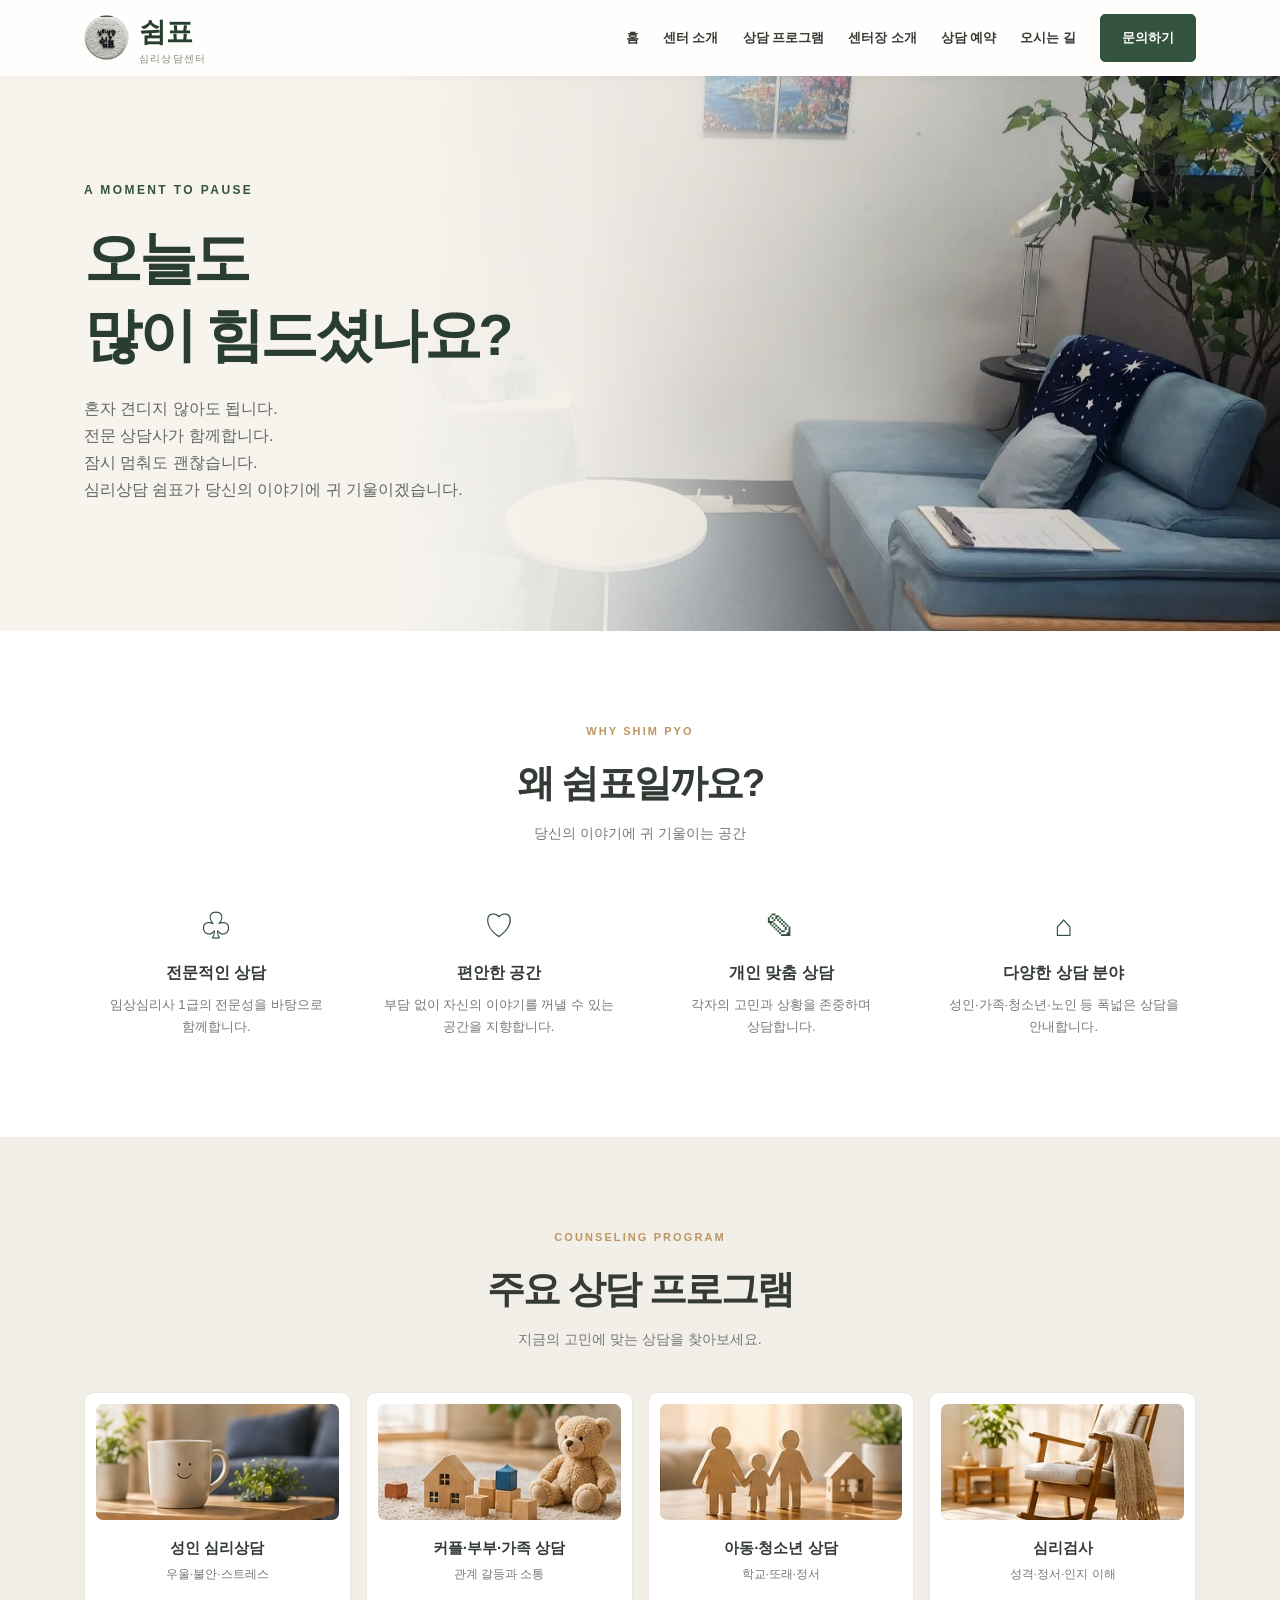
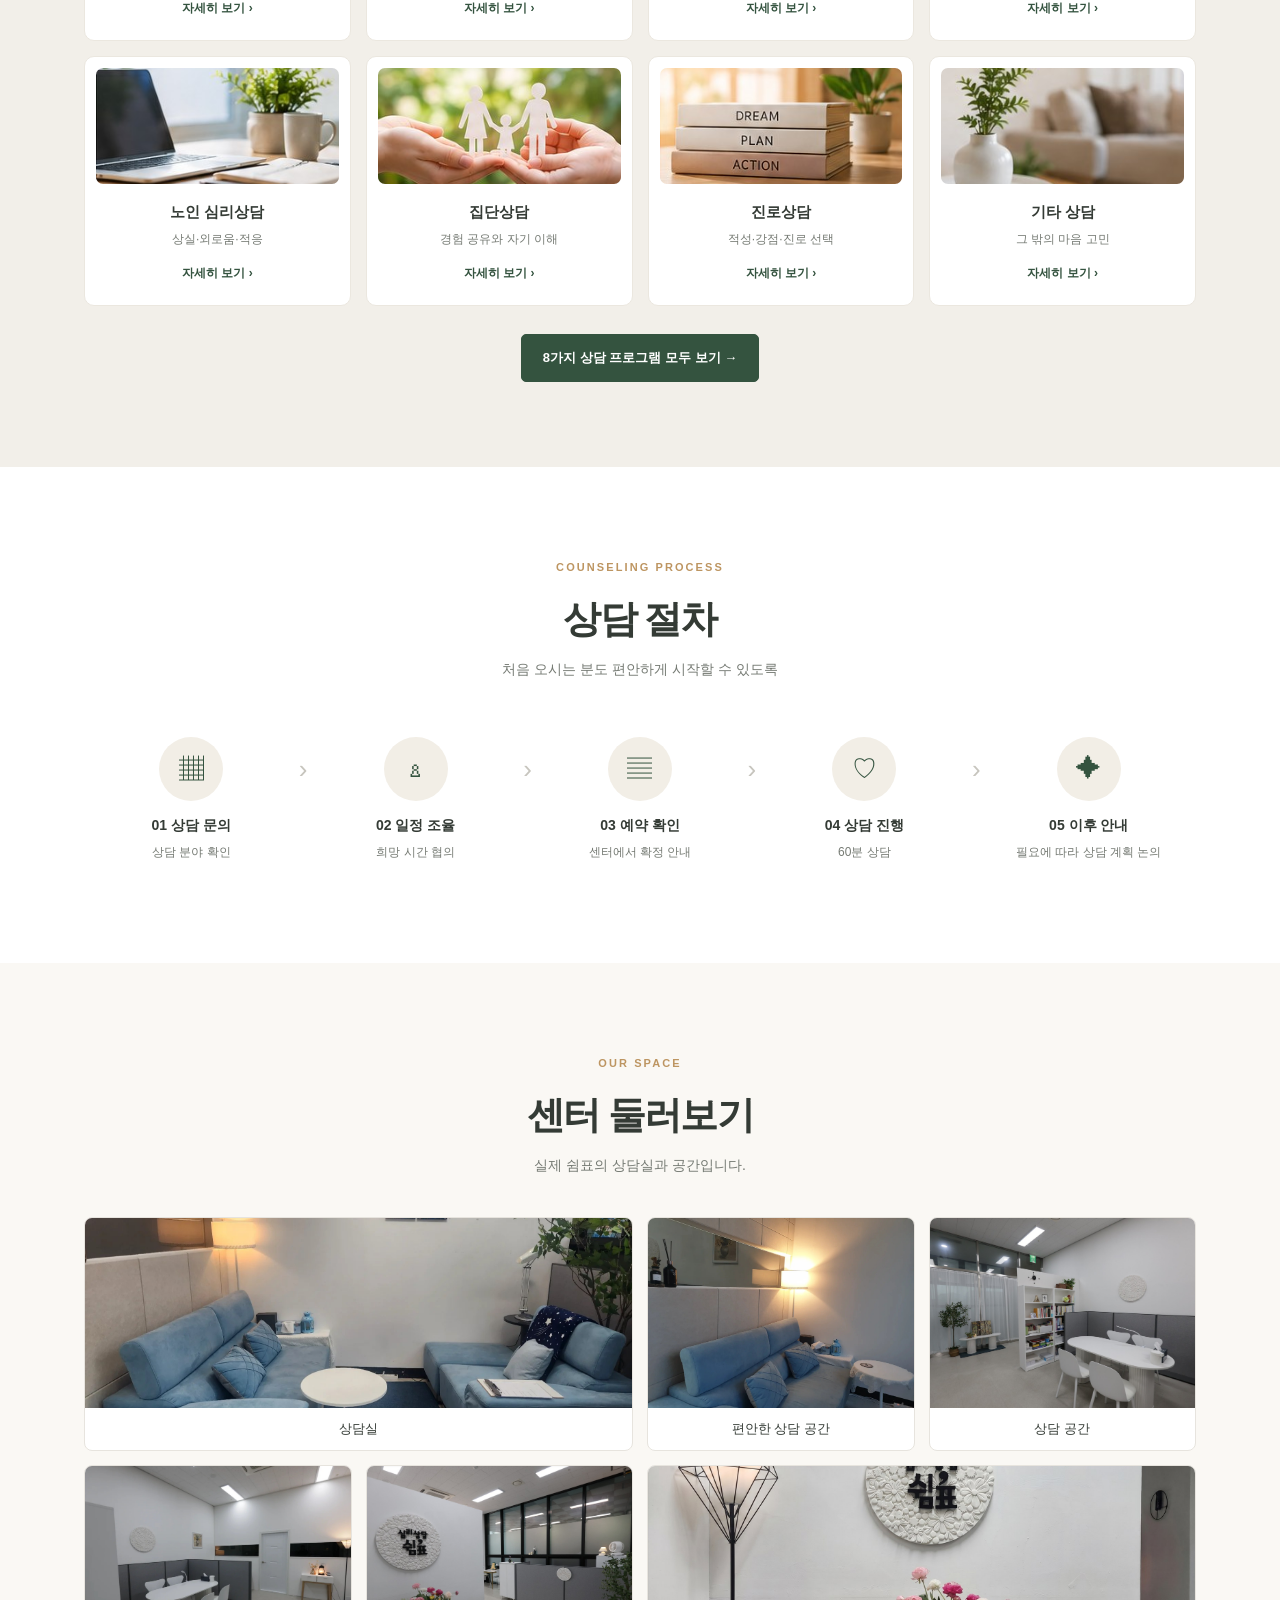
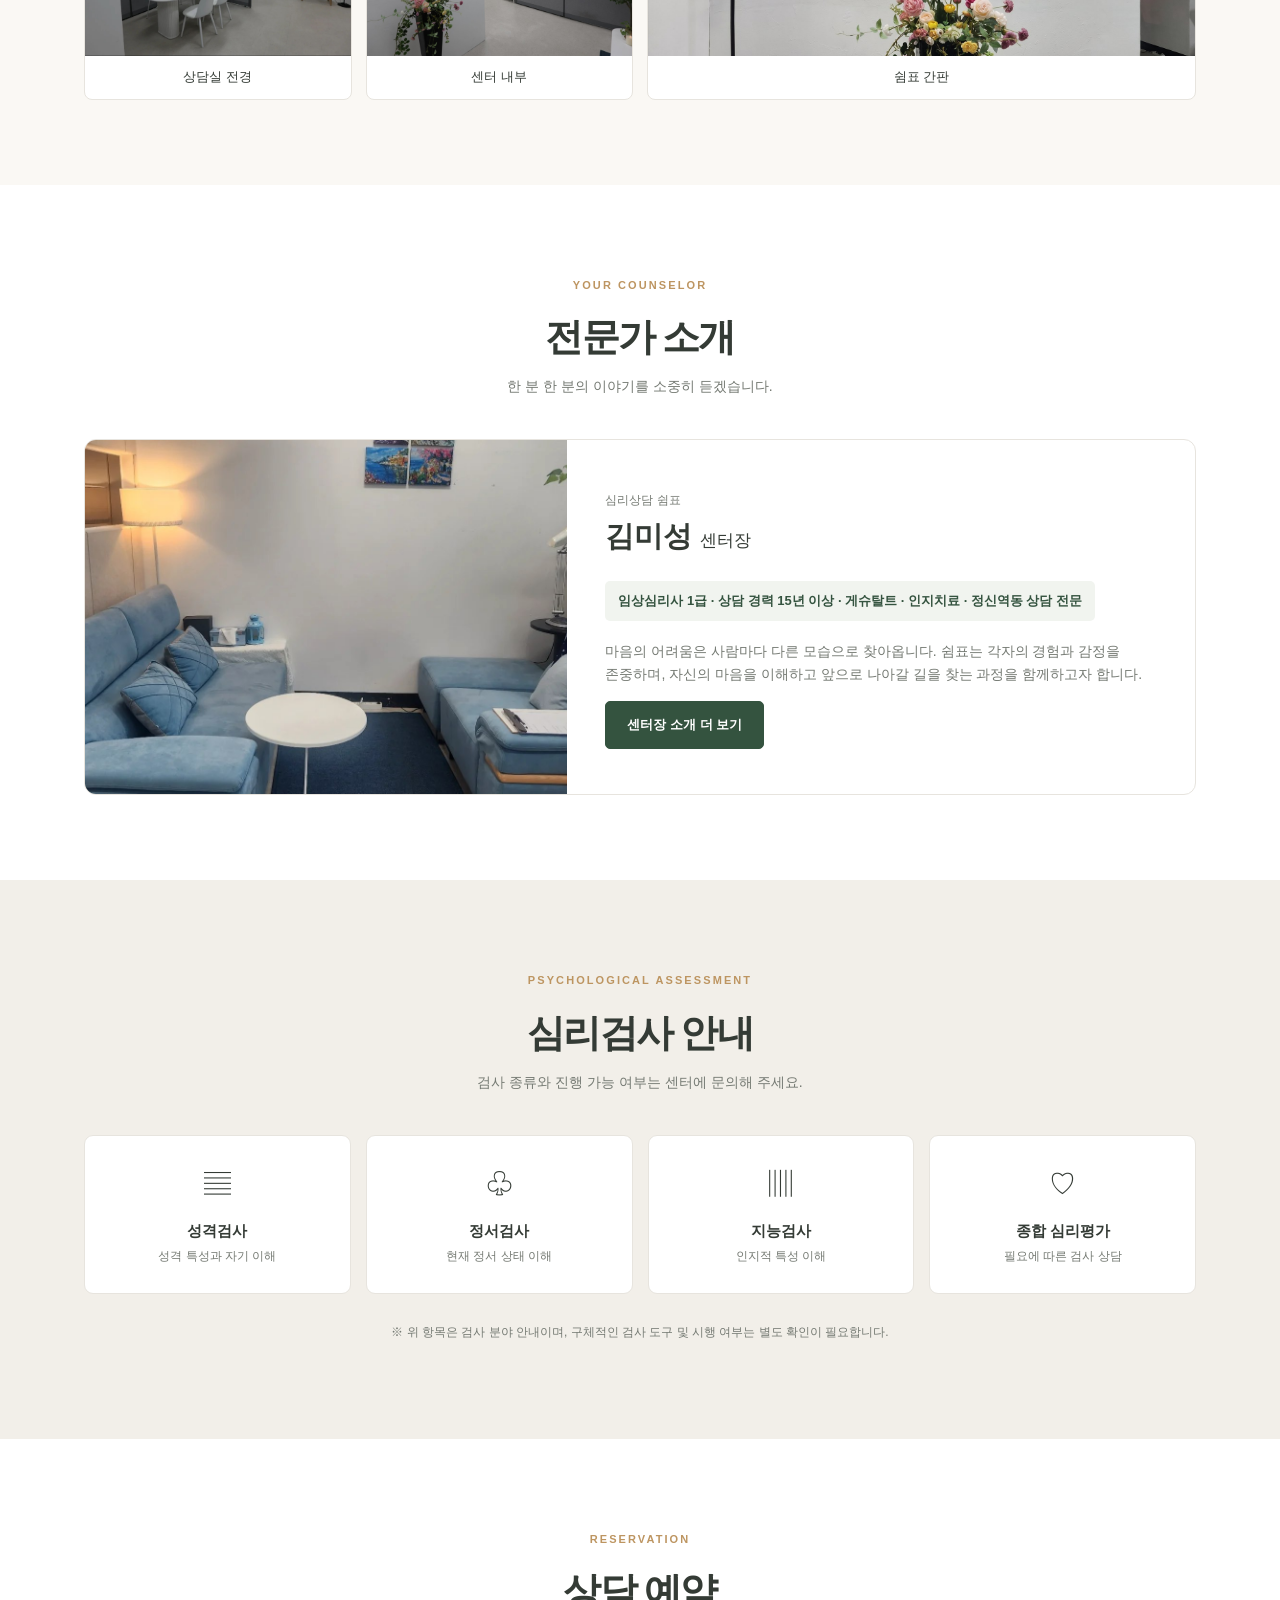
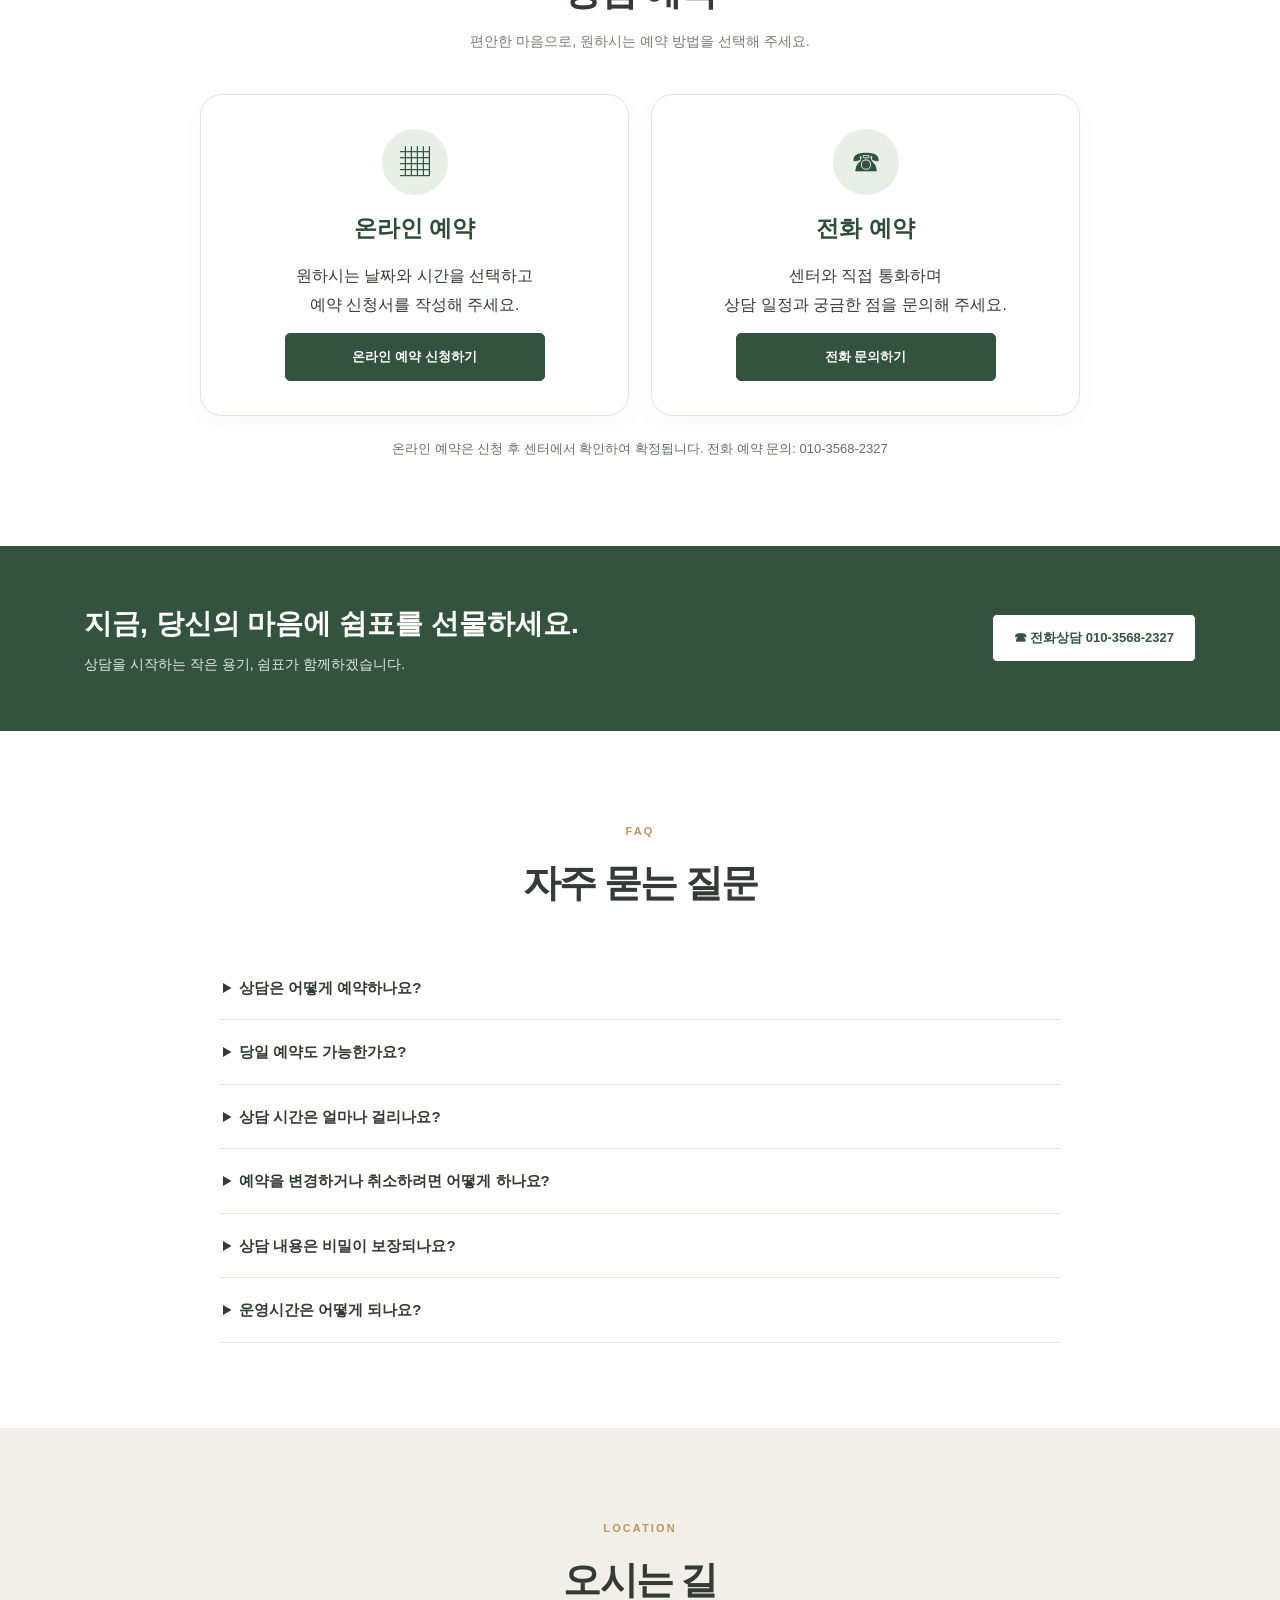
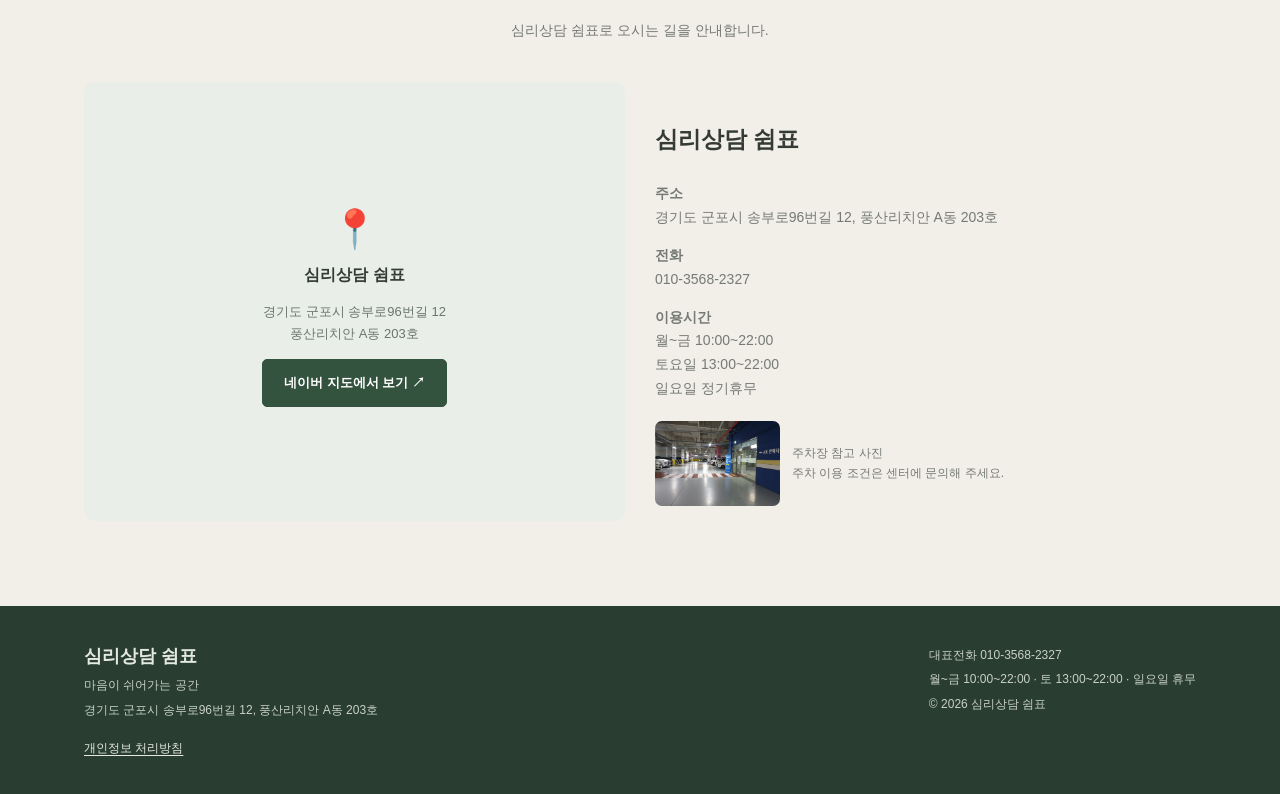
==== index.html @ 04f207fa "Add files via upload" ====
<!DOCTYPE html>
<html lang="ko"><head>
<!-- Google tag (gtag.js) -->
<script async src="https://www.googletagmanager.com/gtag/js?id=G-LWNWT0BSWW"></script>
<script>
  window.dataLayer = window.dataLayer || [];
  function gtag(){dataLayer.push(arguments);}
  gtag('js', new Date());
  gtag('config', 'G-LWNWT0BSWW');
</script>
<meta charset="utf-8"/><meta content="width=device-width,initial-scale=1" name="viewport"/><meta content="경기도 군포시 심리상담 쉼표. 김미성 센터장, 임상심리사 1급, 15년 이상 상담 경력. 상담 프로그램과 공간, 예약 안내." name="description"/><title>심리상담 쉼표 | 마음이 쉬어가는 공간</title><link href="style.css" rel="stylesheet"/><style>
.booking-choice-grid{display:grid;grid-template-columns:repeat(2,minmax(0,1fr));gap:22px;max-width:880px;margin:32px auto 0}.booking-choice{display:flex;flex-direction:column;align-items:center;text-align:center;gap:14px;background:#fff;border:1px solid #dfe6db;border-radius:22px;padding:34px 25px;box-shadow:0 8px 24px #41523a0b}.booking-choice-icon{display:grid;place-items:center;width:66px;height:66px;border-radius:50%;background:#e8f0e6;color:#34533f;font-size:30px}.booking-choice h3{margin:0;color:#304c3a;font-size:23px}.booking-choice p{margin:0;line-height:1.8;flex:1}.booking-choice .btn{width:100%;max-width:260px;text-align:center}.booking-choice-foot{text-align:center;color:#617064;font-size:13px;margin:22px 0 0}@media(max-width:650px){.booking-choice-grid{grid-template-columns:1fr;gap:14px}.booking-choice{padding:26px 20px}}
</style><style>
.contact-overlay[hidden]{display:none!important}.contact-overlay{position:fixed;inset:0;background:rgba(15,28,21,.62);z-index:9999;display:grid;place-items:center;padding:18px;overflow:auto}.contact-dialog{position:relative;width:min(100%,460px);max-height:calc(100dvh - 36px);overflow:auto;background:#fff;border-radius:19px;padding:28px 24px;box-shadow:0 18px 70px #0004;color:#253e30}.contact-dialog h2{margin:0 0 6px;font-size:23px}.contact-subtitle{font-size:13px;color:#657469;margin:0 0 23px}.contact-close{position:absolute;right:20px;top:17px;border:0;background:#f0f2ef;border-radius:9px;width:36px;height:36px;font-size:24px;cursor:pointer}.contact-dialog form{display:grid;gap:13px}.contact-dialog form>label:not(.contact-consent){display:grid;gap:7px;font-size:13px;font-weight:650}.contact-dialog input:not([type=checkbox]),.contact-dialog textarea{box-sizing:border-box;width:100%;padding:13px 14px;border:1px solid #d2dbd4;border-radius:10px;font:inherit;font-size:14px}.contact-dialog textarea{resize:vertical}.contact-consent{display:flex;align-items:flex-start;gap:8px;font-size:12px;line-height:1.55;color:#526659}.contact-consent input{margin-top:3px}.contact-submit{border:0;border-radius:11px;padding:14px;background:#31594c;color:white;font-size:16px;font-weight:700;cursor:pointer}.contact-submit:disabled{opacity:.65;cursor:wait}.contact-footer{text-align:center;font-size:12px;color:#68786c;margin:0}.contact-footer a{color:#31594c}.contact-honeypot{position:absolute!important;left:-9999px!important;width:1px!important;height:1px!important;opacity:0!important}#contactMessage{font-size:13px;margin:0;color:#365a42}
</style>
<style>
/* 모바일 전용 첫 화면 — PC 디자인과 공통 기능은 변경하지 않습니다. */
.mobile-hero-benefits,.mobile-hero-contact{display:none}
@media (max-width:700px){
  .nav-wrap .nav{height:76px}
  .nav-wrap .logo{font-size:27px;gap:12px}
  .nav-wrap .logo img{width:52px;height:52px}
  .nav-wrap .logo small{font-size:12px;letter-spacing:.04em}
  .nav-wrap .nav-links{top:76px}
  .nav-wrap .menu-btn{font-size:30px;line-height:1}
  .hero{position:relative;min-height:calc(100svh - 76px);min-height:max(790px,calc(100svh - 76px));align-items:flex-start;
    background-image:linear-gradient(180deg,rgba(248,244,237,.94) 0%,rgba(248,244,237,.76) 26%,rgba(248,244,237,.20) 56%,rgba(248,244,237,0) 80%),url('assets/space-5.jpg');
    background-size:cover;background-position:center bottom;padding-bottom:220px}
  .hero .wrap{padding:46px 25px 0;position:relative;z-index:1}
  .hero .eyebrow{display:flex;align-items:center;gap:12px;font-size:11px;letter-spacing:.3em;white-space:nowrap}
  .hero .eyebrow:after{content:"";width:45px;height:1px;background:#476653}
  .hero h1{font-size:clamp(39px,10.3vw,65px);line-height:1.24;letter-spacing:-.07em;margin:20px 0 23px}
  .hero p{margin:0 0 0 12px;max-width:340px;font-size:clamp(15px,3.65vw,19px);line-height:1.75;color:#38453e;text-shadow:0 1px 12px #fff8}
  .mobile-hero-benefits{display:grid;grid-template-columns:repeat(3,minmax(0,1fr));position:absolute;bottom:92px;left:14px;right:14px;z-index:2;background:rgba(255,255,255,.94);border-radius:20px;padding:18px 6px 16px;box-shadow:0 8px 35px #172d1d1b}
  .mobile-hero-benefits>div{text-align:center;padding:0 5px;min-width:0}
  .mobile-hero-benefits>div+div{border-left:1px solid #d5d8d2}
  .mobile-benefit-icon{display:grid;place-items:center;margin:0 auto 8px;width:49px;height:49px;border-radius:50%;background:#e9ebe4;color:#31533e}
  .mobile-benefit-icon svg{width:27px;height:27px;fill:none;stroke:currentColor;stroke-width:1.8;stroke-linecap:round;stroke-linejoin:round}
  .mobile-hero-benefits strong{display:block;color:#294b37;font-size:clamp(12px,3.4vw,16px);line-height:1.3}
  .mobile-hero-benefits small{display:block;color:#69736c;font-size:clamp(10px,2.7vw,13px);line-height:1.35;margin-top:4px}
  .mobile-hero-contact{display:flex;position:absolute;bottom:14px;left:14px;right:14px;z-index:3;align-items:center;justify-content:center;gap:13px;background:#31563f;color:#fff;border-radius:40px;min-height:64px;font-size:20px;font-weight:750;box-shadow:0 8px 18px #17291d2b}
  .mobile-hero-contact svg{width:23px;height:23px;fill:currentColor}
  .mobile-hero-contact .arrow{position:absolute;right:24px;font-size:27px;font-weight:400}
  .sticky-phone{display:none}
}
@media(max-width:360px){
  .hero{min-height:760px}
  .hero .wrap{padding-left:19px;padding-right:19px}
  .mobile-hero-benefits{left:9px;right:9px}
  .mobile-hero-contact{left:9px;right:9px}
}

/* 쉼표 모바일 메인 최적화 — PC 화면에는 적용되지 않음 */
@media (max-width:700px) {
  .nav-wrap .nav {height:70px}
  .nav-wrap .nav-links {top:70px;max-height:calc(100dvh - 70px);overflow-y:auto}
  .nav-wrap .logo {font-size:25px}
  .nav-wrap .logo img {width:47px;height:47px}
  .nav-wrap .menu-btn {min-width:44px;min-height:44px}
  .hero {
    min-height:0;
    height:clamp(640px,calc(100svh - 70px),790px);
    padding-bottom:0;
    overflow:hidden;
    background-image:linear-gradient(180deg,rgba(248,244,237,.95) 0%,rgba(248,244,237,.81) 24%,rgba(248,244,237,.13) 55%,rgba(248,244,237,0) 78%),url('assets/space-5.jpg');
    background-size:cover;
    background-position:center bottom;
  }
  .hero .wrap {padding:27px 22px 0}
  .hero .eyebrow {font-size:10px;letter-spacing:.23em}
  .hero h1 {font-size:clamp(35px,9.1vw,53px);line-height:1.19;margin:15px 0 16px}
  .hero p {margin-left:5px;max-width:340px;font-size:clamp(13px,3.4vw,16px);line-height:1.65}
  .mobile-hero-benefits {bottom:80px;left:12px;right:12px;padding:12px 4px 11px;border-radius:17px}
  .mobile-benefit-icon {width:39px;height:39px;margin-bottom:5px}
  .mobile-benefit-icon svg {width:23px;height:23px}
  .mobile-hero-benefits strong {font-size:clamp(11px,3.2vw,14px)}
  .mobile-hero-benefits small {font-size:clamp(9px,2.6vw,11px)}
  .mobile-hero-contact {bottom:12px;left:12px;right:12px;min-height:57px;font-size:17px}
  .mobile-hero-contact svg {width:20px;height:20px}
  .section {padding:49px 0}
  .head {margin-bottom:27px}
  .head h2 {font-size:clamp(25px,6.8vw,32px)}
  .contact-overlay {padding:10px}
  .contact-dialog {max-height:calc(100dvh - 20px);padding:24px 19px;border-radius:16px}
  .contact-dialog input:not([type=checkbox]),.contact-dialog textarea {font-size:16px}
}
@media (max-width:390px) {
  .hero {height:clamp(630px,calc(100svh - 70px),750px);min-height:0}
  .hero .wrap {padding:24px 18px 0}
  .hero h1 {font-size:clamp(34px,9vw,39px)}
  .hero p {font-size:13px;line-height:1.6}
  .mobile-hero-benefits,.mobile-hero-contact {left:9px;right:9px}
}
@media (max-width:700px) and (max-height:680px) {
  .hero {height:640px}
}

</style>
</head><body>
<header class="nav-wrap"><div class="wrap nav"><a class="logo" href="index.html"><img alt="쉼표 간판 로고" src="assets/shimpyo-sign.png"/><span>쉼표<small>심리상담센터</small></span></a><button aria-expanded="false" aria-label="메뉴 열기" class="menu-btn" id="menuBtn">☰</button><nav class="nav-links" id="navLinks"><a href="index.html">홈</a><a href="about.html">센터 소개</a><a href="programs.html">상담 프로그램</a><a href="counselor.html">센터장 소개</a><a href="booking.html">상담 예약</a><a href="location.html">오시는 길</a><a class="btn" href="#contact" id="contactOpen" aria-haspopup="dialog">문의하기</a></nav></div></header>
<main><section class="hero" id="home"><div class="wrap"><span class="eyebrow">A MOMENT TO PAUSE</span><h1>오늘도<br/>많이 힘드셨나요?</h1><p>혼자 견디지 않아도 됩니다.<br/>전문 상담사가 함께합니다.<br/>잠시 멈춰도 괜찮습니다.<br/>심리상담 쉼표가 당신의 이야기에 귀 기울이겠습니다.</p></div><div class="mobile-hero-benefits" aria-label="쉼표 상담 안내">
<div><span class="mobile-benefit-icon"><svg viewBox="0 0 24 24" aria-hidden="true"><path d="M20.8 4.6a5.5 5.5 0 0 0-7.8 0L12 5.7l-1.1-1.1a5.5 5.5 0 0 0-7.8 7.8L12 21l8.8-8.6a5.5 5.5 0 0 0 0-7.8Z"/></svg></span><strong>전문 상담사</strong><small>1:1 맞춤 상담</small></div>
<div><span class="mobile-benefit-icon"><svg viewBox="0 0 24 24" aria-hidden="true"><path d="M20 4C10 4 5 9 5 16c0 2 1 4 3 4 7 0 12-7 12-16Z"/><path d="M4 21c3-6 7-9 12-12"/></svg></span><strong>편안한 공간</strong><small>안전하고 따뜻한</small></div>
<div><span class="mobile-benefit-icon"><svg viewBox="0 0 24 24" aria-hidden="true"><circle cx="9" cy="8" r="3"/><path d="M2 20v-2a7 7 0 0 1 14 0v2M17 5a3 3 0 0 1 0 6m2 4a5 5 0 0 1 3 5"/></svg></span><strong>비밀보장</strong><small>안심하고 이야기하세요</small></div>
</div><a class="mobile-hero-contact" href="#contact" id="mobileContactOpen"><svg viewBox="0 0 24 24" aria-hidden="true"><path d="M6.6 2.4 10 6.2 8.2 9c1.4 3 3.6 5.2 6.6 6.6l2.8-1.8 3.8 3.4-1.5 4.2c-.3.8-1.2 1.2-2.1 1C9.5 20.7 3.3 14.5 1.6 6.2c-.2-.9.2-1.8 1-2.1l4-1.7Z"/></svg>상담 문의하기<span class="arrow" aria-hidden="true">→</span></a></section>
<section class="section white" id="about"><div class="wrap"><div class="head"><span class="eyebrow">WHY SHIM PYO</span><h2>왜 쉼표일까요?</h2><p>당신의 이야기에 귀 기울이는 공간</p></div><div class="reasons"><article class="reason"><span class="ico">♧</span><h3>전문적인 상담</h3><p>임상심리사 1급의 전문성을 바탕으로 함께합니다.</p></article><article class="reason"><span class="ico">♡</span><h3>편안한 공간</h3><p>부담 없이 자신의 이야기를 꺼낼 수 있는 공간을 지향합니다.</p></article><article class="reason"><span class="ico">✎</span><h3>개인 맞춤 상담</h3><p>각자의 고민과 상황을 존중하며 상담합니다.</p></article><article class="reason"><span class="ico">⌂</span><h3>다양한 상담 분야</h3><p>성인·가족·청소년·노인 등 폭넓은 상담을 안내합니다.</p></article></div></div></section>
<section class="section alt" id="programs"><div class="wrap"><div class="head"><span class="eyebrow">COUNSELING PROGRAM</span><h2>주요 상담 프로그램</h2><p>지금의 고민에 맞는 상담을 찾아보세요.</p></div><div class="programs"><article class="program"><img class="home-program-photo" src="assets/program-photo-01.jpg" alt="성인 심리상담 안내 이미지" loading="lazy"/><h3>성인 심리상담</h3><p>우울·불안·스트레스</p><a aria-label="성인 심리상담 상세 보기" href="programs.html" style="display:inline-block;margin-top:10px;color:#34533f;font-size:12px;font-weight:700">자세히 보기 ›</a></article><article class="program"><img class="home-program-photo" src="assets/program-photo-02.jpg" alt="커플·부부·가족 상담 안내 이미지" loading="lazy"/><h3>커플·부부·가족 상담</h3><p>관계 갈등과 소통</p><a aria-label="커플·부부·가족 상담 상세 보기" href="programs.html" style="display:inline-block;margin-top:10px;color:#34533f;font-size:12px;font-weight:700">자세히 보기 ›</a></article><article class="program"><img class="home-program-photo" src="assets/program-photo-03.jpg" alt="아동·청소년 상담 안내 이미지" loading="lazy"/><h3>아동·청소년 상담</h3><p>학교·또래·정서</p><a aria-label="아동·청소년 상담 상세 보기" href="programs.html" style="display:inline-block;margin-top:10px;color:#34533f;font-size:12px;font-weight:700">자세히 보기 ›</a></article><article class="program"><img class="home-program-photo" src="assets/program-photo-04.jpg" alt="심리검사 안내 이미지" loading="lazy"/><h3>심리검사</h3><p>성격·정서·인지 이해</p><a aria-label="심리검사 상세 보기" href="programs.html" style="display:inline-block;margin-top:10px;color:#34533f;font-size:12px;font-weight:700">자세히 보기 ›</a></article><article class="program"><img class="home-program-photo" src="assets/program-photo-05.jpg" alt="노인 심리상담 안내 이미지" loading="lazy"/><h3>노인 심리상담</h3><p>상실·외로움·적응</p><a aria-label="노인 심리상담 상세 보기" href="programs.html" style="display:inline-block;margin-top:10px;color:#34533f;font-size:12px;font-weight:700">자세히 보기 ›</a></article><article class="program"><img class="home-program-photo" src="assets/program-photo-06.jpg" alt="집단상담 안내 이미지" loading="lazy"/><h3>집단상담</h3><p>경험 공유와 자기 이해</p><a aria-label="집단상담 상세 보기" href="programs.html" style="display:inline-block;margin-top:10px;color:#34533f;font-size:12px;font-weight:700">자세히 보기 ›</a></article><article class="program"><img class="home-program-photo" src="assets/program-photo-07.jpg" alt="진로상담 안내 이미지" loading="lazy"/><h3>진로상담</h3><p>적성·강점·진로 선택</p><a aria-label="진로상담 상세 보기" href="programs.html" style="display:inline-block;margin-top:10px;color:#34533f;font-size:12px;font-weight:700">자세히 보기 ›</a></article><article class="program"><img class="home-program-photo" src="assets/program-photo-08.jpg" alt="기타 상담 안내 이미지" loading="lazy"/><h3>기타 상담</h3><p>그 밖의 마음 고민</p><a aria-label="기타 상담 상세 보기" href="programs.html" style="display:inline-block;margin-top:10px;color:#34533f;font-size:12px;font-weight:700">자세히 보기 ›</a></article></div><div class="centered"><a class="btn" href="programs.html">8가지 상담 프로그램 모두 보기 →</a></div></div></section>
<section class="section white"><div class="wrap"><div class="head"><span class="eyebrow">COUNSELING PROCESS</span><h2>상담 절차</h2><p>처음 오시는 분도 편안하게 시작할 수 있도록</p></div><div class="steps"><div class="step"><div class="circle">▦</div><h3>01 상담 문의</h3><p>상담 분야 확인</p></div><div class="step"><div class="circle">♙</div><h3>02 일정 조율</h3><p>희망 시간 협의</p></div><div class="step"><div class="circle">▤</div><h3>03 예약 확인</h3><p>센터에서 확정 안내</p></div><div class="step"><div class="circle">♡</div><h3>04 상담 진행</h3><p>60분 상담</p></div><div class="step"><div class="circle">✦</div><h3>05 이후 안내</h3><p>필요에 따라 상담 계획 논의</p></div></div></div></section>
<section class="section" id="space"><div class="wrap"><div class="head"><span class="eyebrow">OUR SPACE</span><h2>센터 둘러보기</h2><p>실제 쉼표의 상담실과 공간입니다.</p></div><div class="gallery"><figure><img alt="파란 소파가 있는 상담실" loading="lazy" src="assets/space-5.jpg"/><figcaption>상담실</figcaption></figure><figure><img alt="따뜻한 조명의 상담실" loading="lazy" src="assets/space-6.jpg"/><figcaption>편안한 상담 공간</figcaption></figure><figure><img alt="흰 테이블이 있는 상담 공간" loading="lazy" src="assets/space-2.jpg"/><figcaption>상담 공간</figcaption></figure><figure><img alt="상담실 전체 전경" loading="lazy" src="assets/space-7.jpg"/><figcaption>상담실 전경</figcaption></figure><figure><img alt="쉼표 간판과 안내 공간" loading="lazy" src="assets/space-4.jpg"/><figcaption>센터 내부</figcaption></figure><figure><img alt="꽃 장식이 있는 쉼표 간판" loading="lazy" src="assets/space-1.jpg"/><figcaption>쉼표 간판</figcaption></figure></div></div></section>
<section class="section white" id="counselor"><div class="wrap"><div class="head"><span class="eyebrow">YOUR COUNSELOR</span><h2>전문가 소개</h2><p>한 분 한 분의 이야기를 소중히 듣겠습니다.</p></div><div class="profile"><div class="profile-photo"><img alt="쉼표 실제 상담실 사진" src="assets/space-5.jpg"/></div><div class="profile-copy"><span class="tiny">심리상담 쉼표</span><h3>김미성 <span style="font-size:17px;font-weight:400">센터장</span></h3><div class="credentials"><span class="credential">임상심리사 1급 · 상담 경력 15년 이상 · 게슈탈트 · 인지치료 · 정신역동 상담 전문</span></div><p>마음의 어려움은 사람마다 다른 모습으로 찾아옵니다. 쉼표는 각자의 경험과 감정을 존중하며, 자신의 마음을 이해하고 앞으로 나아갈 길을 찾는 과정을 함께하고자 합니다.</p><a class="btn" href="counselor.html">센터장 소개 더 보기</a></div></div></div></section>
<section class="section alt" id="tests"><div class="wrap"><div class="head"><span class="eyebrow">PSYCHOLOGICAL ASSESSMENT</span><h2>심리검사 안내</h2><p>검사 종류와 진행 가능 여부는 센터에 문의해 주세요.</p></div><div class="tests"><div class="test"><div class="symbol">▤</div><h3>성격검사</h3><p>성격 특성과 자기 이해</p></div><div class="test"><div class="symbol">♧</div><h3>정서검사</h3><p>현재 정서 상태 이해</p></div><div class="test"><div class="symbol">▥</div><h3>지능검사</h3><p>인지적 특성 이해</p></div><div class="test"><div class="symbol">♡</div><h3>종합 심리평가</h3><p>필요에 따른 검사 상담</p></div></div><p class="tiny centered">※ 위 항목은 검사 분야 안내이며, 구체적인 검사 도구 및 시행 여부는 별도 확인이 필요합니다.</p></div></section>
<section class="section white" id="booking"><div class="wrap"><div class="head"><span class="eyebrow">RESERVATION</span><h2>상담 예약</h2><p>편안한 마음으로, 원하시는 예약 방법을 선택해 주세요.</p></div><div class="booking-choice-grid"><article class="booking-choice"><span class="booking-choice-icon" aria-hidden="true">▦</span><h3>온라인 예약</h3><p>원하시는 날짜와 시간을 선택하고<br/>예약 신청서를 작성해 주세요.</p><a class="btn" href="booking.html#bookingCalendar">온라인 예약 신청하기</a></article><article class="booking-choice"><span class="booking-choice-icon" aria-hidden="true">☎</span><h3>전화 예약</h3><p>센터와 직접 통화하며<br/>상담 일정과 궁금한 점을 문의해 주세요.</p><a class="btn" href="tel:01035682327">전화 문의하기</a></article></div><p class="booking-choice-foot">온라인 예약은 신청 후 센터에서 확인하여 확정됩니다. 전화 예약 문의: 010-3568-2327</p></div></section>
<section class="info-strip"><div class="wrap"><div><h2>지금, 당신의 마음에 쉼표를 선물하세요.</h2><p>상담을 시작하는 작은 용기, 쉼표가 함께하겠습니다.</p></div><a class="btn light" href="tel:01035682327">☎ 전화상담 010-3568-2327</a></div></section>
<section class="section white" id="faq"><div class="wrap"><div class="head"><span class="eyebrow">FAQ</span><h2>자주 묻는 질문</h2></div><div class="faq"><details><summary>상담은 어떻게 예약하나요?</summary><p>상담 예약 페이지에서 프로그램과 희망 날짜·시간을 선택한 뒤 이름과 연락처를 입력해 신청하실 수 있습니다. 센터에서 확인하고 승인한 후 예약이 확정됩니다.</p></details><details><summary>당일 예약도 가능한가요?</summary><p>온라인 예약은 당일 신청이 제한되며 다음 날부터 신청하실 수 있습니다. 일정 문의는 센터로 전화해 주세요.</p></details><details><summary>상담 시간은 얼마나 걸리나요?</summary><p>기본 상담은 60분 단위로 안내합니다. 심리검사·집단상담 등은 진행 방식과 소요 시간이 다를 수 있으니 사전에 문의해 주세요.</p></details><details><summary>예약을 변경하거나 취소하려면 어떻게 하나요?</summary><p>대표전화 010-3568-2327로 연락해 주세요. 변경 가능 여부는 상담 일정에 따라 확인해 드립니다.</p></details><details><summary>상담 내용은 비밀이 보장되나요?</summary><p>상담 내용과 개인정보는 비밀보장을 원칙으로 관리합니다. 다만 법령에 따른 의무 또는 긴급한 안전상 사유 등 예외가 있을 수 있습니다.</p></details><details><summary>운영시간은 어떻게 되나요?</summary><p>월~금 10:00~22:00, 토요일 13:00~22:00이며 일요일은 휴무입니다.</p></details></div></div></section>
<section class="section alt" id="location"><div class="wrap"><div class="head"><span class="eyebrow">LOCATION</span><h2>오시는 길</h2><p>심리상담 쉼표로 오시는 길을 안내합니다.</p></div><div class="location"><div class="map-placeholder"><div><div class="pin">📍</div><strong>심리상담 쉼표</strong><p>경기도 군포시 송부로96번길 12<br/>풍산리치안 A동 203호</p><a class="btn" href="https://map.naver.com/p/search/%EA%B2%BD%EA%B8%B0%EB%8F%84%20%EA%B5%B0%ED%8F%AC%EC%8B%9C%20%EC%86%A1%EB%B6%80%EB%A1%9C96%EB%B2%88%EA%B8%B8%2012" rel="noopener noreferrer" target="_blank">네이버 지도에서 보기 ↗</a></div></div><div class="address"><h3>심리상담 쉼표</h3><p><strong>주소</strong><br/>경기도 군포시 송부로96번길 12, 풍산리치안 A동 203호</p><p><strong>전화</strong><br/><a href="tel:01035682327">010-3568-2327</a></p><p><strong>이용시간</strong><br/>월~금 10:00~22:00<br/>토요일 13:00~22:00<br/>일요일 정기휴무</p><div class="parking"><img alt="지하주차장 사진" loading="lazy" src="assets/space-3.jpg"/><span>주차장 참고 사진<br/>주차 이용 조건은 센터에 문의해 주세요.</span></div></div></div></div></section></main>
<footer><div class="wrap footer-flex"><div><strong style="font-size:18px">심리상담 쉼표</strong><p>마음이 쉬어가는 공간</p><p>경기도 군포시 송부로96번길 12, 풍산리치안 A동 203호</p></div><div><p>대표전화 010-3568-2327</p><p>월~금 10:00~22:00 · 토 13:00~22:00 · 일요일 휴무</p><p>© <span data-year="" id="year"></span> 심리상담 쉼표</p></div></div><div class="wrap" style="margin-top:14px"><a href="privacy.html" style="text-decoration:underline;text-underline-offset:3px">개인정보 처리방침</a></div></footer><a class="sticky-phone" href="tel:01035682327">☎ 상담 문의</a>
<script>document.querySelectorAll('[data-year]').forEach(x=>x.textContent=new Date().getFullYear());const menuBtn=document.getElementById('menuBtn'),nav=document.getElementById('navLinks');if(menuBtn&&nav){menuBtn.addEventListener('click',()=>{const open=nav.classList.toggle('open');menuBtn.setAttribute('aria-expanded',String(open))});nav.querySelectorAll('a').forEach(a=>a.addEventListener('click',()=>{nav.classList.remove('open');menuBtn.setAttribute('aria-expanded','false')}))}
</script><div id="contactOverlay" class="contact-overlay" hidden><section class="contact-dialog" role="dialog" aria-modal="true" aria-labelledby="contactTitle"><button type="button" id="contactClose" class="contact-close" aria-label="문의 창 닫기">×</button><h2 id="contactTitle">문의하기</h2><p class="contact-subtitle">심리상담 쉼표에 남길 문의를 작성해 주세요.</p><form id="contactForm"><label>이름<input name="name" maxlength="50" placeholder="성함을 입력해 주세요" autocomplete="name" required></label><label>연락처<input name="phone" type="tel" inputmode="numeric" maxlength="13" placeholder="010-0000-0000" autocomplete="tel" required></label><label>문의 내용<textarea name="message" minlength="2" maxlength="2000" rows="5" placeholder="문의하실 내용을 적어 주세요" required></textarea></label><label class="contact-consent"><input type="checkbox" name="consent" required> <span>문의 응대를 위한 이름·연락처·문의 내용 수집 및 이용에 동의합니다. (문의 응대 목적으로만 사용하며, 삭제 요청은 센터에 문의해 주세요.) <a href="privacy.html" target="_blank" rel="noopener noreferrer" style="text-decoration:underline">개인정보 처리방침 보기</a></span></label><input type="text" name="website" tabindex="-1" autocomplete="off" class="contact-honeypot" aria-hidden="true"><button type="submit" id="contactSubmit" class="contact-submit">문의 보내기</button><p id="contactMessage" role="status" aria-live="polite"></p><p class="contact-footer">또는 전화 <a href="tel:01035682327">010-3568-2327</a></p></form></section></div><script>
(()=>{const overlay=document.getElementById('contactOverlay'),open=document.getElementById('contactOpen'),close=document.getElementById('contactClose'),form=document.getElementById('contactForm'),msg=document.getElementById('contactMessage'),submit=document.getElementById('contactSubmit');let previous=null;function hide(){overlay.hidden=true;document.body.style.overflow='';if(previous)previous.focus()}function show(e){if(e)e.preventDefault();previous=document.activeElement;overlay.hidden=false;document.body.style.overflow='hidden';form.elements.name.focus()}open.addEventListener('click',show);document.getElementById('mobileContactOpen')?.addEventListener('click',show);close.addEventListener('click',hide);overlay.addEventListener('click',e=>{if(e.target===overlay)hide()});document.addEventListener('keydown',e=>{if(overlay.hidden)return;if(e.key==='Escape')hide();if(e.key==='Tab'){const focusables=[...overlay.querySelectorAll('button:not(:disabled),input:not([tabindex="-1"]),textarea,a[href]')].filter(x=>x.getClientRects().length);const first=focusables[0],last=focusables[focusables.length-1];if(e.shiftKey&&document.activeElement===first){e.preventDefault();last.focus()}else if(!e.shiftKey&&document.activeElement===last){e.preventDefault();first.focus()}}});const phoneInput=form.elements.phone;
function formatPhone(value){const d=value.replace(/\D/g,'').slice(0,11);if(d.startsWith('02')){if(d.length<=2)return d;if(d.length<=5)return d.slice(0,2)+'-'+d.slice(2);if(d.length<=9)return d.slice(0,2)+'-'+d.slice(2,d.length-4)+'-'+d.slice(-4);return d.slice(0,2)+'-'+d.slice(2,d.length-4)+'-'+d.slice(-4)}if(d.length<=3)return d;if(d.length<=7)return d.slice(0,3)+'-'+d.slice(3);return d.slice(0,3)+'-'+d.slice(3,d.length-4)+'-'+d.slice(-4)}
phoneInput.addEventListener('input',()=>{const before=phoneInput.value;const caret=phoneInput.selectionStart??before.length;const digitCount=before.slice(0,caret).replace(/\D/g,'').length;const after=formatPhone(before);phoneInput.value=after;if(document.activeElement===phoneInput){let pos=0,seen=0;while(pos<after.length&&seen<digitCount){if(/\d/.test(after[pos]))seen++;pos++}phoneInput.setSelectionRange(pos,pos)}});
phoneInput.addEventListener('blur',()=>{phoneInput.value=formatPhone(phoneInput.value)});
form.addEventListener('submit',async e=>{e.preventDefault();if(!form.reportValidity())return;submit.disabled=true;msg.textContent='문의를 접수하는 중입니다.';const data={name:form.elements.name.value.trim(),phone:form.elements.phone.value.trim(),message:form.elements.message.value.trim(),consent:form.elements.consent.checked,website:form.elements.website.value};try{const r=await fetch('/api/contact',{method:'POST',headers:{'Content-Type':'application/json'},body:JSON.stringify(data)});const result=await r.json().catch(()=>({}));if(!r.ok)throw Error(result.error||'문의 접수에 실패했습니다.');msg.textContent='문의가 접수되었습니다. 확인 후 연락드리겠습니다.';form.reset()}catch(err){msg.textContent=err.message||'잠시 후 다시 시도해 주세요.'}finally{submit.disabled=false}})})();
</script></body></html>
---- style.css ----
:root{--green:#34533f;--deep:#263d31;--cream:#faf8f4;--beige:#f2eee7;--line:#e7e4de;--ink:#343b35;--muted:#757a73;--gold:#bd9561}*{box-sizing:border-box}html{scroll-behavior:smooth}body{margin:0;font-family:'Pretendard','Apple SD Gothic Neo','Malgun Gothic',sans-serif;background:var(--cream);color:var(--ink);line-height:1.7;word-break:keep-all}a{text-decoration:none;color:inherit}button,input,select{font:inherit}button{cursor:pointer}.wrap{max-width:1160px;margin:auto;padding:0 24px}.nav-wrap{position:sticky;top:0;z-index:50;background:#fffefcf2;backdrop-filter:blur(16px);box-shadow:0 1px 8px #17291d0d}.nav{height:76px;display:flex;align-items:center;justify-content:space-between;gap:20px}.logo{display:flex;align-items:center;gap:10px;font-family:Georgia,'Batang',serif;font-size:27px;color:var(--deep);font-weight:700}.logo img{height:45px;width:45px;object-fit:contain}.logo small{font:10px Arial,sans-serif;letter-spacing:.12em;color:#83877d;display:block;margin-top:-4px}.nav-links{display:flex;align-items:center;gap:24px;font-size:13px;font-weight:600}.nav-links a:hover{color:var(--green)}.btn{display:inline-flex;align-items:center;justify-content:center;border:1px solid var(--green);background:var(--green);color:white;padding:12px 21px;border-radius:5px;font-size:13px;font-weight:700;transition:.2s}.btn:hover{background:#233a2d}.btn.light{background:white;color:var(--green)}.btn.gold{background:#eac47d;border-color:#eac47d;color:#3d392e}.menu-btn{display:none;background:none;border:0;font-size:25px;color:var(--green)}.hero{min-height:555px;background:linear-gradient(90deg,#f7f4ee 0%,#f7f4ee 36%,#f7f4eead 52%,#f7f4ee05 76%),url('assets/space-5.jpg') center right/cover no-repeat;display:flex;align-items:center}.hero .wrap{width:100%}.hero .eyebrow{color:var(--green);font-size:12px;letter-spacing:.2em;font-weight:800}.hero h1{font-family:'Pretendard','Apple SD Gothic Neo','Malgun Gothic',sans-serif;font-weight:750;font-size:clamp(36px,4.5vw,62px);line-height:1.34;letter-spacing:-.06em;margin:17px 0 21px;color:#293d30}.hero p{max-width:430px;font-size:16px;color:#626960;margin-bottom:28px}.hero-actions{display:flex;flex-wrap:wrap;gap:10px}.section{padding:85px 0}.section.alt{background:#f2efe9}.section.white{background:white}.head{text-align:center;margin-bottom:40px}.head .eyebrow{font-size:11px;font-weight:800;letter-spacing:.19em;color:var(--gold)}.head h2{font-size:clamp(27px,3vw,38px);letter-spacing:-.05em;margin:8px 0 6px}.head p{font-size:14px;color:var(--muted);margin:0}.reasons{display:grid;grid-template-columns:repeat(4,1fr);gap:18px}.reason{text-align:center;padding:14px}.reason .ico{font-size:30px;color:var(--green);display:block;margin-bottom:8px}.reason h3{font-size:16px;margin:8px 0}.reason p{font-size:13px;color:var(--muted);margin:0}.programs{display:grid;grid-template-columns:repeat(4,1fr);gap:15px}.program{background:white;border:1px solid #ebe7df;border-radius:10px;padding:24px 16px;text-align:center;transition:.2s}.program:hover{transform:translateY(-3px);box-shadow:0 10px 24px #293c2a12}.program .symbol{display:grid;place-items:center;width:55px;height:55px;border-radius:50%;margin:0 auto 12px;background:#f6f1e9;color:#b18a5d;font-size:25px}.program h3{font-size:16px;margin:4px 0}.program p{font-size:12px;color:var(--muted);margin:0}.centered{text-align:center;margin-top:28px}.steps{display:grid;grid-template-columns:repeat(5,1fr);gap:10px}.step{text-align:center;padding:15px 5px;position:relative}.step .circle{display:grid;place-items:center;width:64px;height:64px;margin:0 auto 13px;border-radius:50%;background:#f2eee6;color:var(--green);font-size:25px}.step h3{font-size:14px;margin:0 0 5px}.step p{font-size:12px;color:var(--muted);margin:0}.step:not(:last-child):after{content:'›';position:absolute;right:-9px;top:25px;font-size:26px;color:#c7c5be}.gallery{display:grid;grid-template-columns:repeat(4,1fr);gap:14px}.gallery figure{margin:0;background:white;border-radius:8px;overflow:hidden;border:1px solid var(--line)}.gallery img{width:100%;height:190px;object-fit:cover;display:block}.gallery figcaption{text-align:center;padding:10px;font-size:13px}.gallery figure:first-child{grid-column:span 2}.gallery figure:first-child img{height:190px}.gallery figure:last-child{grid-column:span 2}.gallery figure:last-child img{height:190px}.profile{display:grid;grid-template-columns:.9fr 1.1fr;gap:38px;background:white;border:1px solid var(--line);border-radius:12px;overflow:hidden;align-items:stretch}.profile-photo{background:#e9e5dc;min-height:340px;position:relative}.profile-photo img{width:100%;height:100%;object-fit:cover;position:absolute;inset:0}.profile-copy{padding:45px 38px 45px 0}.profile-copy h3{font-size:29px;margin:0 0 7px}.profile-copy p{color:var(--muted);font-size:14px}.credentials{display:flex;flex-wrap:wrap;gap:10px;margin:19px 0}.credential{background:#f1f4ef;color:var(--green);padding:9px 13px;border-radius:5px;font-size:13px;font-weight:700}.tests{display:grid;grid-template-columns:repeat(4,1fr);gap:15px}.test{background:#fff;border:1px solid var(--line);border-radius:9px;text-align:center;padding:26px 10px}.test .symbol{font-size:27px}.test h3{font-size:15px;margin:10px 0 3px}.test p{font-size:12px;color:var(--muted);margin:0}.reservation{display:grid;grid-template-columns:1fr 1fr;gap:30px;background:white;border:1px solid var(--line);border-radius:12px;padding:30px}.reservation h3{margin:0 0 12px;font-size:19px}.month{display:flex;justify-content:space-between;align-items:center;margin-bottom:12px}.month button{border:1px solid var(--line);background:#fff;border-radius:5px;padding:4px 10px}.calendar{display:grid;grid-template-columns:repeat(7,1fr);gap:4px}.calendar span,.calendar button{text-align:center;padding:9px 0;font-size:12px}.calendar .weekday{font-weight:700;color:var(--muted)}.calendar button{background:#f8f7f3;border:0;border-radius:5px}.calendar button:disabled{opacity:.3;cursor:not-allowed}.calendar button.selected,.time-grid button.selected{background:var(--green);color:white}.time-grid{display:grid;grid-template-columns:repeat(3,1fr);gap:8px;margin:13px 0}.time-grid button{background:#f7f7f3;border:1px solid var(--line);border-radius:5px;padding:9px;font-size:12px}.booking-note{background:#f6f5f1;border-radius:7px;padding:13px;font-size:12px;color:#666c65;margin:13px 0}.booking-note strong{color:var(--green)}.info-strip{background:var(--green);color:white;padding:54px 0}.info-strip .wrap{display:flex;align-items:center;justify-content:space-between;gap:20px}.info-strip h2{font-size:28px;margin:0 0 6px}.info-strip p{margin:0;color:#e2e8e1;font-size:14px}.faq{max-width:840px;margin:auto}.faq details{border-bottom:1px solid var(--line);padding:19px 3px}.faq summary{font-size:15px;font-weight:700;cursor:pointer}.faq details p{font-size:14px;color:var(--muted)}.location{display:grid;grid-template-columns:1fr 1fr;gap:30px;align-items:stretch}.map-placeholder{background:#e9eee8;border-radius:10px;min-height:300px;display:grid;place-items:center;text-align:center;padding:25px}.map-placeholder .pin{font-size:38px}.map-placeholder p{font-size:13px;color:#69756c}.address{padding:15px 0}.address h3{font-size:23px}.address p{font-size:14px;color:var(--muted)}.parking{display:flex;align-items:center;gap:12px;margin-top:20px}.parking img{width:125px;height:85px;object-fit:cover;border-radius:7px}.parking span{font-size:12px;color:var(--muted)}footer{background:#293d30;color:#e5e9e4;padding:35px 0;font-size:12px}footer p{color:#c9d1c9;margin:4px 0}.footer-flex{display:flex;justify-content:space-between;gap:25px;flex-wrap:wrap}.sticky-phone{display:none}.tiny{font-size:12px;color:var(--muted)}@media(max-width:900px){.nav-links{gap:12px}.programs,.tests{grid-template-columns:repeat(2,1fr)}.gallery{grid-template-columns:repeat(2,1fr)}.gallery figure:first-child,.gallery figure:last-child{grid-column:span 1}.reasons{grid-template-columns:repeat(2,1fr)}.hero{background-position:58% center}}@media(max-width:700px){.nav{height:65px}.logo{font-size:21px}.logo img{height:38px;width:38px}.menu-btn{display:block}.nav-links{display:none;position:absolute;top:65px;left:0;right:0;background:#fff;padding:20px 24px;flex-direction:column;align-items:stretch;box-shadow:0 12px 18px #0001}.nav-links.open{display:flex}.hero{min-height:650px;align-items:flex-start;background:linear-gradient(180deg,#f7f4ee 0%,#f7f4ee 28%,#f7f4eec9 48%,#f7f4ee00 85%),url('assets/space-5.jpg') center bottom/auto 62% no-repeat;background-color:#f7f4ee}.hero .wrap{padding-top:43px}.hero h1{font-size:39px}.hero p{font-size:14px;max-width:340px}.section{padding:62px 0}.wrap{padding:0 18px}.programs,.tests{gap:9px}.program{padding:18px 8px}.program h3{font-size:14px}.program p{font-size:11px}.steps{grid-template-columns:repeat(3,1fr)}.step:nth-child(3):after{display:none}.gallery img,.gallery figure:first-child img,.gallery figure:last-child img{height:150px}.gallery figcaption{font-size:11px}.profile,.reservation,.location{grid-template-columns:1fr}.profile-photo{min-height:250px}.profile-copy{padding:24px}.reservation{padding:20px}.info-strip .wrap{flex-direction:column;text-align:center}.sticky-phone{display:block;position:fixed;bottom:12px;right:12px;z-index:30;background:var(--green);color:white;padding:12px 18px;border-radius:30px;box-shadow:0 4px 18px #0003;font-size:13px;font-weight:700}}


.page-hero{padding:88px 0 75px;background:linear-gradient(90deg,#f6f3ed 0%,#f6f3ed 42%,#f6f3ed88 72%),url('assets/space-4.jpg') center/cover}.page-hero h1{font-family:'Pretendard','Apple SD Gothic Neo','Malgun Gothic',sans-serif;font-weight:750;font-size:clamp(34px,4vw,48px);color:var(--deep);line-height:1.3;margin:12px 0}.page-hero p{max-width:650px;color:#5e6c60}.eyebrow{font-size:12px;font-weight:800;letter-spacing:.17em;color:var(--gold)}.two-col{display:grid;grid-template-columns:1fr 1fr;gap:28px;align-items:center}.rounded-photo{width:100%;height:380px;object-fit:cover;border-radius:12px}.panel{background:#fff;border:1px solid var(--line);border-radius:12px;padding:30px}.panel h3{margin-top:0;color:var(--deep)}.intro{font-size:16px;line-height:1.95;color:#606a61}.detail-grid{display:grid;grid-template-columns:repeat(2,1fr);gap:18px}.detail-card{background:white;border:1px solid var(--line);border-radius:12px;padding:26px}.detail-card h3{margin:0 0 9px;color:var(--deep)}.detail-card p{margin:0 0 15px;font-size:14px;color:var(--muted)}.tag{display:inline-block;background:#f2f4ef;color:var(--green);font-size:12px;padding:4px 9px;border-radius:20px}.subnav{display:flex;gap:12px;flex-wrap:wrap;margin-top:22px}.subnav a{font-size:13px;color:var(--green);background:white;border:1px solid var(--line);padding:8px 14px;border-radius:25px}.form-row{display:grid;grid-template-columns:1fr 1fr;gap:15px}.field{display:flex;flex-direction:column;gap:7px;margin-bottom:15px}.field label{font-size:13px;font-weight:700}.field input,.field select,.field textarea{border:1px solid #d9dfd7;border-radius:7px;padding:12px;width:100%;background:#fff;font:inherit;color:var(--ink)}.field textarea{min-height:90px;resize:vertical}.notice{border-left:3px solid var(--green);background:#f1f5f0;padding:14px 17px;color:#54645a;font-size:13px}.action-row{display:flex;gap:12px;flex-wrap:wrap}.mini-details{font-size:13px;color:var(--muted)}.crumb{font-size:12px;color:var(--muted)}.page-hero .wrap{position:relative}.page-hero::before{content:none}.site-footer a{text-decoration:underline;text-underline-offset:3px}.profile-photo img{object-position:center}.calendar button:focus-visible,.time-grid button:focus-visible,.btn:focus-visible,a:focus-visible{outline:3px solid #c3a86f;outline-offset:3px}.booking-layout{display:grid;grid-template-columns:1fr 1fr;gap:22px}.booking-layout .reservation{display:block}.booking-layout .panel{height:100%}.booking-layout .time-grid{grid-template-columns:repeat(4,1fr)}.booking-layout .calendar{gap:3px}.status{font-weight:700;color:var(--green)}.muted{color:var(--muted)}
@media(max-width:700px){.page-hero{padding:60px 0;background:linear-gradient(90deg,#f6f3edee,#f6f3edcc),url('assets/space-4.jpg') center/cover}.two-col,.detail-grid,.form-row,.booking-layout{grid-template-columns:1fr}.rounded-photo{height:260px}.panel,.detail-card{padding:20px}.booking-layout .time-grid{grid-template-columns:repeat(3,1fr)}}

/* V11: 상담 프로그램 카드 썸네일 */
.program-card-head{display:flex;align-items:center;gap:16px;margin-bottom:15px}
.program-thumb{display:block;width:88px;height:88px;flex:0 0 88px;border-radius:14px;object-fit:cover}
.program-card-head h3{margin:7px 0 0;font-size:20px;line-height:1.35}
@media(max-width:700px){.program-card-head{gap:12px}.program-thumb{width:72px;height:72px;flex-basis:72px}.program-card-head h3{font-size:18px}}

/* V12: 승인된 시안처럼 오른쪽 사진 배치 */
.detail-grid{gap:16px}
.program-photo-card{display:grid;grid-template-columns:minmax(0,1fr) 43%;gap:16px;align-items:stretch;padding:10px;min-height:225px;overflow:hidden}
.program-card-content{padding:14px 4px 14px 14px;min-width:0;display:flex;flex-direction:column;align-items:flex-start}
.program-card-content h3{font-size:19px;line-height:1.35;margin:9px 0 10px}
.program-card-content p{font-size:13px;line-height:1.7;margin-bottom:10px}
.program-card-content .tag{margin-bottom:12px}
.program-card-content > div[style]{margin-top:auto!important}
.program-card-content .btn{padding:9px 12px;font-size:12px}
.program-number{background:#54725a;color:white;font-weight:700;border-radius:7px;padding:6px 9px;font-size:13px}
.program-side-photo{width:100%;height:100%;min-height:200px;object-fit:cover;border-radius:8px;display:block}
@media(max-width:900px){.detail-grid{grid-template-columns:1fr}.program-photo-card{grid-template-columns:minmax(0,1fr) 42%}}
@media(max-width:480px){.program-photo-card{grid-template-columns:minmax(0,1fr) 38%;gap:9px;min-height:210px;padding:8px}.program-card-content{padding:8px 0 8px 8px}.program-card-content h3{font-size:16px}.program-card-content p{font-size:12px}.program-side-photo{min-height:190px}.program-card-content .tag{font-size:10px}.program-card-content .btn{font-size:11px;padding:7px 8px}}

/* V13 main-page refinements */
.home-quick{background:#fff;border-bottom:1px solid var(--line)}.home-quick-grid{display:grid;grid-template-columns:repeat(3,minmax(0,1fr));gap:0}.home-quick-grid>div{padding:25px 24px;border-right:1px solid var(--line)}.home-quick-grid>div:first-child{padding-left:0}.home-quick-grid>div:last-child{border-right:0}.home-quick-label{display:block;font-size:11px;font-weight:800;letter-spacing:.1em;color:#a88a5e;margin-bottom:5px}.home-quick-grid strong,.home-quick-call{display:block;font-size:17px;font-weight:800;color:var(--deep);line-height:1.5}.home-quick-grid small{display:block;font-size:12px;color:var(--muted);margin-top:5px}.home-quick-call:hover{text-decoration:underline}.home-program-photo{width:100%;height:116px;display:block;object-fit:cover;border-radius:7px;margin-bottom:15px}.program{padding:11px 11px 20px}.program h3{font-size:15px}.program p{min-height:24px}.hero{background-image:linear-gradient(90deg,#f7f4ee 0%,#f7f4ee 31%,#f7f4eedd 46%,#f7f4ee00 79%),url('assets/space-5.jpg')}@media(max-width:800px){.home-quick-grid{grid-template-columns:1fr}.home-quick-grid>div,.home-quick-grid>div:first-child{padding:16px 0;border-right:0;border-bottom:1px solid var(--line)}.home-quick-grid>div:last-child{border-bottom:0}.home-program-photo{height:120px}}@media(max-width:700px){.hero{background-image:linear-gradient(180deg,#f7f4ee 0%,#f7f4ee 27%,#f7f4eebf 48%,#f7f4ee00 86%),url('assets/space-5.jpg')}.home-program-photo{height:96px}.program{padding:8px 8px 16px}}

/* V14: program page readability and card polish */
.program-photo-card{box-shadow:0 8px 28px rgba(45,69,50,.045);transition:box-shadow .2s ease,transform .2s ease}
.program-photo-card:hover{box-shadow:0 12px 30px rgba(45,69,50,.09);transform:translateY(-2px)}
.program-card-content p{line-height:1.75}
.program-card-content h3{line-height:1.45;word-break:keep-all}
.program-side-photo{object-position:center}
@media(prefers-reduced-motion:reduce){.program-photo-card{transition:none}.program-photo-card:hover{transform:none}}

/* V14.3 reservation refinement */
.booking-layout .panel{box-shadow:0 10px 30px rgba(45,69,50,.045)}
.booking-help{font-size:13px;color:var(--muted);line-height:1.7;margin:0 0 12px}
.booking-copy{display:block;width:100%;margin-top:12px;border:1px solid #7b9480;border-radius:9px;background:#f1f5ef;color:#385741;font:inherit;font-size:14px;font-weight:750;padding:12px 14px;cursor:pointer}
.booking-copy:hover:not(:disabled){background:#e5eee3}.booking-copy:disabled{opacity:.48;cursor:not-allowed}
.copy-feedback{font-size:12px;color:#42664b;min-height:18px;margin:7px 0 0;line-height:1.5}
.booking-layout .notice{line-height:1.75}.booking-layout .booking-note{line-height:1.8}
@media(max-width:720px){.booking-layout{grid-template-columns:1fr}.booking-layout .panel{min-width:0}.booking-layout .time-grid{grid-template-columns:repeat(3,minmax(0,1fr))}.booking-layout .calendar button{min-height:38px}}
@media(max-width:390px){.booking-layout .time-grid{grid-template-columns:repeat(3,minmax(0,1fr))}}

/* V14.4 — reservation page illustration-inspired refinement */
.booking-hero{position:relative;overflow:hidden;min-height:295px}
.booking-hero:after{content:"";position:absolute;pointer-events:none;right:31%;top:30px;width:150px;height:190px;opacity:.25;background:radial-gradient(ellipse at 28% 38%,#a7bca2 0 33%,transparent 34%),radial-gradient(ellipse at 65% 65%,#a7bca2 0 30%,transparent 31%);transform:rotate(-12deg)}
.booking-hero .wrap{position:relative;z-index:1}.booking-hero h1{color:#425e49}
.booking-layout-art{display:grid;grid-template-columns:minmax(215px,.83fr) minmax(280px,1.28fr) minmax(250px,1fr);gap:18px;align-items:stretch}
.booking-layout-art>.panel{min-width:0;padding:24px 22px;border:1px solid #ebe9e1;border-radius:20px;background:#fff;box-shadow:0 12px 30px rgba(48,68,48,.045)}
.booking-layout-art>.panel h3{font-size:20px;margin:0 0 19px;letter-spacing:-.5px}
.booking-info-panel{border:1px solid #e7e8df;background:linear-gradient(145deg,#f4f5ef,#fdfaf4);border-radius:20px;overflow:hidden;box-shadow:0 12px 30px rgba(48,68,48,.04)}
.booking-info-head{display:flex;align-items:center;gap:12px;background:linear-gradient(120deg,#e7ece4,#f3f0e7);padding:20px 18px;color:#526e55}.booking-info-head svg{width:54px;height:48px;flex-shrink:0}.booking-info-head h3{margin:0;font-size:21px}
.booking-info-body{padding:4px 20px}.booking-info-item{display:flex;gap:12px;padding:19px 0;border-bottom:1px solid #e5e5db}.booking-info-item:last-child{border-bottom:0}.booking-info-item strong{display:block;font-size:15px;color:#344a3b}.booking-info-item p{font-size:13px;line-height:1.8;color:#77776e;margin:5px 0 0}.booking-info-icon{display:grid;place-items:center;width:44px;height:44px;flex:0 0 44px;border:1px solid #d8dfd3;background:#f0f1e8;color:#58735c;border-radius:50%;font-size:24px}
.booking-layout-art .calendar{gap:5px}.booking-layout-art .calendar button{border-radius:50%;min-height:36px}.booking-layout-art .calendar button.selected{background:#56735a;color:white}
.booking-layout-art .time-grid{grid-template-columns:repeat(2,minmax(0,1fr));gap:8px}.booking-layout-art .time-grid button{border-radius:11px;background:#f7f7f2;border:1px solid #e6e6dc;padding:10px 6px}.booking-layout-art .time-grid button.selected{background:#57745e;color:white;border-color:#57745e}
.booking-layout-art .booking-notice-soft{background:#f3f2e9;border:1px solid #e7e8dc;border-radius:12px;padding:13px;line-height:1.75;color:#5d695c}
.booking-steps-art{display:grid;grid-template-columns:repeat(4,minmax(0,1fr));gap:20px}.booking-steps-art .step{position:relative}.booking-steps-art .circle{background:#e6ede3;border:1px solid #d7e0d3;color:#526c55;font-size:26px;box-shadow:0 0 0 6px #f7f8f2}.booking-steps-art .step p{font-size:13px;line-height:1.65}
@media(max-width:1100px){.booking-layout-art{grid-template-columns:minmax(220px,.75fr) minmax(270px,1fr)}.booking-info-panel{grid-row:span 2}.booking-layout-art .booking-times-panel{grid-column:2}}
@media(max-width:720px){.booking-hero{min-height:240px}.booking-hero:after{right:-15px;opacity:.15}.booking-layout-art{grid-template-columns:minmax(0,1fr);gap:14px}.booking-info-panel{grid-row:auto}.booking-layout-art .booking-times-panel{grid-column:auto}.booking-info-body{display:grid;grid-template-columns:repeat(2,minmax(0,1fr));gap:0 15px}.booking-info-item{padding:14px 0}.booking-info-icon{width:36px;height:36px;flex-basis:36px;font-size:20px}.booking-layout-art>.panel{padding:22px 17px}.booking-steps-art{grid-template-columns:repeat(2,minmax(0,1fr));gap:24px 12px}}
@media(max-width:390px){.booking-info-body{grid-template-columns:1fr}.booking-layout-art .time-grid{grid-template-columns:repeat(2,minmax(0,1fr))}}

/* V14.5 — location page */
.location-hero{min-height:330px;position:relative}.location-hero h1{color:#405b46}.location-hero p{max-width:520px}
.location-main-section{background:linear-gradient(180deg,#faf9f5,#f4f5ee);padding-top:70px}.location-heading{text-align:center;margin-bottom:34px}.location-heading h2,.location-photo-intro h2{font-size:clamp(26px,3vw,35px);margin:6px 0 8px;color:#385540;letter-spacing:-.04em}.location-heading p,.location-photo-intro p{color:#777e73;margin:0}
.location-feature-grid{display:grid;grid-template-columns:1.12fr 1fr 1fr;gap:16px}.location-card{position:relative;min-width:0;background:#fffefb;border:1px solid #e6e7dc;border-radius:22px;padding:27px 23px;box-shadow:0 14px 34px #43513e0b;overflow:hidden}.location-card:after{content:'';position:absolute;right:-55px;top:-55px;width:150px;height:150px;border-radius:50%;background:#eaf0e8;opacity:.6;pointer-events:none}.location-icon{width:55px;height:55px;display:grid;place-items:center;background:#edf1e9;color:#57735d;border:1px solid #dce5d8;border-radius:50%;font-size:31px;margin-bottom:17px}.location-kicker{display:block;font-size:10px;letter-spacing:.17em;color:#789078;font-weight:800}.location-card h3{margin:5px 0 14px;font-size:22px;color:#334b39}.location-address{font-size:16px;line-height:1.95;color:#505e52}.location-card-actions{display:flex;gap:8px;flex-wrap:wrap;margin-top:23px}.location-card-actions .btn{padding:10px 13px;font-size:12px;border-radius:11px}.location-copy-status{font-size:12px;color:#527159;min-height:18px;margin:9px 0 0}.location-hours-row{display:flex;justify-content:space-between;gap:10px;border-bottom:1px solid #eaeae3;padding:11px 0;font-size:13px}.location-hours-row strong{color:#46654b;white-space:nowrap}.location-small{font-size:12px;color:#7d8176;margin-top:17px}.location-phone{display:block;font-size:clamp(21px,2vw,27px);font-weight:800;color:#496a50;margin:13px 0}.location-call-card p{font-size:13px;color:#6c756a;line-height:1.8}.location-call-card>.btn{margin-top:13px;border-radius:11px}
.location-photo-section{margin-top:76px}.location-photo-intro{margin-bottom:24px}.location-photo-grid{display:grid;grid-template-columns:1fr 1fr;gap:20px}.location-photo-card{margin:0;background:#fff;border-radius:20px;overflow:hidden;border:1px solid #e6e6dd;box-shadow:0 12px 28px #4654410c}.location-photo-card img{display:block;width:100%;height:285px;object-fit:cover}.location-photo-card figcaption{display:flex;flex-direction:column;gap:5px;padding:20px 23px}.location-photo-card figcaption strong{color:#39523f;font-size:18px}.location-photo-card figcaption span{color:#747a70;font-size:13px}
.location-bottom-banner{display:flex;align-items:center;gap:22px;margin-top:42px;background:linear-gradient(105deg,#e9efe5,#f4f0e8);border-radius:22px;padding:23px 30px}.location-leaf{flex:0 0 110px}.location-bottom-banner>div:nth-child(2){flex:1}.location-bottom-banner h3{color:#3d5a44;font-size:19px;margin:0 0 4px}.location-bottom-banner p{color:#6c766b;font-size:13px;margin:0}.location-bottom-banner .btn{border-radius:25px;white-space:nowrap}
@media(max-width:980px){.location-feature-grid{grid-template-columns:repeat(2,minmax(0,1fr))}.location-call-card{grid-column:1/-1}.location-photo-card img{height:245px}}
@media(max-width:680px){.location-hero{min-height:260px}.location-main-section{padding-top:48px}.location-feature-grid,.location-photo-grid{grid-template-columns:1fr}.location-call-card{grid-column:auto}.location-card{padding:23px 20px}.location-photo-section{margin-top:50px}.location-photo-card img{height:230px}.location-bottom-banner{padding:24px 20px;flex-direction:column;align-items:flex-start;gap:10px}.location-leaf{display:none}.location-bottom-banner .btn{width:100%}}

/* V14.8 actual SMS inquiry */
.inquiry-box{margin:20px 0 14px;padding:22px;border:1px solid #dfe6d8;border-radius:20px;background:linear-gradient(145deg,#f4f7ef,#fcfaf4);text-align:center}.inquiry-icon{font-size:29px;color:#647f65;margin-bottom:6px}.inquiry-box h3{font-size:19px;margin:5px 0 8px;color:#354c39}.inquiry-box p{font-size:13px;line-height:1.65;color:#657064}.inquiry-box label{display:block;text-align:left;margin:15px 0 7px;font-weight:700;font-size:13px;color:#405842}.inquiry-box select{display:block;width:100%;padding:13px 12px;border:1px solid #cbd8c9;border-radius:12px;background:#fff;color:#344238;font:inherit}.inquiry-send{display:block;width:100%;border:0;border-radius:12px;padding:15px;margin-top:14px;background:#58755b;color:white;font-weight:700;font-size:16px;cursor:pointer}.inquiry-send:disabled{opacity:.48;cursor:not-allowed}.inquiry-box .inquiry-hint{margin:10px 0}.inquiry-box .inquiry-privacy{font-size:12px;color:#68746b;border-top:1px solid #e0e7da;padding-top:12px;margin-top:12px}


/* V15.1 — booking layout readability fix (desktop + mobile) */
.booking-layout-art{grid-template-columns:minmax(0,1fr) minmax(0,1fr);gap:22px;align-items:start}
.booking-layout-art>.booking-info-panel{grid-column:1/-1;grid-row:auto}
.booking-layout-art .booking-info-body{display:grid;grid-template-columns:repeat(4,minmax(0,1fr));gap:0 18px;padding:10px 24px}
.booking-layout-art .booking-info-item{min-width:0;border-bottom:0;padding:14px 0}
.booking-layout-art .booking-calendar-panel,.booking-layout-art .booking-times-panel{grid-column:auto;grid-row:auto;min-width:0;height:auto}
.booking-layout-art>.panel{padding:28px;min-width:0}
.booking-layout-art .calendar button{min-height:43px;font-size:14px}
.booking-layout-art .time-grid{grid-template-columns:repeat(3,minmax(0,1fr))}
.booking-layout-art .time-grid button{font-size:14px;min-height:45px}
.online-booking-wide{width:100%;max-width:none;margin:24px 0 0;padding:30px 34px}
.online-booking-wide .online-booking-fields{grid-template-columns:repeat(2,minmax(0,1fr));gap:20px}
.online-booking-wide .online-booking-fields input{min-width:0}
.online-booking-wide .online-consent{max-width:780px}
.online-booking-wide .online-feedback{overflow-wrap:anywhere}
@media(max-width:900px){.booking-layout-art .booking-info-body{grid-template-columns:repeat(2,minmax(0,1fr))}.booking-layout-art .booking-info-item{border-bottom:1px solid #e5e5db}}
@media(max-width:720px){.booking-layout-art{grid-template-columns:minmax(0,1fr);gap:16px}.booking-layout-art>.booking-info-panel{grid-column:auto}.booking-layout-art .booking-info-body{grid-template-columns:repeat(2,minmax(0,1fr));padding:8px 17px}.booking-layout-art .booking-calendar-panel,.booking-layout-art .booking-times-panel{grid-column:auto}.booking-layout-art>.panel{padding:22px 18px}.online-booking-wide{padding:23px 18px}.online-booking-wide .online-booking-fields{grid-template-columns:1fr;gap:8px}}
@media(max-width:390px){.booking-layout-art .booking-info-body{grid-template-columns:1fr}.booking-layout-art .time-grid{grid-template-columns:repeat(2,minmax(0,1fr))}}


/* 모바일 첫 화면 정렬 보정 v3: PC 화면과 기존 기능에는 영향 없음 */
@media screen and (max-width:700px) {
  .hero {
    display:block !important;
    position:relative;
    min-height:0 !important;
    height:clamp(505px, calc(100svh - 170px), 600px) !important;
    padding:0 !important;
    background-image:linear-gradient(180deg,rgba(248,244,237,.97) 0%,rgba(248,244,237,.90) 27%,rgba(248,244,237,.40) 51%,rgba(248,244,237,0) 79%),url('assets/space-5.jpg') !important;
    background-position:center bottom !important;
    background-size:cover !important;
    background-repeat:no-repeat !important;
  }
  .hero > .wrap {
    width:100%;
    padding:24px 22px 0 !important;
    margin:0 auto !important;
  }
  .hero .eyebrow {font-size:10px !important}
  .hero h1 {
    font-size:clamp(35px,9.1vw,48px) !important;
    line-height:1.2 !important;
    margin:13px 0 15px !important;
  }
  .hero p {
    margin:0 0 0 5px !important;
    font-size:clamp(13px,3.4vw,16px) !important;
    line-height:1.65 !important;
    max-width:345px !important;
  }
  .mobile-hero-benefits {bottom:80px !important}
  .mobile-hero-contact {bottom:12px !important}
}
@media screen and (max-width:390px) {
  .hero > .wrap {padding:22px 18px 0 !important}
  .hero h1 {font-size:clamp(34px,9vw,39px) !important}
}
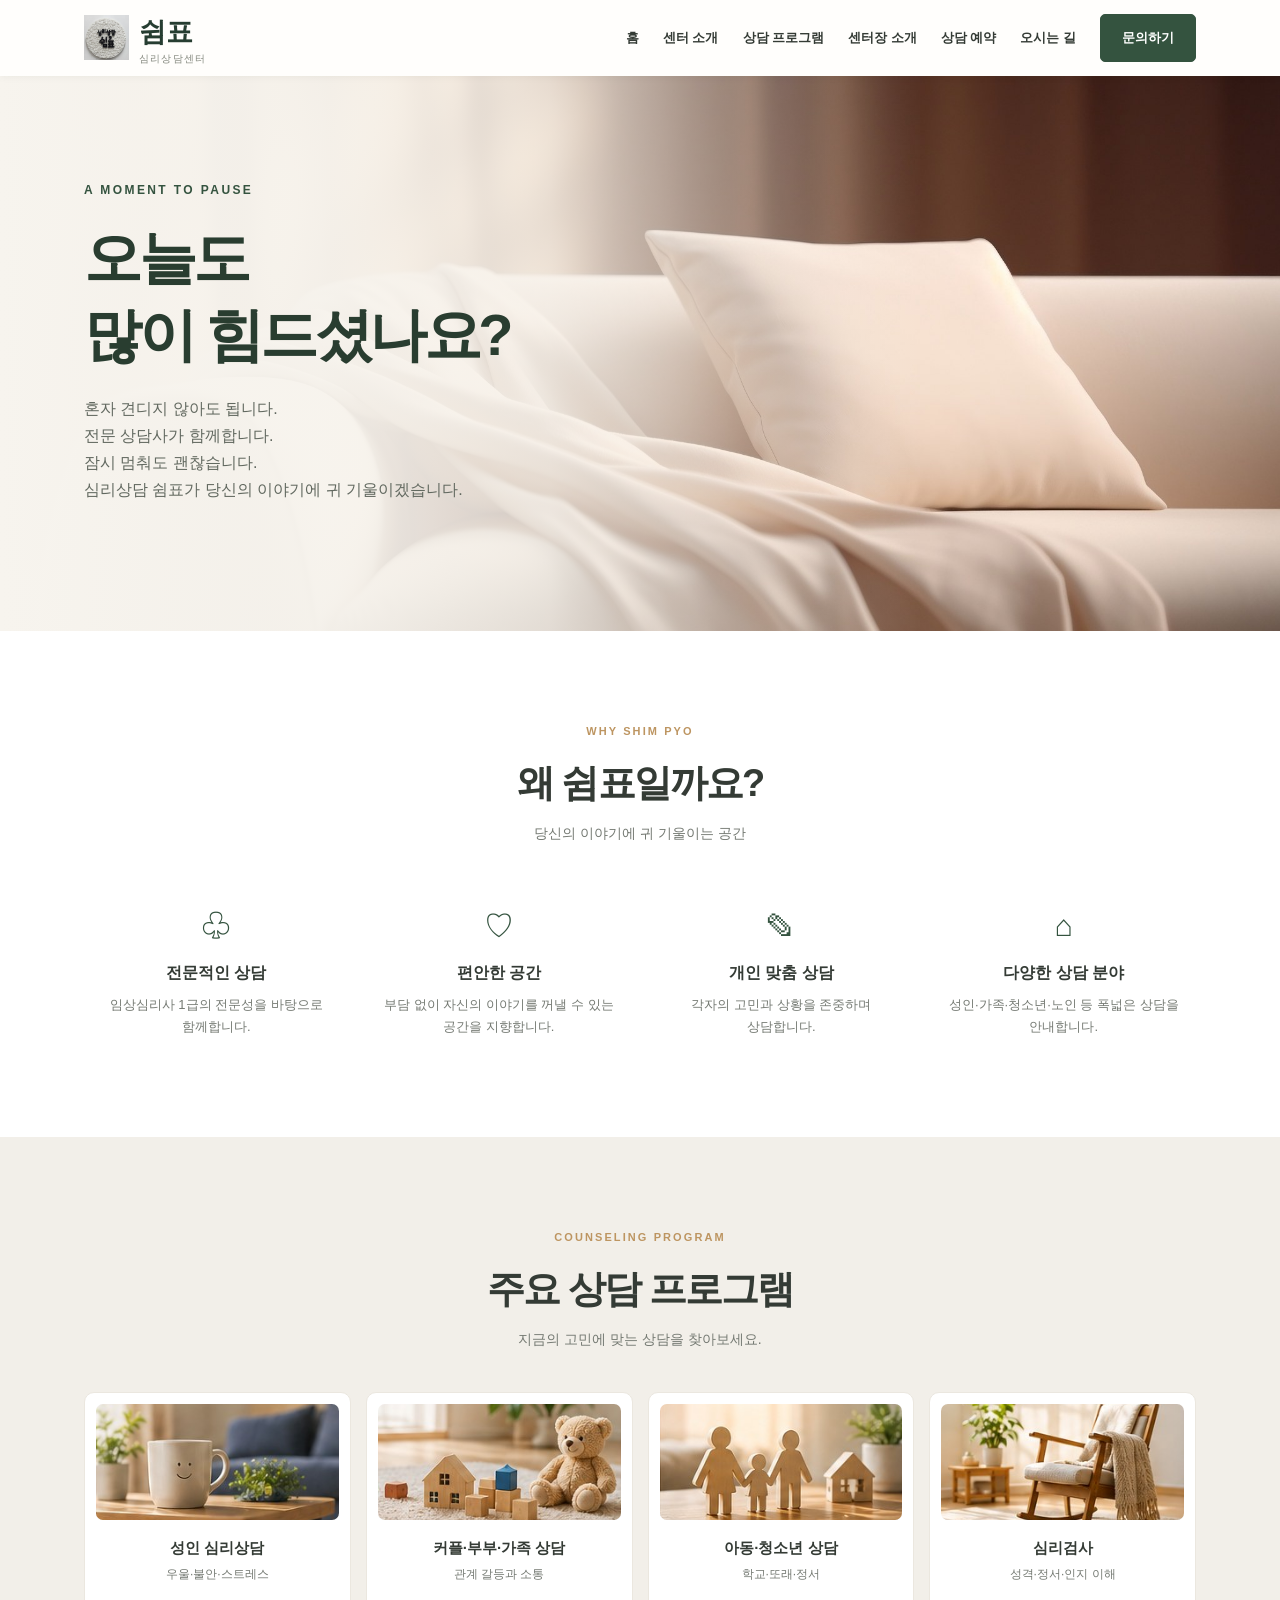
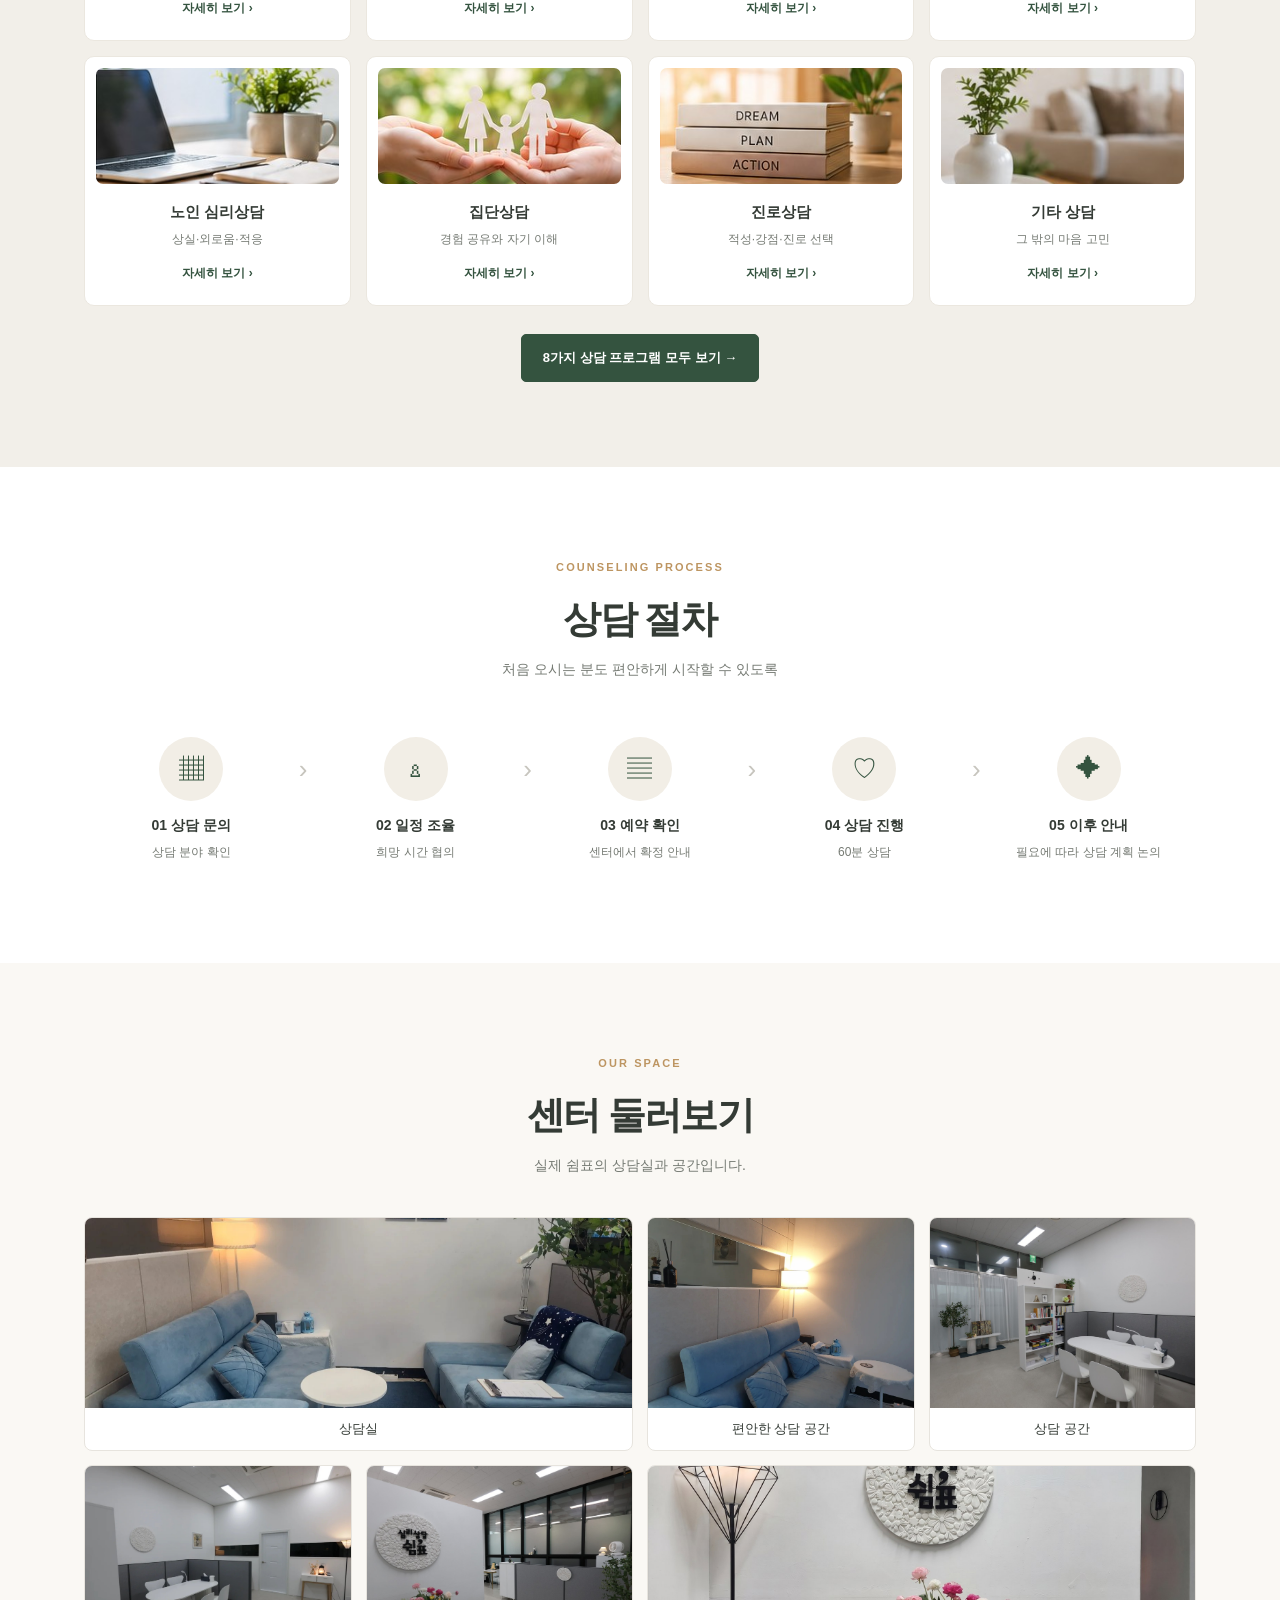
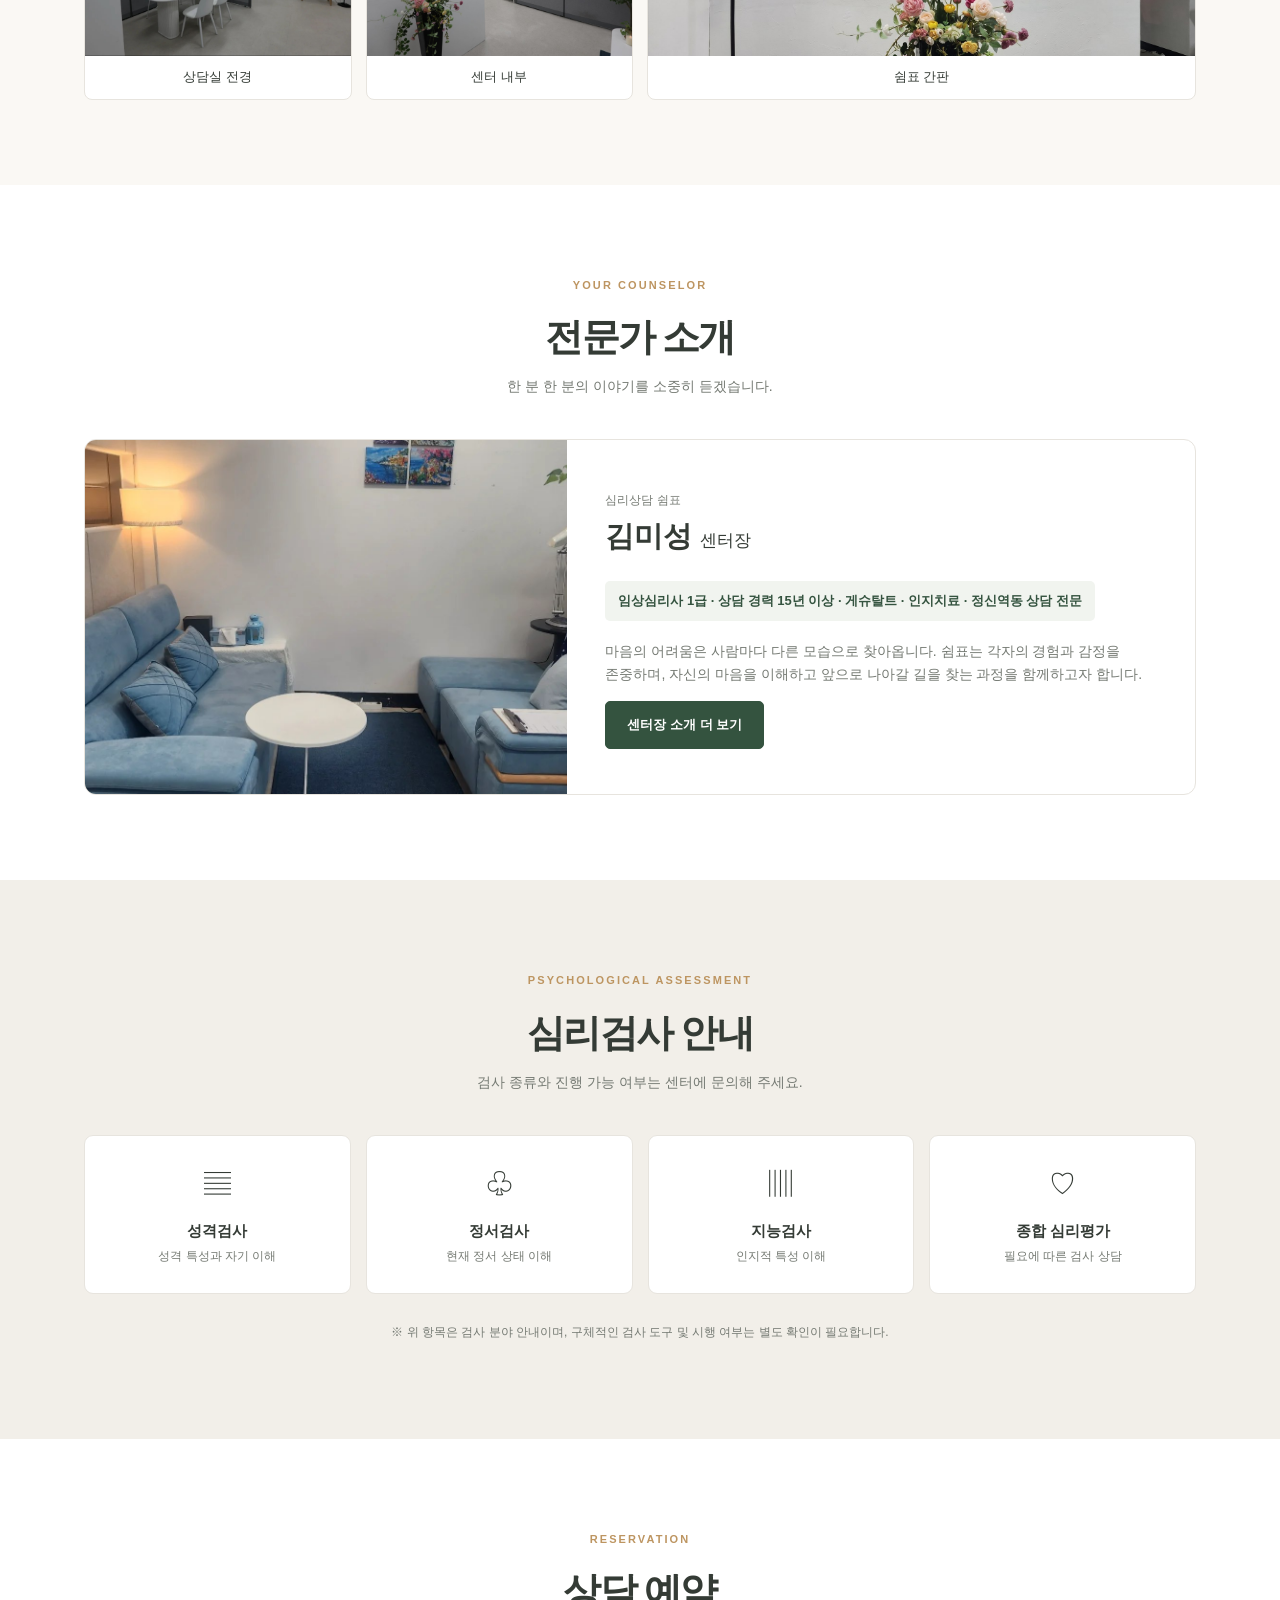
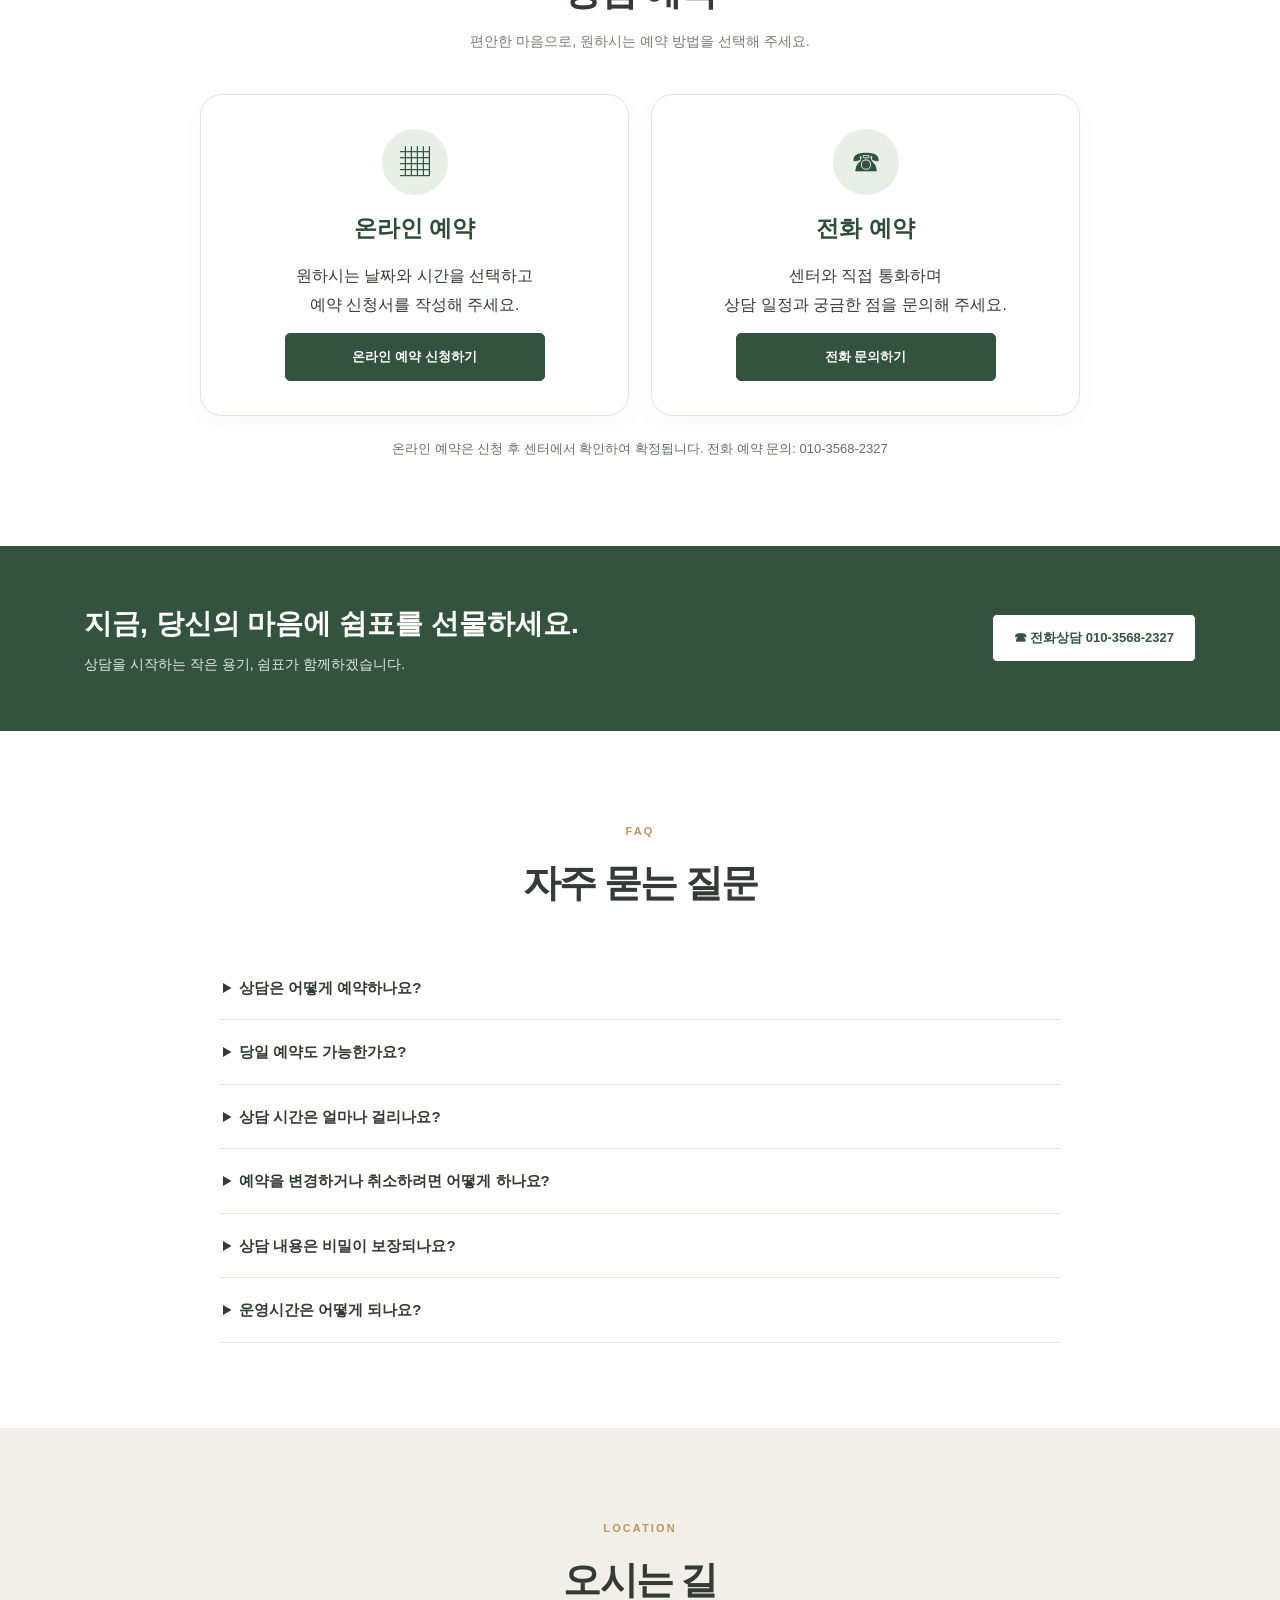
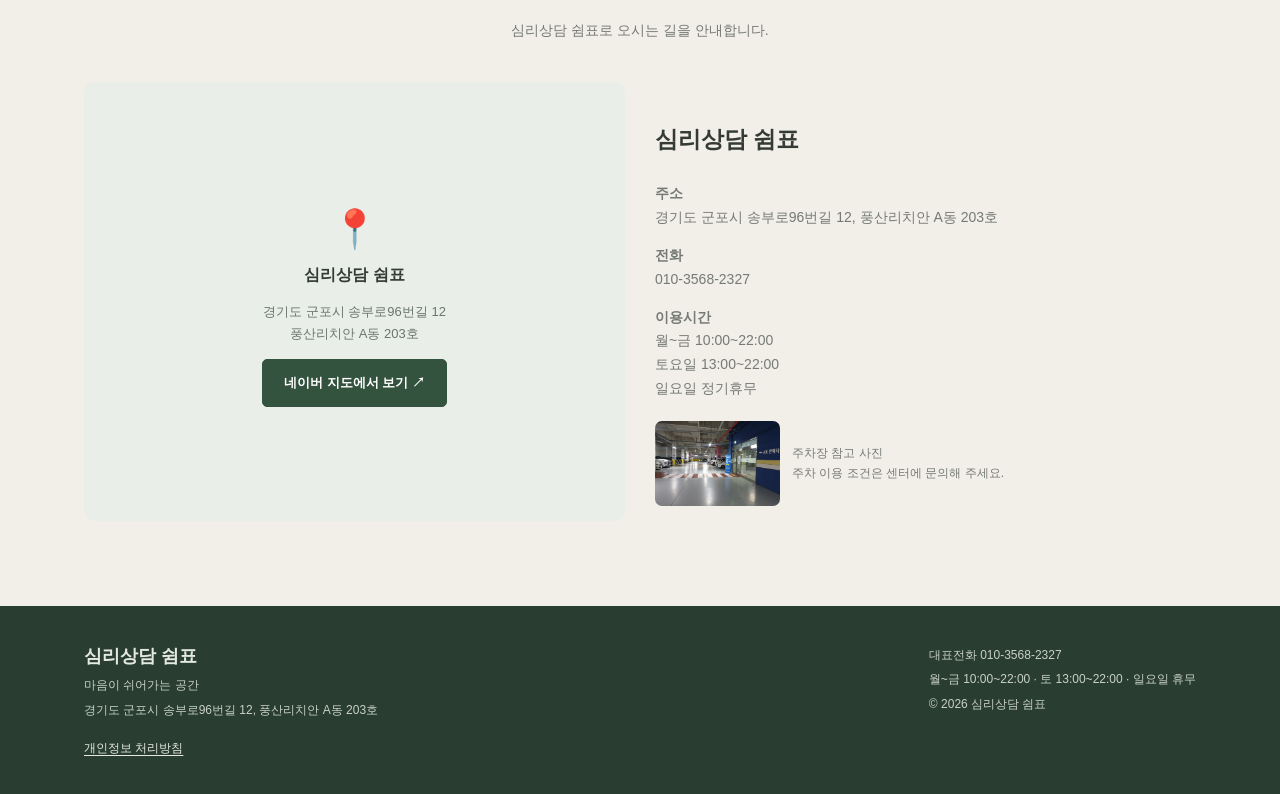
==== commit ab568f80: "Add files via upload" ====
--- a/index.html
+++ b/index.html
@@ -116,7 +116,7 @@
 <footer><div class="wrap footer-flex"><div><strong style="font-size:18px">심리상담 쉼표</strong><p>마음이 쉬어가는 공간</p><p>경기도 군포시 송부로96번길 12, 풍산리치안 A동 203호</p></div><div><p>대표전화 010-3568-2327</p><p>월~금 10:00~22:00 · 토 13:00~22:00 · 일요일 휴무</p><p>© <span data-year="" id="year"></span> 심리상담 쉼표</p></div></div><div class="wrap" style="margin-top:14px"><a href="privacy.html" style="text-decoration:underline;text-underline-offset:3px">개인정보 처리방침</a></div></footer><a class="sticky-phone" href="tel:01035682327">☎ 상담 문의</a>
 <script>document.querySelectorAll('[data-year]').forEach(x=>x.textContent=new Date().getFullYear());const menuBtn=document.getElementById('menuBtn'),nav=document.getElementById('navLinks');if(menuBtn&&nav){menuBtn.addEventListener('click',()=>{const open=nav.classList.toggle('open');menuBtn.setAttribute('aria-expanded',String(open))});nav.querySelectorAll('a').forEach(a=>a.addEventListener('click',()=>{nav.classList.remove('open');menuBtn.setAttribute('aria-expanded','false')}))}
 </script><div id="contactOverlay" class="contact-overlay" hidden><section class="contact-dialog" role="dialog" aria-modal="true" aria-labelledby="contactTitle"><button type="button" id="contactClose" class="contact-close" aria-label="문의 창 닫기">×</button><h2 id="contactTitle">문의하기</h2><p class="contact-subtitle">심리상담 쉼표에 남길 문의를 작성해 주세요.</p><form id="contactForm"><label>이름<input name="name" maxlength="50" placeholder="성함을 입력해 주세요" autocomplete="name" required></label><label>연락처<input name="phone" type="tel" inputmode="numeric" maxlength="13" placeholder="010-0000-0000" autocomplete="tel" required></label><label>문의 내용<textarea name="message" minlength="2" maxlength="2000" rows="5" placeholder="문의하실 내용을 적어 주세요" required></textarea></label><label class="contact-consent"><input type="checkbox" name="consent" required> <span>문의 응대를 위한 이름·연락처·문의 내용 수집 및 이용에 동의합니다. (문의 응대 목적으로만 사용하며, 삭제 요청은 센터에 문의해 주세요.) <a href="privacy.html" target="_blank" rel="noopener noreferrer" style="text-decoration:underline">개인정보 처리방침 보기</a></span></label><input type="text" name="website" tabindex="-1" autocomplete="off" class="contact-honeypot" aria-hidden="true"><button type="submit" id="contactSubmit" class="contact-submit">문의 보내기</button><p id="contactMessage" role="status" aria-live="polite"></p><p class="contact-footer">또는 전화 <a href="tel:01035682327">010-3568-2327</a></p></form></section></div><script>
-(()=>{const overlay=document.getElementById('contactOverlay'),open=document.getElementById('contactOpen'),close=document.getElementById('contactClose'),form=document.getElementById('contactForm'),msg=document.getElementById('contactMessage'),submit=document.getElementById('contactSubmit');let previous=null;function hide(){overlay.hidden=true;document.body.style.overflow='';if(previous)previous.focus()}function show(e){if(e)e.preventDefault();previous=document.activeElement;overlay.hidden=false;document.body.style.overflow='hidden';form.elements.name.focus()}open.addEventListener('click',show);document.getElementById('mobileContactOpen')?.addEventListener('click',show);close.addEventListener('click',hide);overlay.addEventListener('click',e=>{if(e.target===overlay)hide()});document.addEventListener('keydown',e=>{if(overlay.hidden)return;if(e.key==='Escape')hide();if(e.key==='Tab'){const focusables=[...overlay.querySelectorAll('button:not(:disabled),input:not([tabindex="-1"]),textarea,a[href]')].filter(x=>x.getClientRects().length);const first=focusables[0],last=focusables[focusables.length-1];if(e.shiftKey&&document.activeElement===first){e.preventDefault();last.focus()}else if(!e.shiftKey&&document.activeElement===last){e.preventDefault();first.focus()}}});const phoneInput=form.elements.phone;
+(()=>{const overlay=document.getElementById('contactOverlay'),open=document.getElementById('contactOpen'),close=document.getElementById('contactClose'),form=document.getElementById('contactForm'),msg=document.getElementById('contactMessage'),submit=document.getElementById('contactSubmit');let previous=null;function hide(){overlay.hidden=true;document.body.style.overflow='';if(previous)previous.focus()}function show(e){if(e)e.preventDefault();previous=document.activeElement;overlay.hidden=false;document.body.style.overflow='hidden';form.elements.name.focus()}open.addEventListener('click',show);if(window.location.hash==='#contact'){show();}document.getElementById('mobileContactOpen')?.addEventListener('click',show);close.addEventListener('click',hide);overlay.addEventListener('click',e=>{if(e.target===overlay)hide()});document.addEventListener('keydown',e=>{if(overlay.hidden)return;if(e.key==='Escape')hide();if(e.key==='Tab'){const focusables=[...overlay.querySelectorAll('button:not(:disabled),input:not([tabindex="-1"]),textarea,a[href]')].filter(x=>x.getClientRects().length);const first=focusables[0],last=focusables[focusables.length-1];if(e.shiftKey&&document.activeElement===first){e.preventDefault();last.focus()}else if(!e.shiftKey&&document.activeElement===last){e.preventDefault();first.focus()}}});const phoneInput=form.elements.phone;
 function formatPhone(value){const d=value.replace(/\D/g,'').slice(0,11);if(d.startsWith('02')){if(d.length<=2)return d;if(d.length<=5)return d.slice(0,2)+'-'+d.slice(2);if(d.length<=9)return d.slice(0,2)+'-'+d.slice(2,d.length-4)+'-'+d.slice(-4);return d.slice(0,2)+'-'+d.slice(2,d.length-4)+'-'+d.slice(-4)}if(d.length<=3)return d;if(d.length<=7)return d.slice(0,3)+'-'+d.slice(3);return d.slice(0,3)+'-'+d.slice(3,d.length-4)+'-'+d.slice(-4)}
 phoneInput.addEventListener('input',()=>{const before=phoneInput.value;const caret=phoneInput.selectionStart??before.length;const digitCount=before.slice(0,caret).replace(/\D/g,'').length;const after=formatPhone(before);phoneInput.value=after;if(document.activeElement===phoneInput){let pos=0,seen=0;while(pos<after.length&&seen<digitCount){if(/\d/.test(after[pos]))seen++;pos++}phoneInput.setSelectionRange(pos,pos)}});
 phoneInput.addEventListener('blur',()=>{phoneInput.value=formatPhone(phoneInput.value)});
--- a/style.css
+++ b/style.css
@@ -134,3 +134,7 @@
   .hero > .wrap {padding:22px 18px 0 !important}
   .hero h1 {font-size:clamp(34px,9vw,39px) !important}
 }
+
+/* Homepage hero: calm sofa image; preserve editable headline and navigation. */
+.hero{background-image:linear-gradient(90deg,#f7f4ee 0%,#f7f4eef7 25%,#f7f4eecb 43%,#f7f4ee00 72%),url('assets/shimpyo-hero-sofa.jpg');background-position:center,right center;background-size:cover,cover;background-repeat:no-repeat}
+@media(max-width:700px){.hero{background-image:linear-gradient(180deg,#f7f4ee 0%,#f7f4eef9 29%,#f7f4eebc 51%,#f7f4ee00 88%),url('assets/shimpyo-hero-sofa.jpg');background-position:center,center bottom;background-size:cover,auto 63%;background-repeat:no-repeat;background-color:#f7f4ee}}
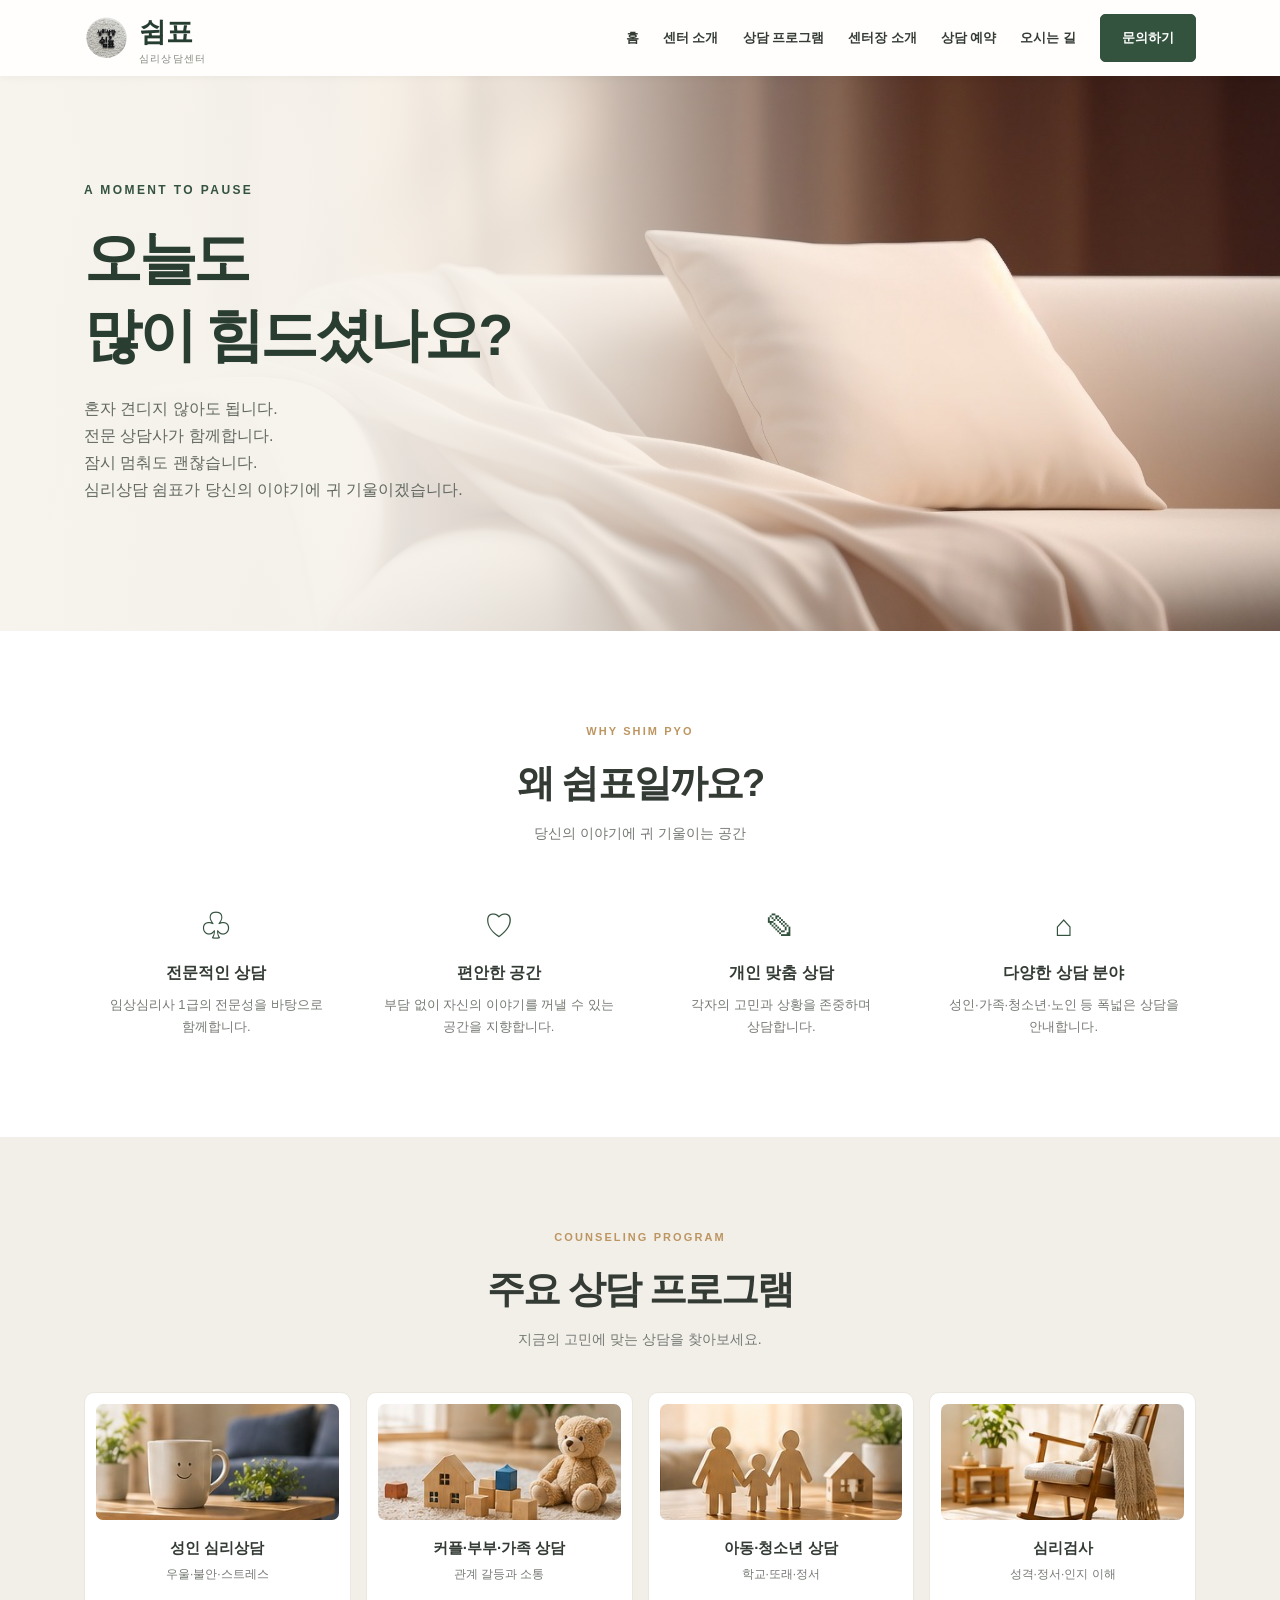
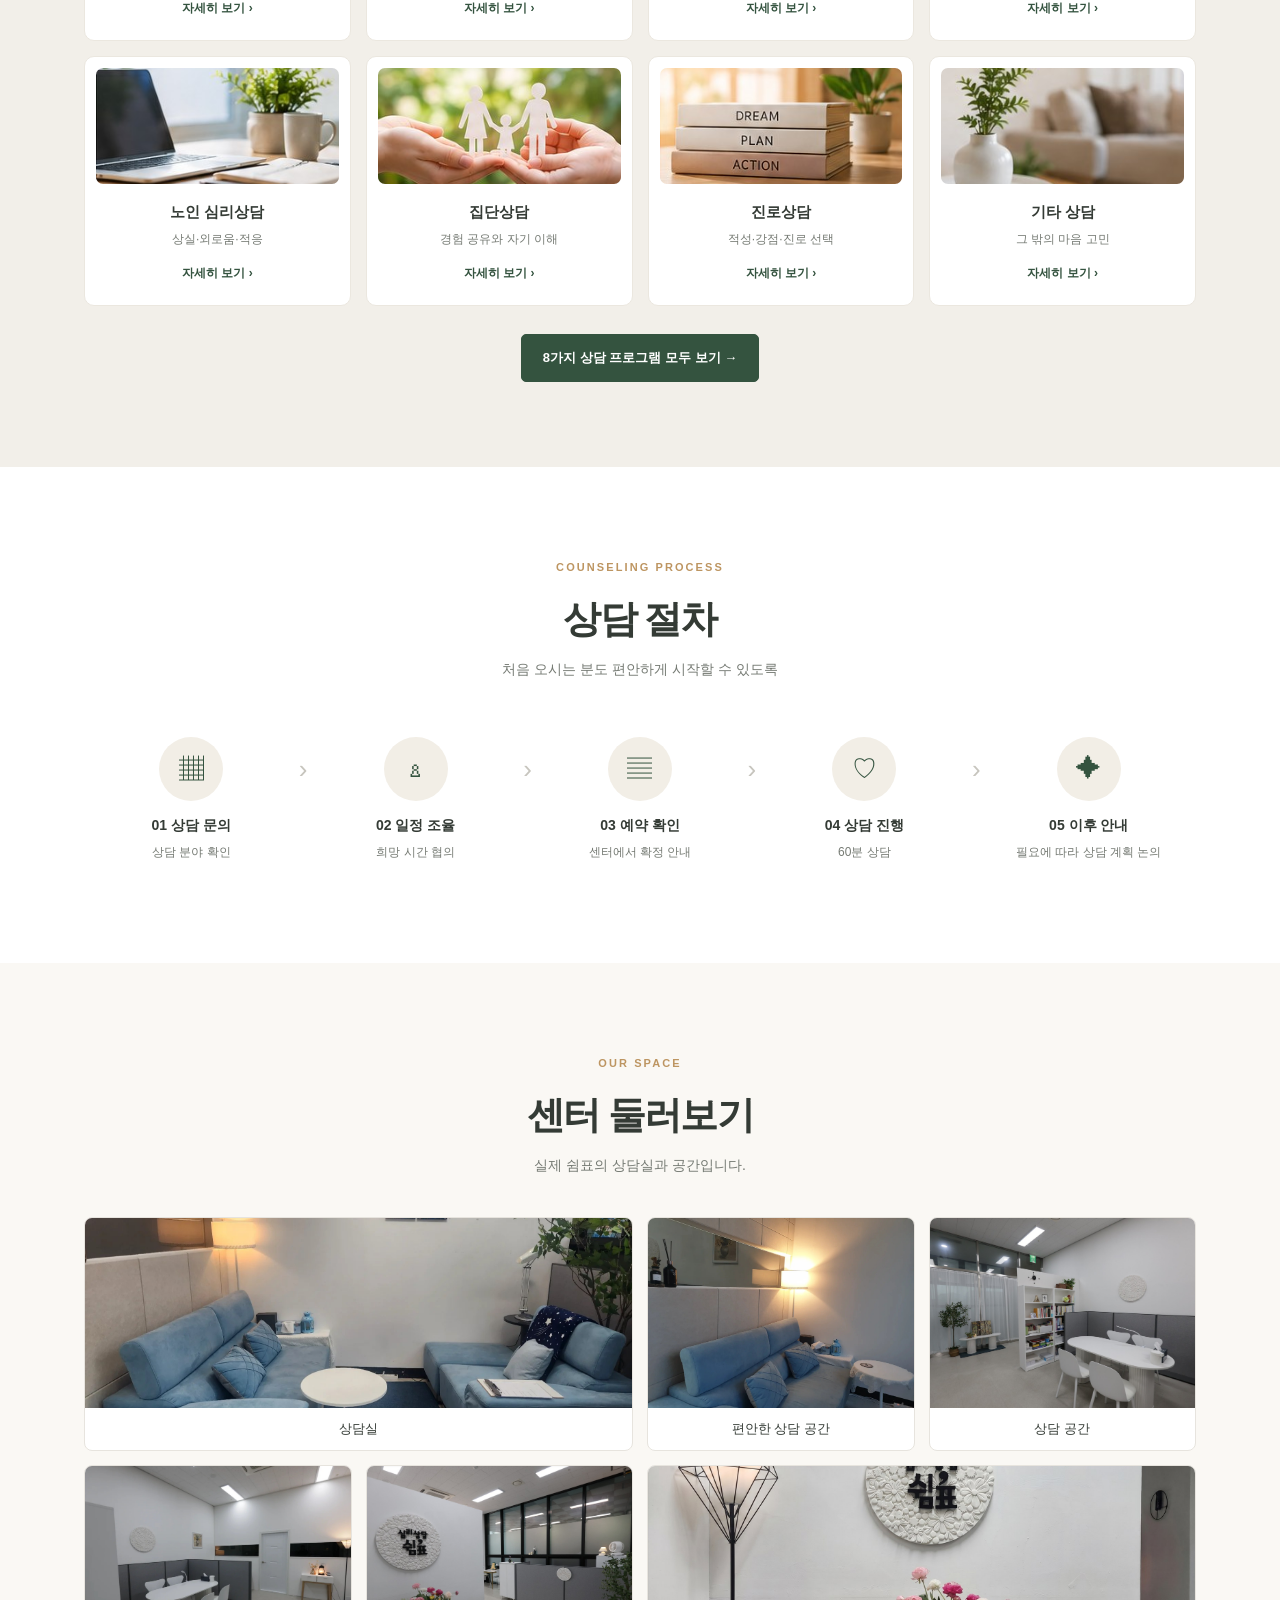
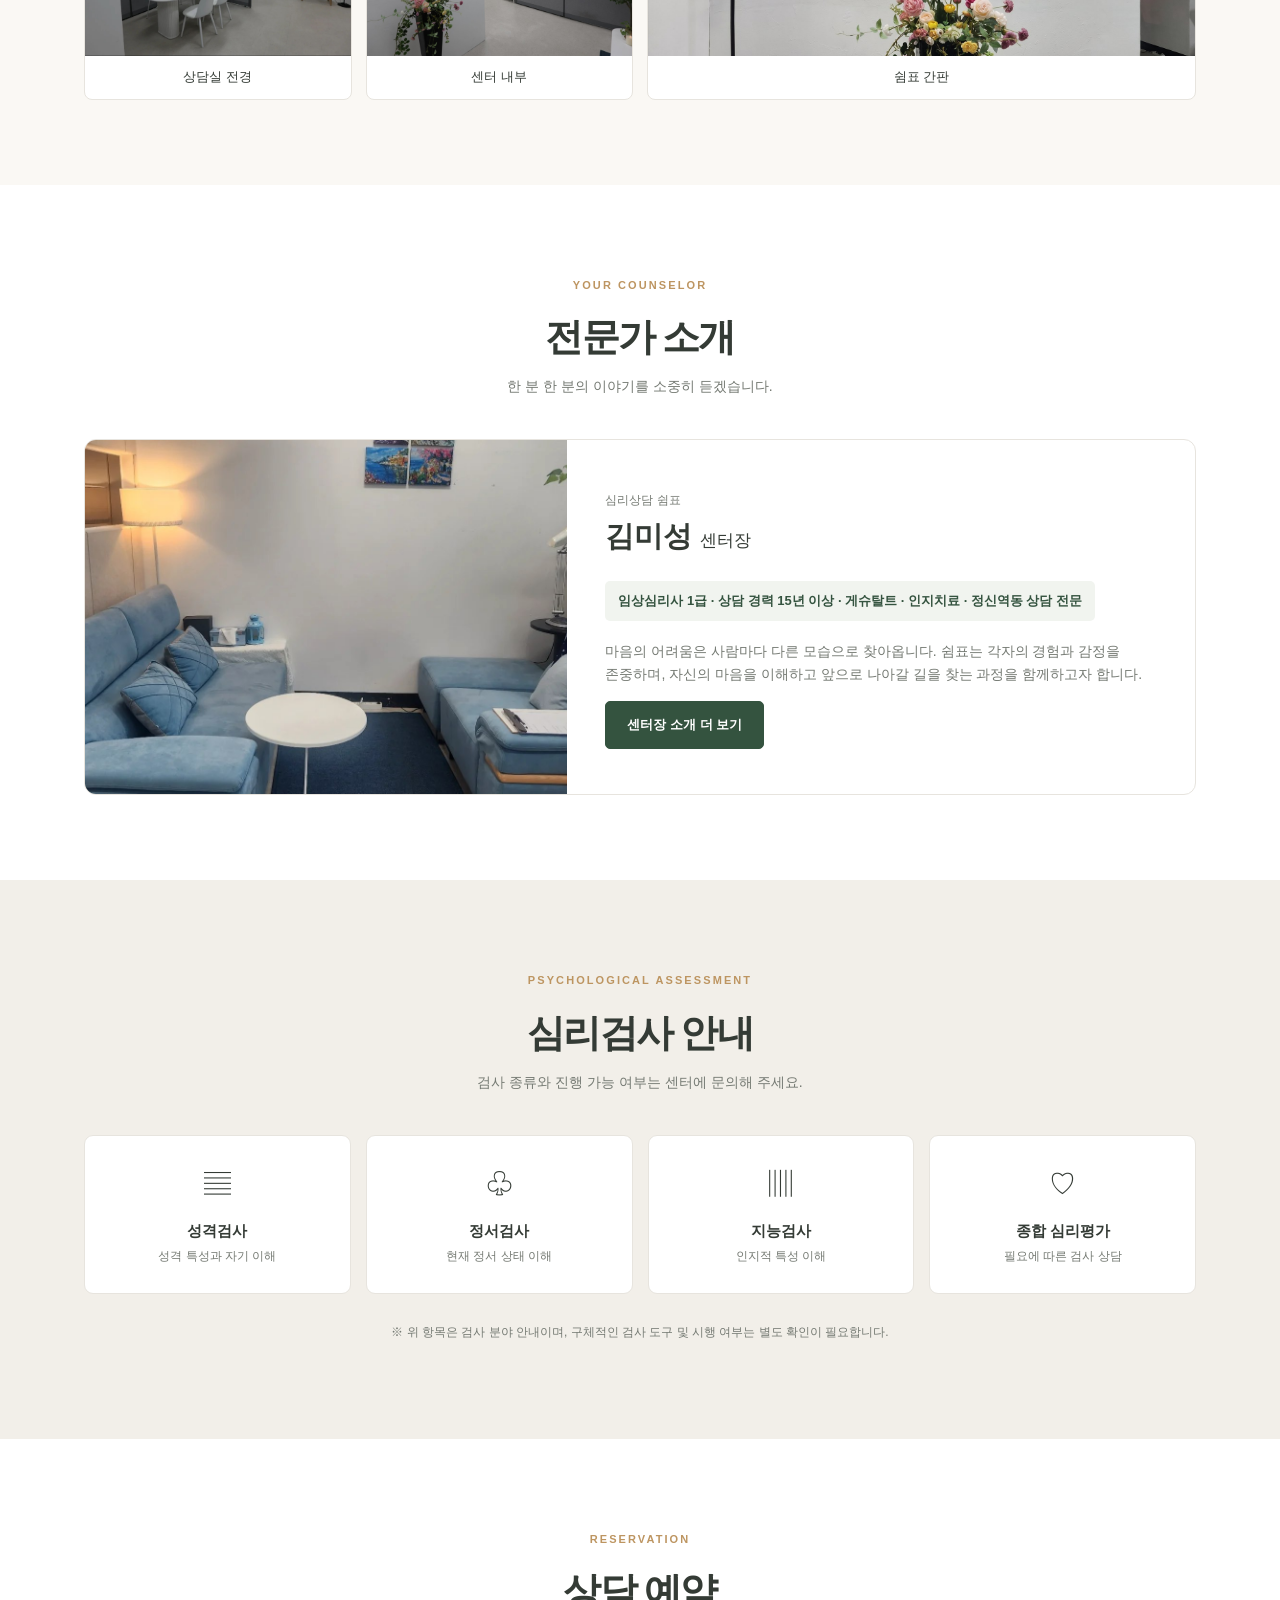
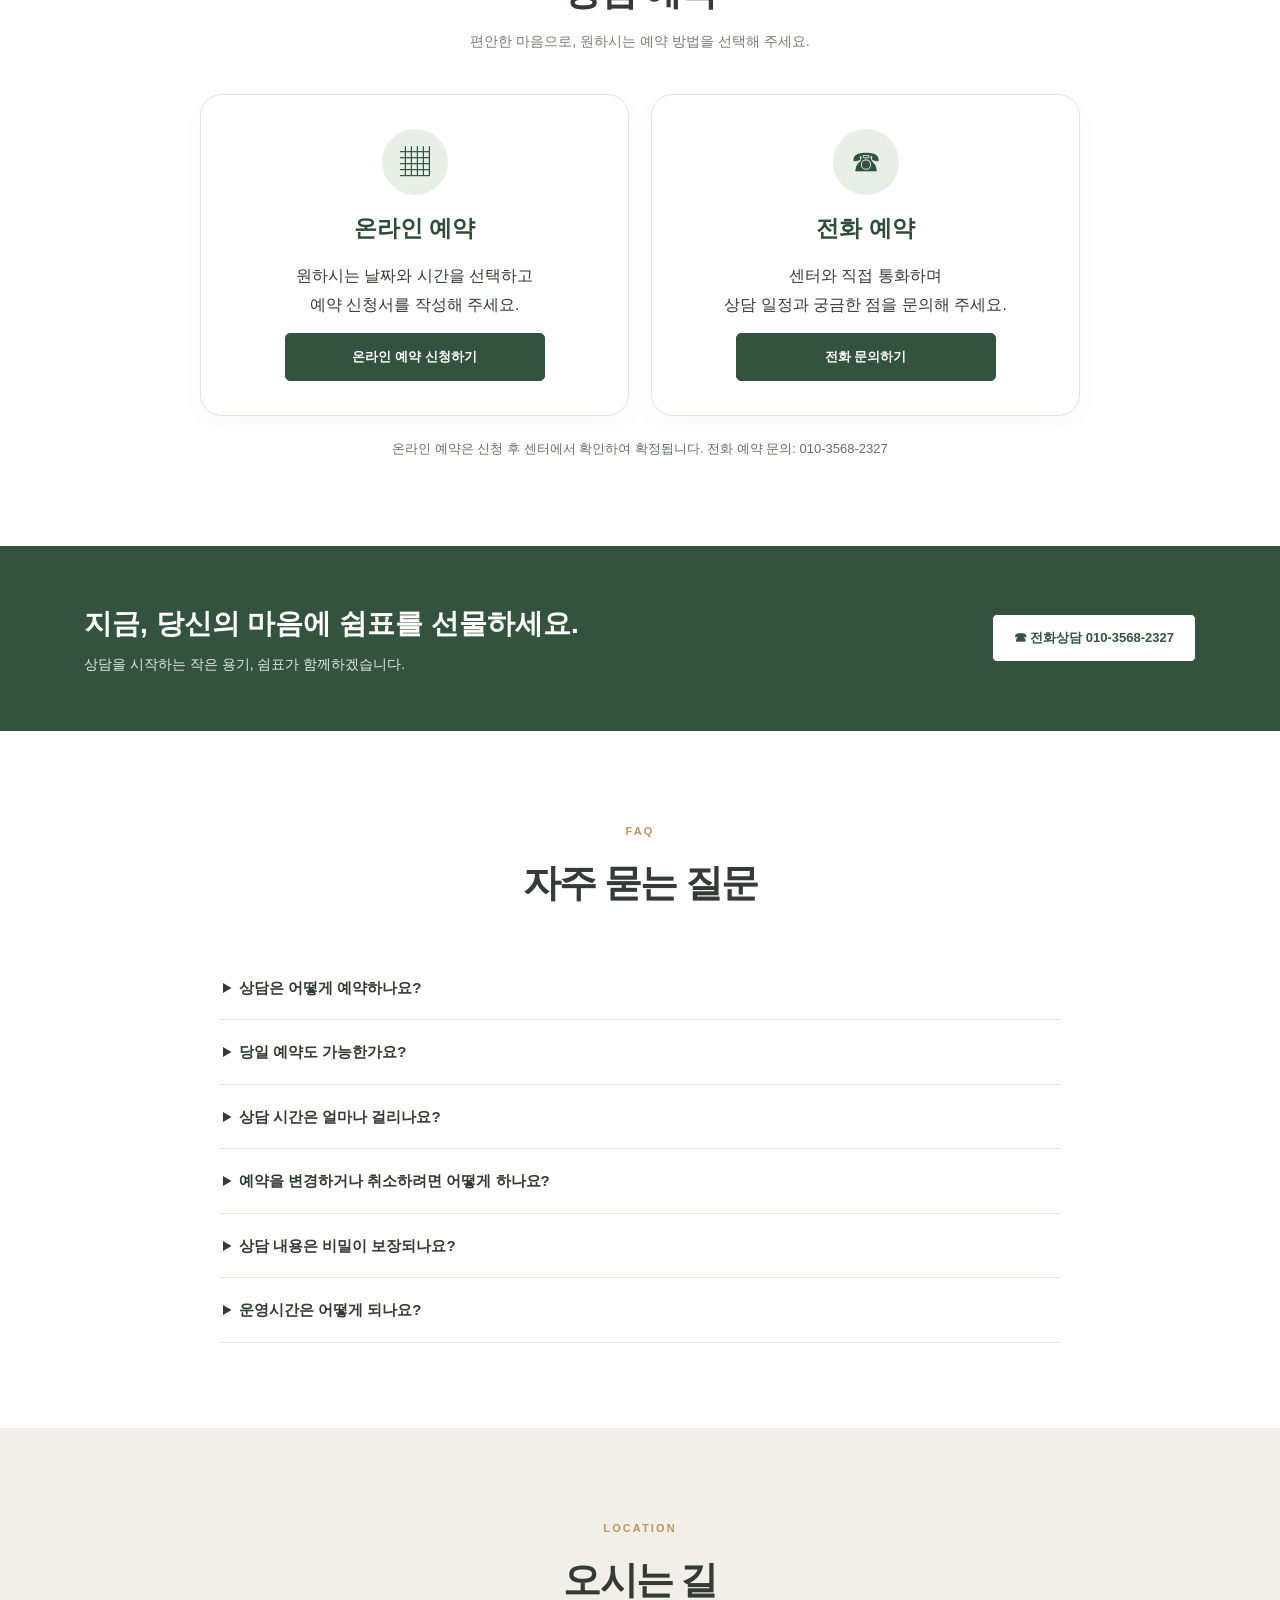
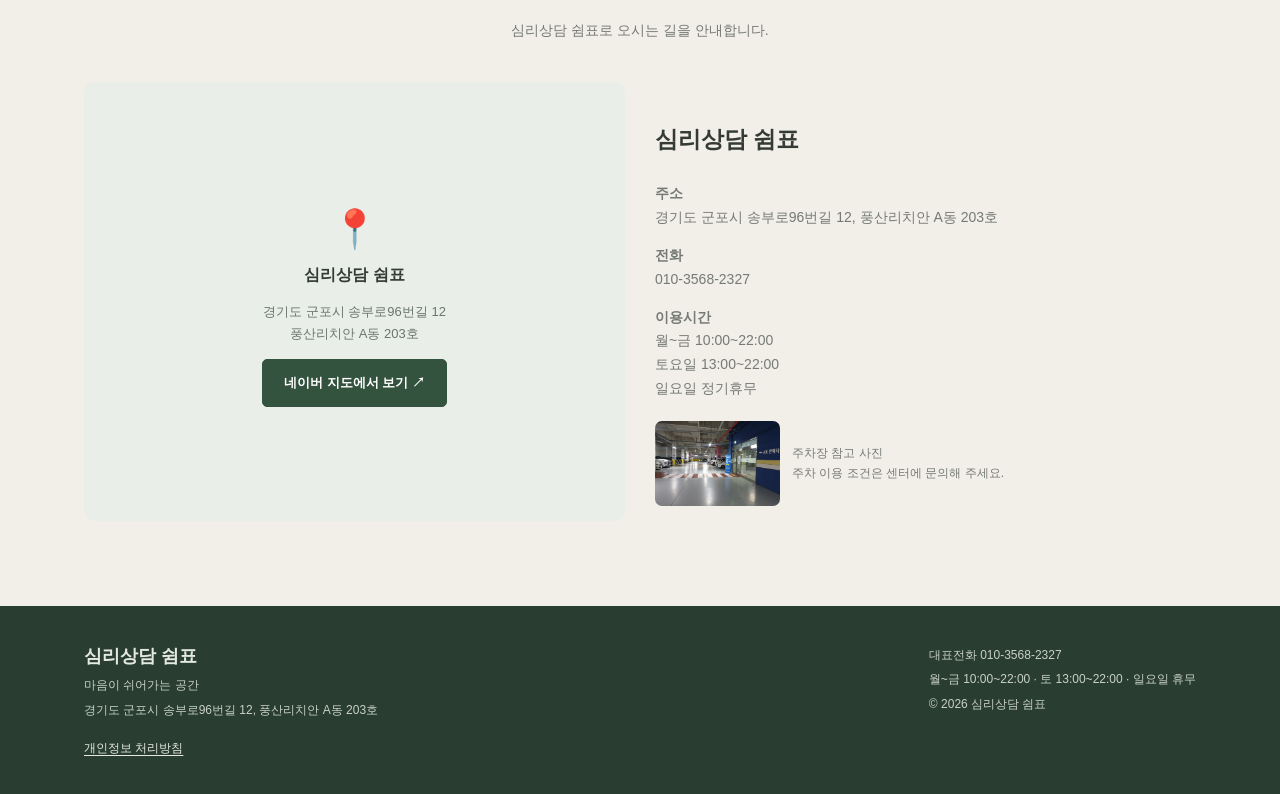
==== commit e82d229f: "Show submission confirmation modals and reset booking feedback" ====
--- a/index.html
+++ b/index.html
@@ -114,11 +114,11 @@
 <section class="section white" id="faq"><div class="wrap"><div class="head"><span class="eyebrow">FAQ</span><h2>자주 묻는 질문</h2></div><div class="faq"><details><summary>상담은 어떻게 예약하나요?</summary><p>상담 예약 페이지에서 프로그램과 희망 날짜·시간을 선택한 뒤 이름과 연락처를 입력해 신청하실 수 있습니다. 센터에서 확인하고 승인한 후 예약이 확정됩니다.</p></details><details><summary>당일 예약도 가능한가요?</summary><p>온라인 예약은 당일 신청이 제한되며 다음 날부터 신청하실 수 있습니다. 일정 문의는 센터로 전화해 주세요.</p></details><details><summary>상담 시간은 얼마나 걸리나요?</summary><p>기본 상담은 60분 단위로 안내합니다. 심리검사·집단상담 등은 진행 방식과 소요 시간이 다를 수 있으니 사전에 문의해 주세요.</p></details><details><summary>예약을 변경하거나 취소하려면 어떻게 하나요?</summary><p>대표전화 010-3568-2327로 연락해 주세요. 변경 가능 여부는 상담 일정에 따라 확인해 드립니다.</p></details><details><summary>상담 내용은 비밀이 보장되나요?</summary><p>상담 내용과 개인정보는 비밀보장을 원칙으로 관리합니다. 다만 법령에 따른 의무 또는 긴급한 안전상 사유 등 예외가 있을 수 있습니다.</p></details><details><summary>운영시간은 어떻게 되나요?</summary><p>월~금 10:00~22:00, 토요일 13:00~22:00이며 일요일은 휴무입니다.</p></details></div></div></section>
 <section class="section alt" id="location"><div class="wrap"><div class="head"><span class="eyebrow">LOCATION</span><h2>오시는 길</h2><p>심리상담 쉼표로 오시는 길을 안내합니다.</p></div><div class="location"><div class="map-placeholder"><div><div class="pin">📍</div><strong>심리상담 쉼표</strong><p>경기도 군포시 송부로96번길 12<br/>풍산리치안 A동 203호</p><a class="btn" href="https://map.naver.com/p/search/%EA%B2%BD%EA%B8%B0%EB%8F%84%20%EA%B5%B0%ED%8F%AC%EC%8B%9C%20%EC%86%A1%EB%B6%80%EB%A1%9C96%EB%B2%88%EA%B8%B8%2012" rel="noopener noreferrer" target="_blank">네이버 지도에서 보기 ↗</a></div></div><div class="address"><h3>심리상담 쉼표</h3><p><strong>주소</strong><br/>경기도 군포시 송부로96번길 12, 풍산리치안 A동 203호</p><p><strong>전화</strong><br/><a href="tel:01035682327">010-3568-2327</a></p><p><strong>이용시간</strong><br/>월~금 10:00~22:00<br/>토요일 13:00~22:00<br/>일요일 정기휴무</p><div class="parking"><img alt="지하주차장 사진" loading="lazy" src="assets/space-3.jpg"/><span>주차장 참고 사진<br/>주차 이용 조건은 센터에 문의해 주세요.</span></div></div></div></div></section></main>
 <footer><div class="wrap footer-flex"><div><strong style="font-size:18px">심리상담 쉼표</strong><p>마음이 쉬어가는 공간</p><p>경기도 군포시 송부로96번길 12, 풍산리치안 A동 203호</p></div><div><p>대표전화 010-3568-2327</p><p>월~금 10:00~22:00 · 토 13:00~22:00 · 일요일 휴무</p><p>© <span data-year="" id="year"></span> 심리상담 쉼표</p></div></div><div class="wrap" style="margin-top:14px"><a href="privacy.html" style="text-decoration:underline;text-underline-offset:3px">개인정보 처리방침</a></div></footer><a class="sticky-phone" href="tel:01035682327">☎ 상담 문의</a>
-<script>document.querySelectorAll('[data-year]').forEach(x=>x.textContent=new Date().getFullYear());const menuBtn=document.getElementById('menuBtn'),nav=document.getElementById('navLinks');if(menuBtn&&nav){menuBtn.addEventListener('click',()=>{const open=nav.classList.toggle('open');menuBtn.setAttribute('aria-expanded',String(open))});nav.querySelectorAll('a').forEach(a=>a.addEventListener('click',()=>{nav.classList.remove('open');menuBtn.setAttribute('aria-expanded','false')}))}
+<script src="submission-complete.js"></script><script>document.querySelectorAll('[data-year]').forEach(x=>x.textContent=new Date().getFullYear());const menuBtn=document.getElementById('menuBtn'),nav=document.getElementById('navLinks');if(menuBtn&&nav){menuBtn.addEventListener('click',()=>{const open=nav.classList.toggle('open');menuBtn.setAttribute('aria-expanded',String(open))});nav.querySelectorAll('a').forEach(a=>a.addEventListener('click',()=>{nav.classList.remove('open');menuBtn.setAttribute('aria-expanded','false')}))}
 </script><div id="contactOverlay" class="contact-overlay" hidden><section class="contact-dialog" role="dialog" aria-modal="true" aria-labelledby="contactTitle"><button type="button" id="contactClose" class="contact-close" aria-label="문의 창 닫기">×</button><h2 id="contactTitle">문의하기</h2><p class="contact-subtitle">심리상담 쉼표에 남길 문의를 작성해 주세요.</p><form id="contactForm"><label>이름<input name="name" maxlength="50" placeholder="성함을 입력해 주세요" autocomplete="name" required></label><label>연락처<input name="phone" type="tel" inputmode="numeric" maxlength="13" placeholder="010-0000-0000" autocomplete="tel" required></label><label>문의 내용<textarea name="message" minlength="2" maxlength="2000" rows="5" placeholder="문의하실 내용을 적어 주세요" required></textarea></label><label class="contact-consent"><input type="checkbox" name="consent" required> <span>문의 응대를 위한 이름·연락처·문의 내용 수집 및 이용에 동의합니다. (문의 응대 목적으로만 사용하며, 삭제 요청은 센터에 문의해 주세요.) <a href="privacy.html" target="_blank" rel="noopener noreferrer" style="text-decoration:underline">개인정보 처리방침 보기</a></span></label><input type="text" name="website" tabindex="-1" autocomplete="off" class="contact-honeypot" aria-hidden="true"><button type="submit" id="contactSubmit" class="contact-submit">문의 보내기</button><p id="contactMessage" role="status" aria-live="polite"></p><p class="contact-footer">또는 전화 <a href="tel:01035682327">010-3568-2327</a></p></form></section></div><script>
-(()=>{const overlay=document.getElementById('contactOverlay'),open=document.getElementById('contactOpen'),close=document.getElementById('contactClose'),form=document.getElementById('contactForm'),msg=document.getElementById('contactMessage'),submit=document.getElementById('contactSubmit');let previous=null;function hide(){overlay.hidden=true;document.body.style.overflow='';if(previous)previous.focus()}function show(e){if(e)e.preventDefault();previous=document.activeElement;overlay.hidden=false;document.body.style.overflow='hidden';form.elements.name.focus()}open.addEventListener('click',show);if(window.location.hash==='#contact'){show();}document.getElementById('mobileContactOpen')?.addEventListener('click',show);close.addEventListener('click',hide);overlay.addEventListener('click',e=>{if(e.target===overlay)hide()});document.addEventListener('keydown',e=>{if(overlay.hidden)return;if(e.key==='Escape')hide();if(e.key==='Tab'){const focusables=[...overlay.querySelectorAll('button:not(:disabled),input:not([tabindex="-1"]),textarea,a[href]')].filter(x=>x.getClientRects().length);const first=focusables[0],last=focusables[focusables.length-1];if(e.shiftKey&&document.activeElement===first){e.preventDefault();last.focus()}else if(!e.shiftKey&&document.activeElement===last){e.preventDefault();first.focus()}}});const phoneInput=form.elements.phone;
+(()=>{const overlay=document.getElementById('contactOverlay'),open=document.getElementById('contactOpen'),close=document.getElementById('contactClose'),form=document.getElementById('contactForm'),msg=document.getElementById('contactMessage'),submit=document.getElementById('contactSubmit');let previous=null,busy=false,completed=false;function hide(){if(busy||completed)return;overlay.hidden=true;document.body.style.overflow='';if(previous)previous.focus()}function show(e){if(e)e.preventDefault();previous=document.activeElement;msg.textContent='';overlay.hidden=false;document.body.style.overflow='hidden';form.elements.name.focus()}open.addEventListener('click',show);if(window.location.hash==='#contact'){show();}document.getElementById('mobileContactOpen')?.addEventListener('click',show);close.addEventListener('click',hide);overlay.addEventListener('click',e=>{if(e.target===overlay)hide()});document.addEventListener('keydown',e=>{if(overlay.hidden||completed)return;if(e.key==='Escape')hide();if(e.key==='Tab'){const focusables=[...overlay.querySelectorAll('button:not(:disabled),input:not([tabindex="-1"]),textarea,a[href]')].filter(x=>x.getClientRects().length);const first=focusables[0],last=focusables[focusables.length-1];if(e.shiftKey&&document.activeElement===first){e.preventDefault();last.focus()}else if(!e.shiftKey&&document.activeElement===last){e.preventDefault();first.focus()}}});const phoneInput=form.elements.phone;
 function formatPhone(value){const d=value.replace(/\D/g,'').slice(0,11);if(d.startsWith('02')){if(d.length<=2)return d;if(d.length<=5)return d.slice(0,2)+'-'+d.slice(2);if(d.length<=9)return d.slice(0,2)+'-'+d.slice(2,d.length-4)+'-'+d.slice(-4);return d.slice(0,2)+'-'+d.slice(2,d.length-4)+'-'+d.slice(-4)}if(d.length<=3)return d;if(d.length<=7)return d.slice(0,3)+'-'+d.slice(3);return d.slice(0,3)+'-'+d.slice(3,d.length-4)+'-'+d.slice(-4)}
 phoneInput.addEventListener('input',()=>{const before=phoneInput.value;const caret=phoneInput.selectionStart??before.length;const digitCount=before.slice(0,caret).replace(/\D/g,'').length;const after=formatPhone(before);phoneInput.value=after;if(document.activeElement===phoneInput){let pos=0,seen=0;while(pos<after.length&&seen<digitCount){if(/\d/.test(after[pos]))seen++;pos++}phoneInput.setSelectionRange(pos,pos)}});
 phoneInput.addEventListener('blur',()=>{phoneInput.value=formatPhone(phoneInput.value)});
-form.addEventListener('submit',async e=>{e.preventDefault();if(!form.reportValidity())return;submit.disabled=true;msg.textContent='문의를 접수하는 중입니다.';const data={name:form.elements.name.value.trim(),phone:form.elements.phone.value.trim(),message:form.elements.message.value.trim(),consent:form.elements.consent.checked,website:form.elements.website.value};try{const r=await fetch('/api/contact',{method:'POST',headers:{'Content-Type':'application/json'},body:JSON.stringify(data)});const result=await r.json().catch(()=>({}));if(!r.ok)throw Error(result.error||'문의 접수에 실패했습니다.');msg.textContent='문의가 접수되었습니다. 확인 후 연락드리겠습니다.';form.reset()}catch(err){msg.textContent=err.message||'잠시 후 다시 시도해 주세요.'}finally{submit.disabled=false}})})();
+form.addEventListener('submit',async e=>{e.preventDefault();if(busy||completed||!form.reportValidity())return;busy=true;submit.disabled=true;msg.textContent='문의를 접수하는 중입니다.';const data={name:form.elements.name.value.trim(),phone:form.elements.phone.value.trim(),message:form.elements.message.value.trim(),consent:form.elements.consent.checked,website:form.elements.website.value};try{const r=await fetch('/api/contact',{method:'POST',headers:{'Content-Type':'application/json'},body:JSON.stringify(data)});const result=await r.json().catch(()=>({}));if(!r.ok||result?.ok!==true)throw Error(result?.error||'문의 접수 결과를 확인하지 못했습니다. 잠시 후 다시 시도해 주세요.');msg.textContent='';completed=true;window.showSubmissionComplete({title:'문의가 정상적으로 접수되었습니다',message:'심리상담 쉼표에 문의해 주셔서 감사합니다.\n내용을 확인한 후 연락드리겠습니다.',onConfirm:()=>{form.reset();completed=false;hide()}})}catch(err){msg.textContent=err.message||'잠시 후 다시 시도해 주세요.'}finally{busy=false;submit.disabled=false}})})();
 </script></body></html>
--- a/style.css
+++ b/style.css
@@ -138,3 +138,66 @@
 /* Homepage hero: calm sofa image; preserve editable headline and navigation. */
 .hero{background-image:linear-gradient(90deg,#f7f4ee 0%,#f7f4eef7 25%,#f7f4eecb 43%,#f7f4ee00 72%),url('assets/shimpyo-hero-sofa.jpg');background-position:center,right center;background-size:cover,cover;background-repeat:no-repeat}
 @media(max-width:700px){.hero{background-image:linear-gradient(180deg,#f7f4ee 0%,#f7f4eef9 29%,#f7f4eebc 51%,#f7f4ee00 88%),url('assets/shimpyo-hero-sofa.jpg');background-position:center,center bottom;background-size:cover,auto 63%;background-repeat:no-repeat;background-color:#f7f4ee}}
+
+/* Mobile homepage: use the same sofa hero image as desktop.
+   Overrides the earlier mobile background-image !important rule. */
+@media screen and (max-width:700px) {
+  .hero {
+    background-image: linear-gradient(180deg, rgba(247,244,238,.98) 0%, rgba(247,244,238,.94) 27%, rgba(247,244,238,.58) 48%, rgba(247,244,238,.08) 82%), url('assets/shimpyo-hero-sofa.jpg') !important;
+    background-position: center, 58% bottom !important;
+    background-size: cover, auto 76% !important;
+    background-repeat: no-repeat !important;
+    background-color: #f7f4ee !important;
+  }
+}
+@media screen and (max-width:390px) {
+  .hero { background-position: center, 57% bottom !important; background-size: cover, auto 72% !important; }
+}
+
+/* Mobile program cards: extend the existing booking link over the whole card. */
+@media screen and (max-width:700px) {
+  .program-photo-card {position:relative;}
+  .program-photo-card .btn::after {
+    content:"";
+    position:absolute;
+    inset:0;
+    z-index:1;
+    border-radius:inherit;
+    cursor:pointer;
+  }
+  .program-photo-card .btn:focus-visible::after {
+    outline:2px solid var(--green);
+    outline-offset:3px;
+  }
+}
+
+/* Mobile hero refinement: continuous image coverage, soft fade and calmer composition.
+   Desktop and existing interactive elements are untouched. */
+@media screen and (max-width:700px) {
+  .hero {
+    background-color:#f7f4ee !important;
+    background-image:
+      linear-gradient(180deg,
+        rgba(247,244,238,.98) 0%,
+        rgba(247,244,238,.96) 21%,
+        rgba(247,244,238,.87) 38%,
+        rgba(247,244,238,.56) 56%,
+        rgba(247,244,238,.12) 83%,
+        rgba(247,244,238,.02) 100%),
+      url('assets/shimpyo-hero-sofa.jpg') !important;
+    background-size:100% 100%, cover !important;
+    background-position:center center, 63% center !important;
+    background-repeat:no-repeat !important;
+  }
+}
+@media screen and (max-width:390px) {
+  .hero {background-size:100% 100%,cover !important;background-position:center center, 64% center !important;}
+}
+
+/* 문의 및 예약 접수 완료 안내 */
+.submission-complete{box-sizing:border-box;width:min(440px,calc(100% - 32px));max-height:calc(100dvh - 32px);overflow:auto;border:1px solid #dce5d9;border-radius:20px;padding:30px;text-align:center;background:#fffdf8;color:#344c39;box-shadow:0 20px 60px #0003}
+.submission-complete::backdrop{background:rgba(20,35,24,.55)}
+.submission-complete h2{font-size:22px;line-height:1.5;margin:0 0 16px}
+.submission-complete p{line-height:1.8;white-space:pre-line;overflow-wrap:anywhere;margin:0 0 24px}
+.submission-complete .btn{min-width:120px;min-height:44px;cursor:pointer}
+.submission-complete .btn:focus-visible{outline:3px solid #315b3d;outline-offset:4px}
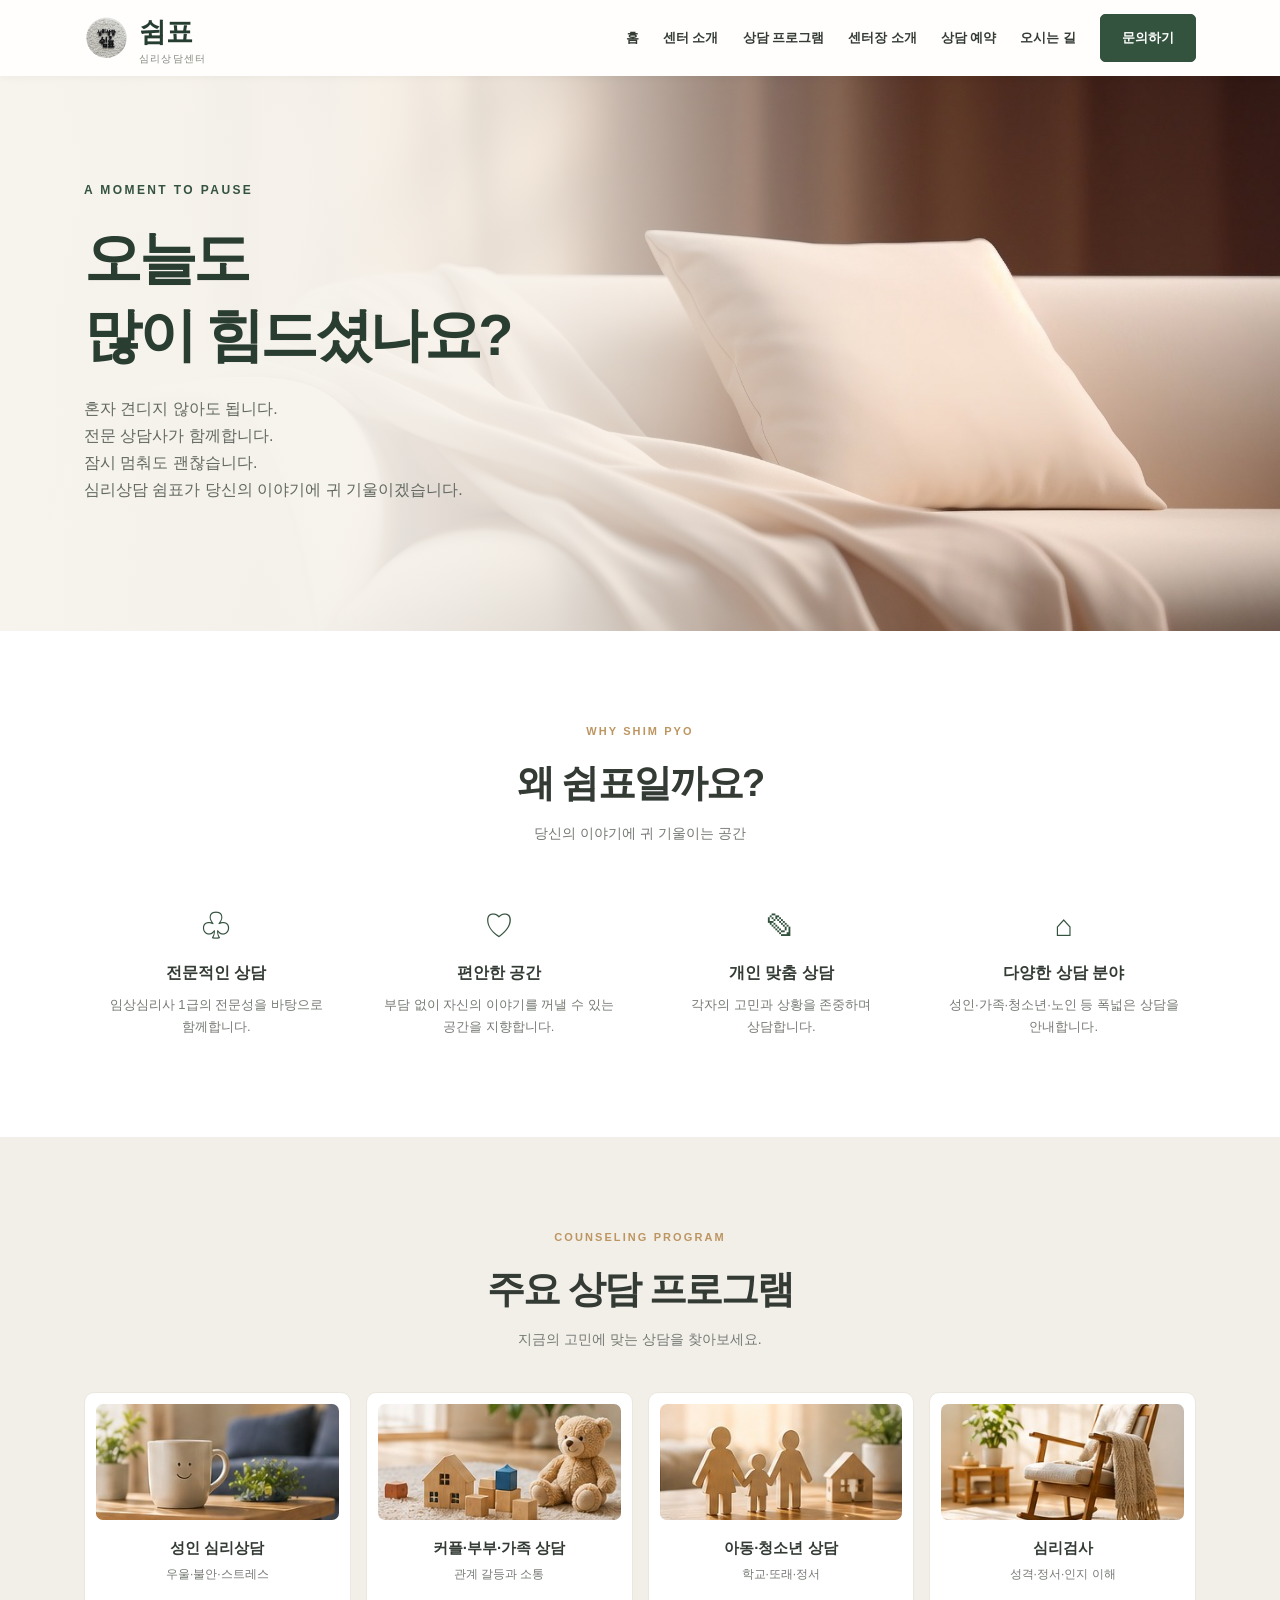
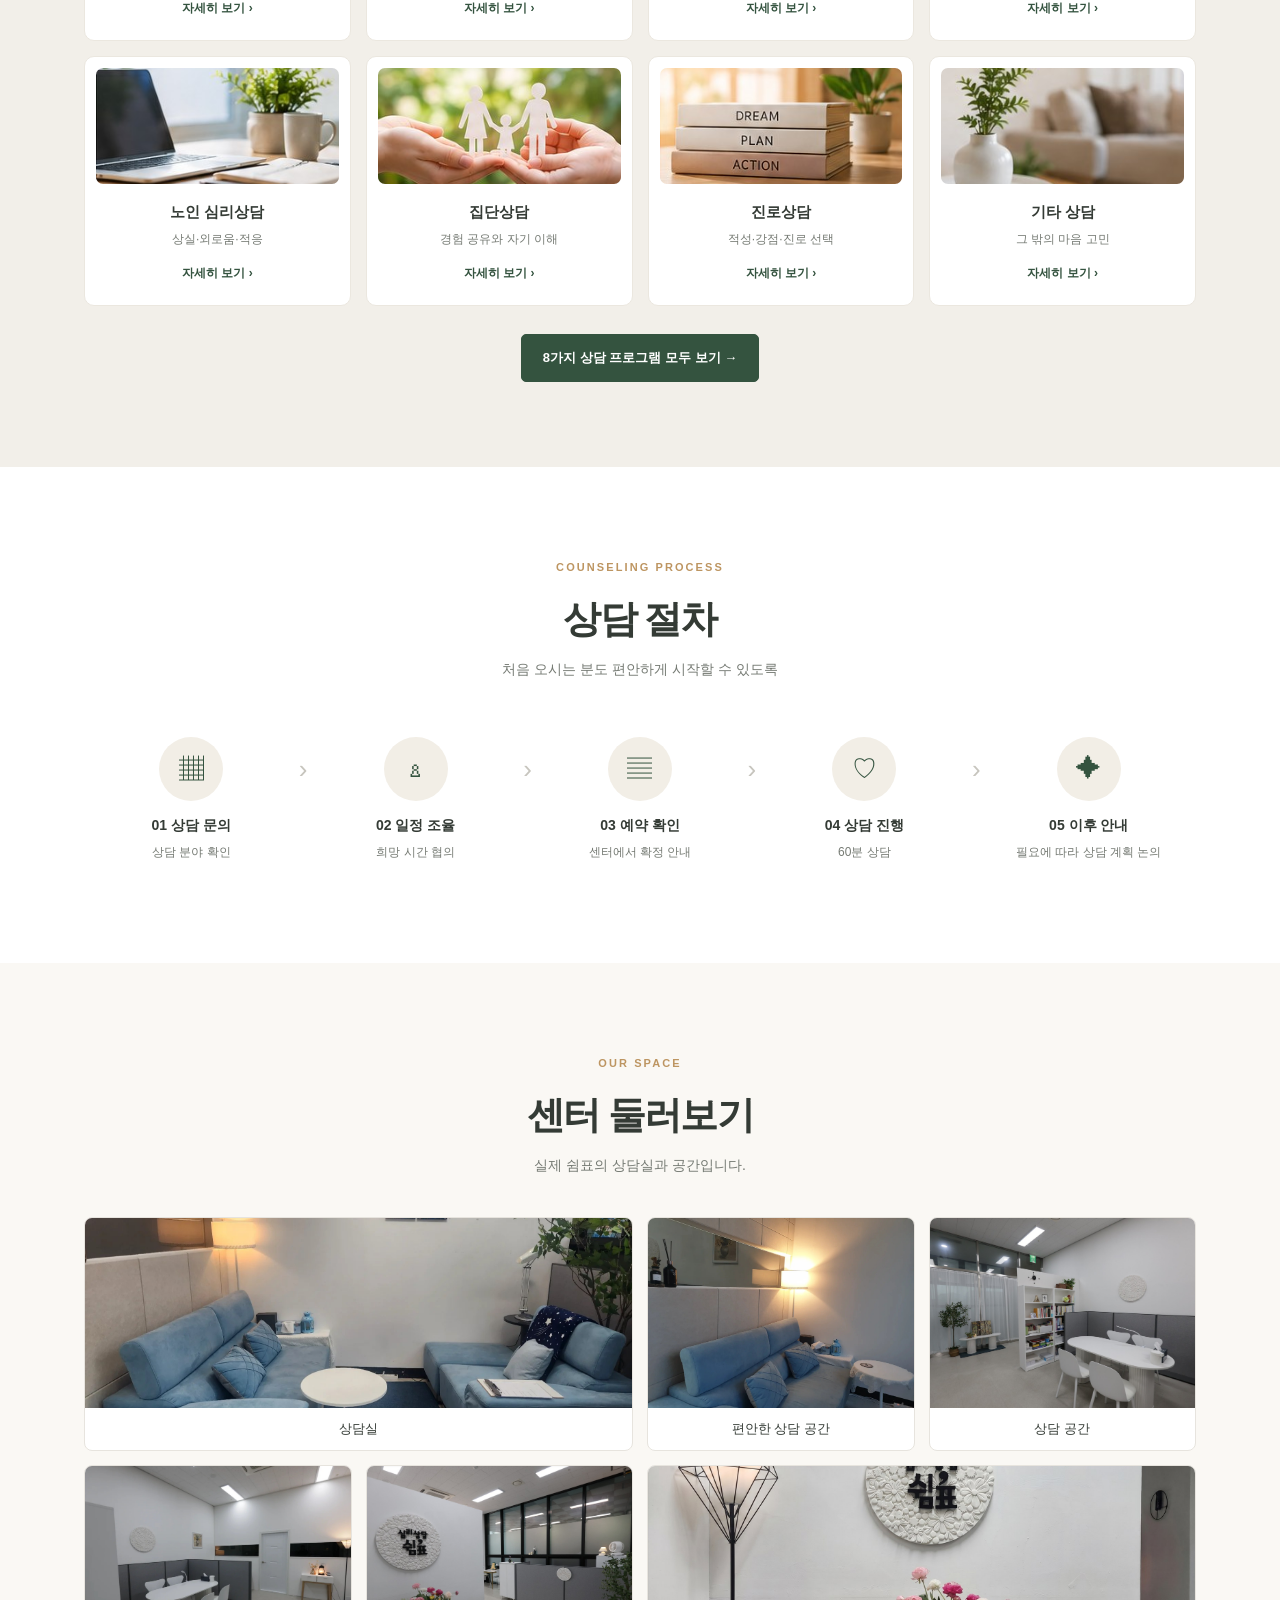
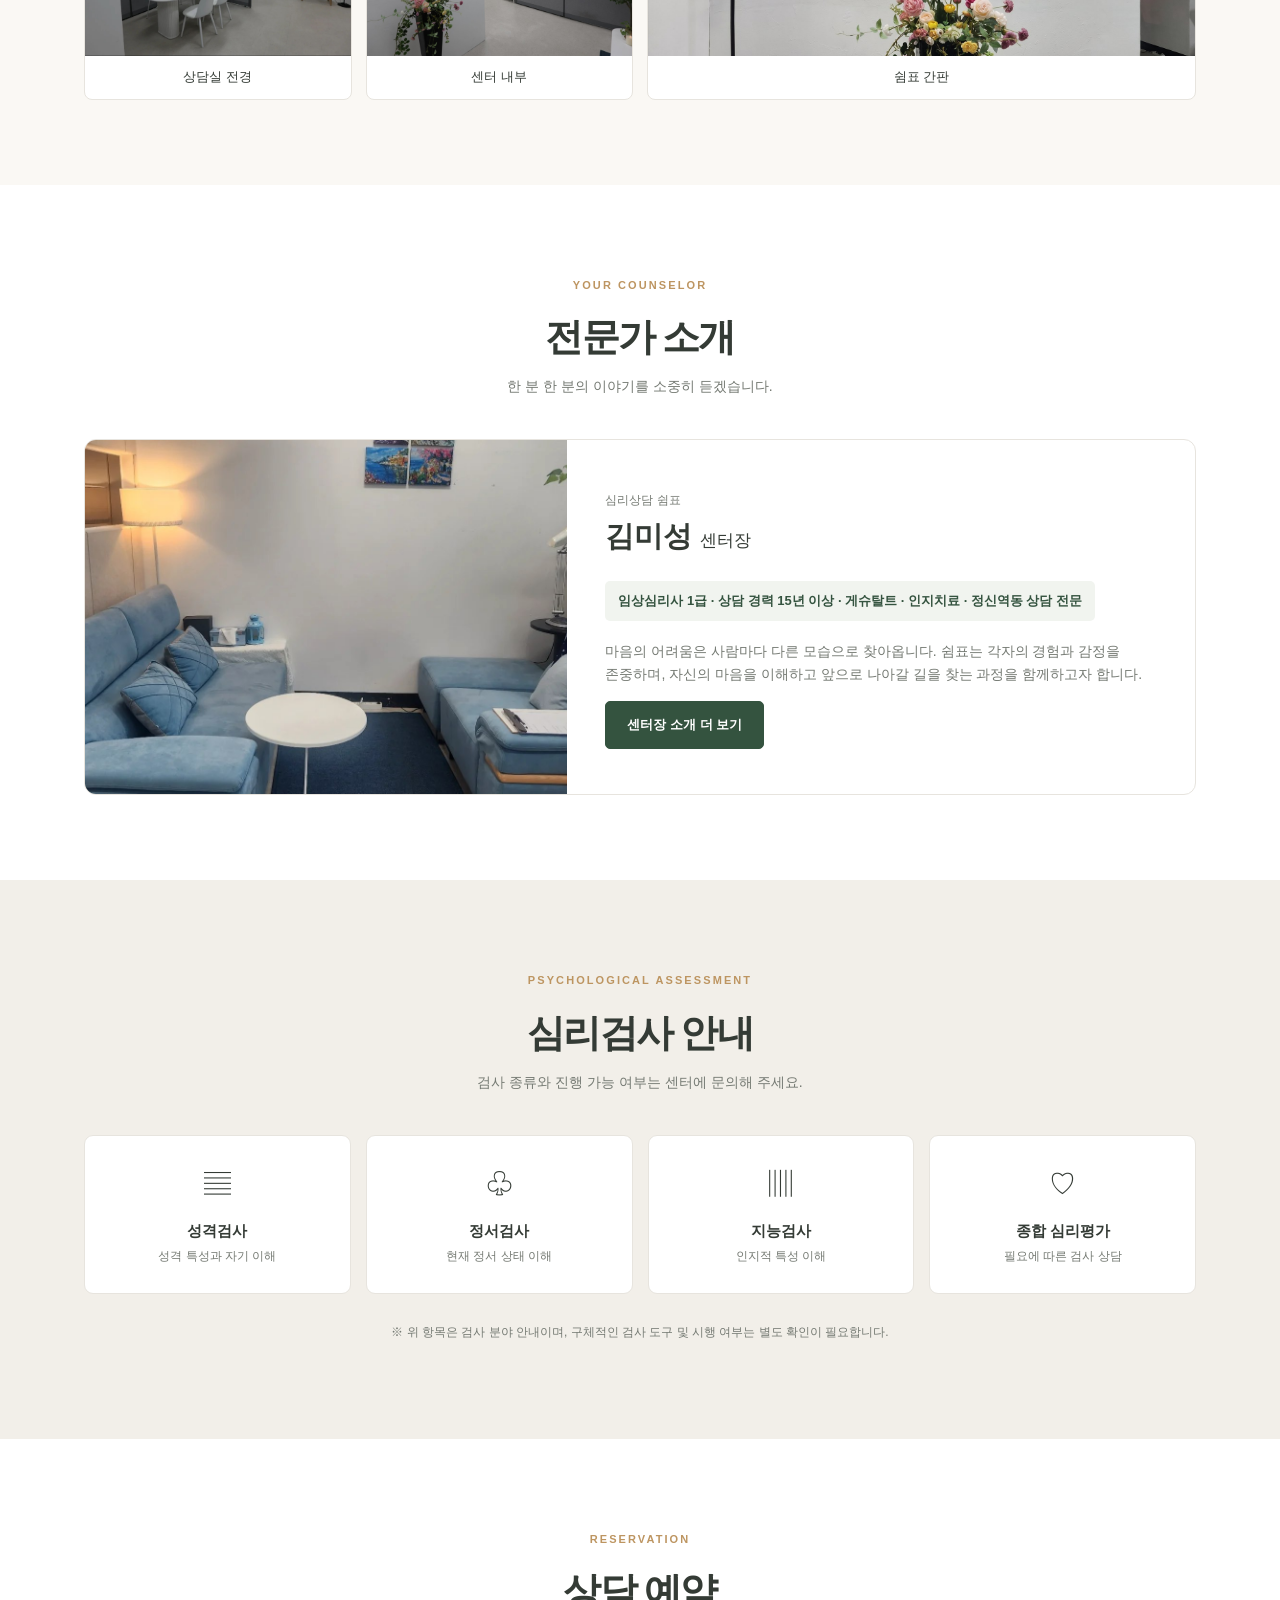
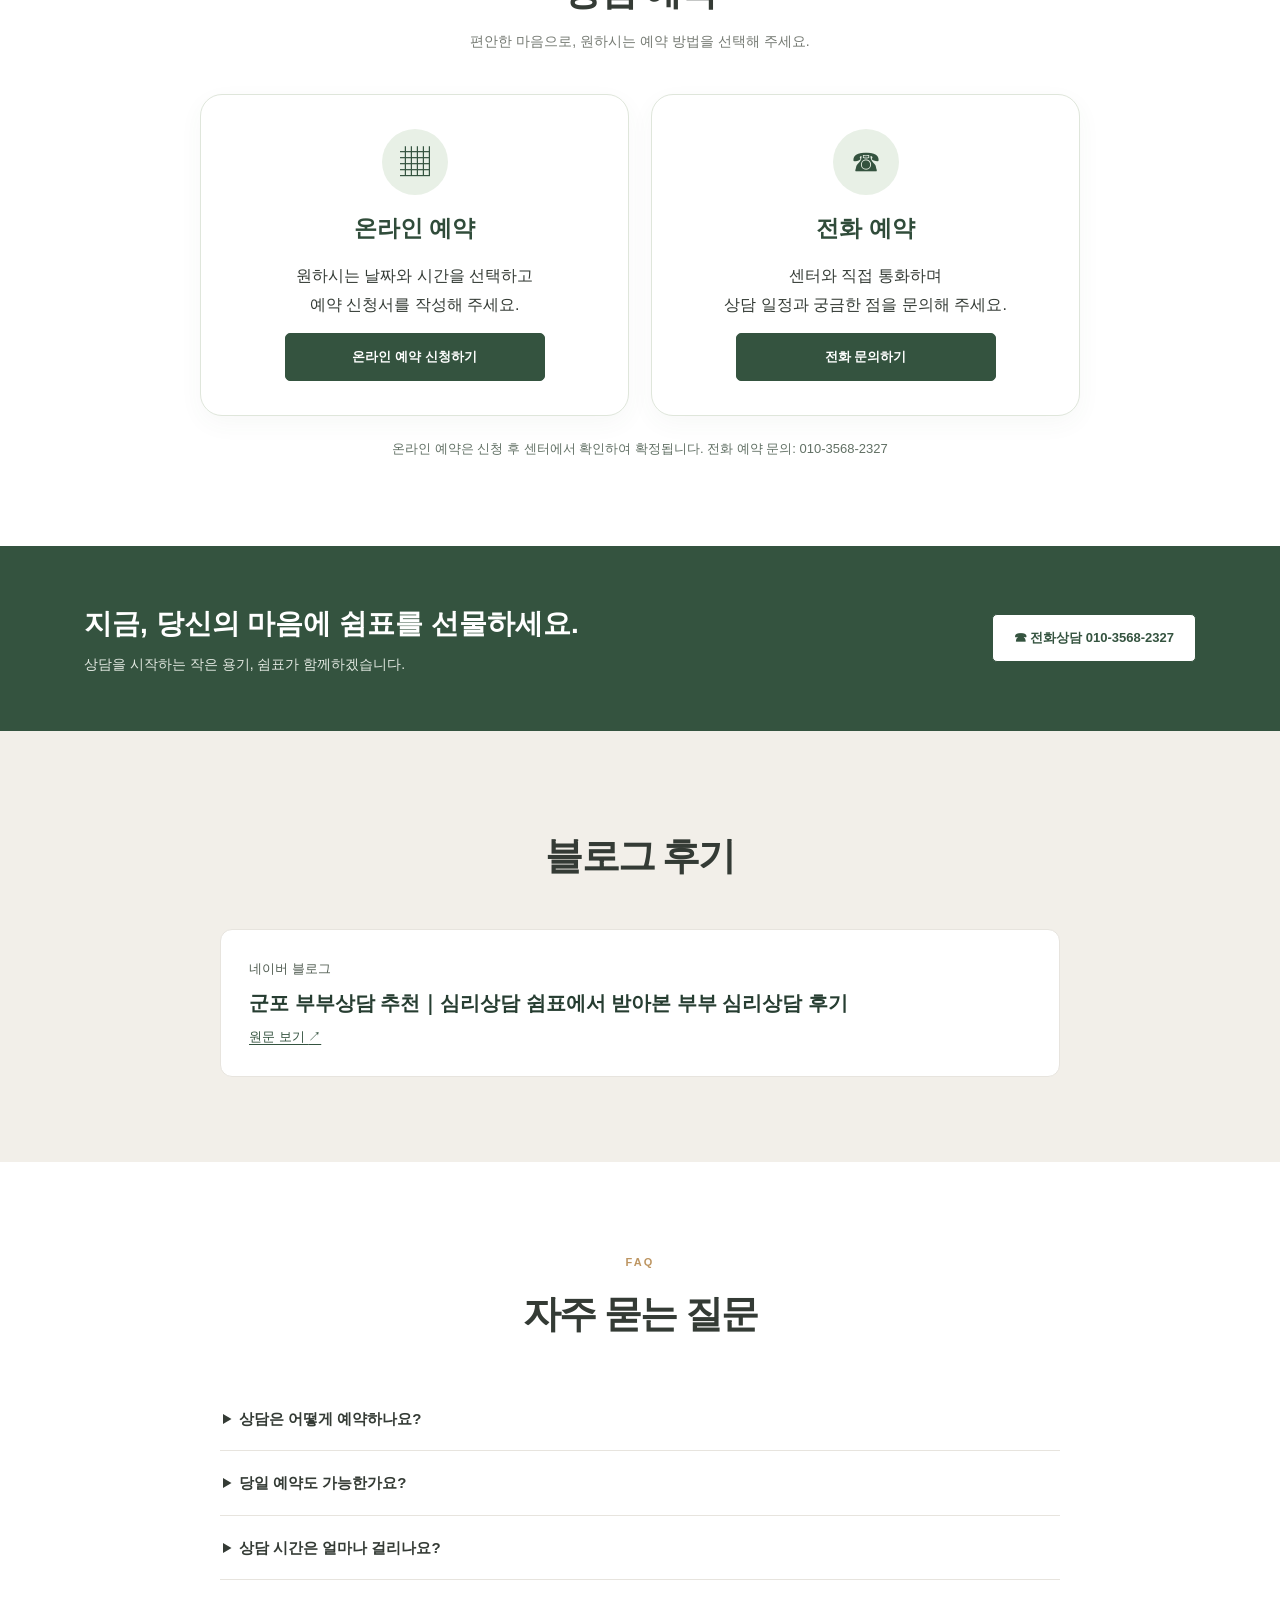
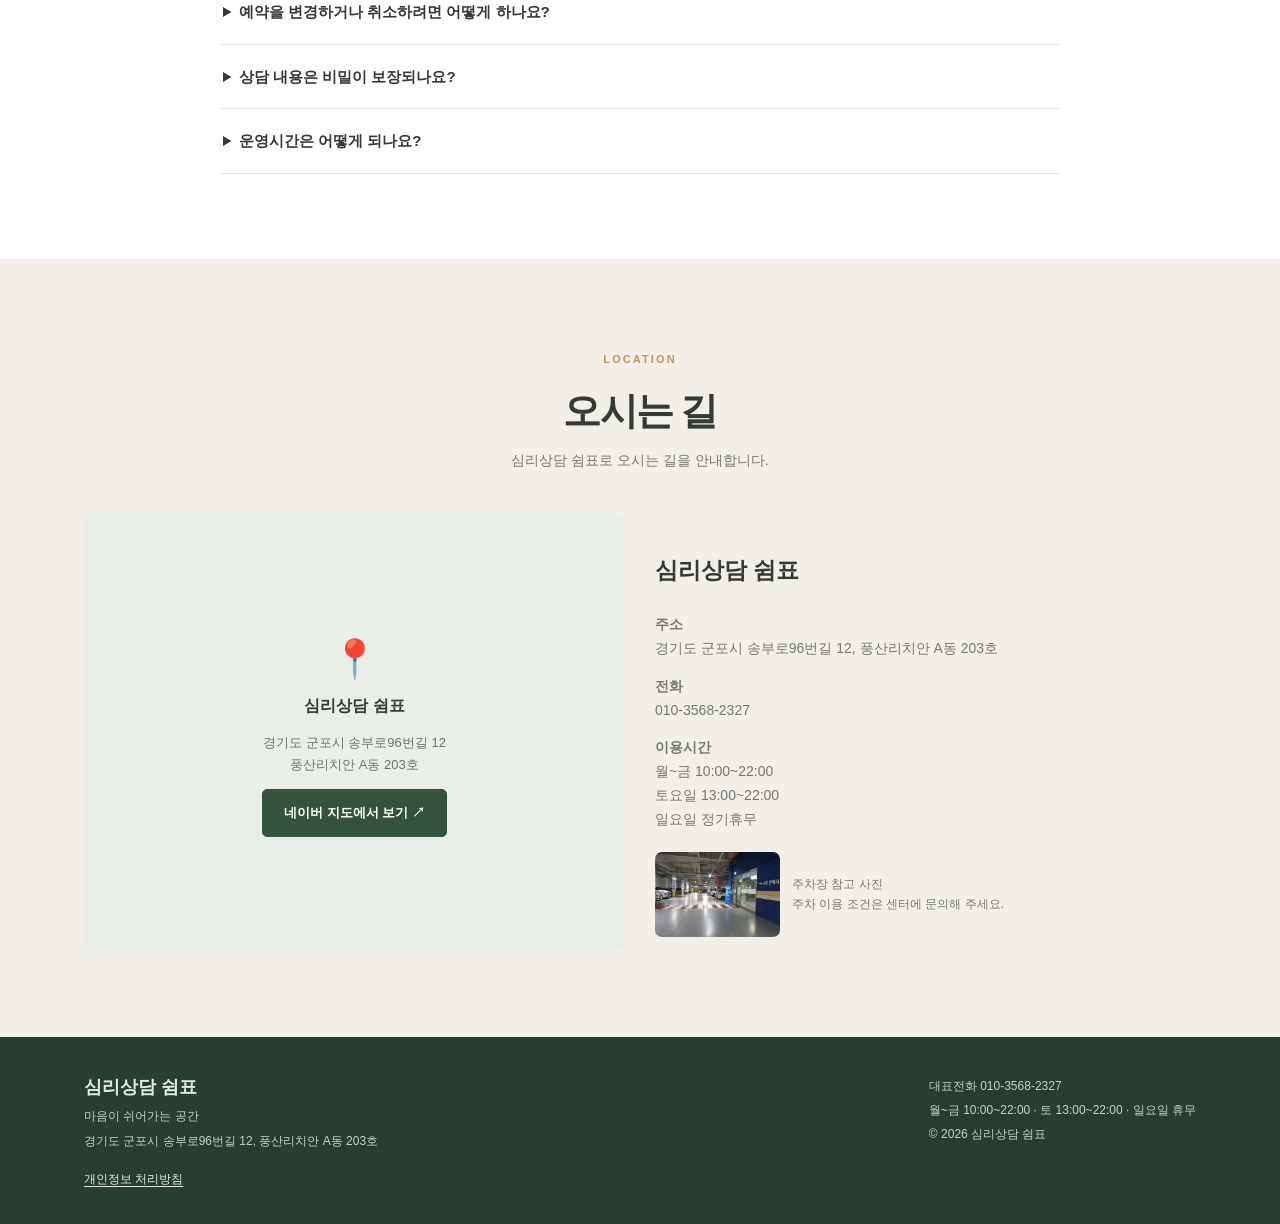
==== commit a4d7c449: "Add Naver blog review to the homepage" ====
--- a/index.html
+++ b/index.html
@@ -111,6 +111,18 @@
 <section class="section alt" id="tests"><div class="wrap"><div class="head"><span class="eyebrow">PSYCHOLOGICAL ASSESSMENT</span><h2>심리검사 안내</h2><p>검사 종류와 진행 가능 여부는 센터에 문의해 주세요.</p></div><div class="tests"><div class="test"><div class="symbol">▤</div><h3>성격검사</h3><p>성격 특성과 자기 이해</p></div><div class="test"><div class="symbol">♧</div><h3>정서검사</h3><p>현재 정서 상태 이해</p></div><div class="test"><div class="symbol">▥</div><h3>지능검사</h3><p>인지적 특성 이해</p></div><div class="test"><div class="symbol">♡</div><h3>종합 심리평가</h3><p>필요에 따른 검사 상담</p></div></div><p class="tiny centered">※ 위 항목은 검사 분야 안내이며, 구체적인 검사 도구 및 시행 여부는 별도 확인이 필요합니다.</p></div></section>
 <section class="section white" id="booking"><div class="wrap"><div class="head"><span class="eyebrow">RESERVATION</span><h2>상담 예약</h2><p>편안한 마음으로, 원하시는 예약 방법을 선택해 주세요.</p></div><div class="booking-choice-grid"><article class="booking-choice"><span class="booking-choice-icon" aria-hidden="true">▦</span><h3>온라인 예약</h3><p>원하시는 날짜와 시간을 선택하고<br/>예약 신청서를 작성해 주세요.</p><a class="btn" href="booking.html#bookingCalendar">온라인 예약 신청하기</a></article><article class="booking-choice"><span class="booking-choice-icon" aria-hidden="true">☎</span><h3>전화 예약</h3><p>센터와 직접 통화하며<br/>상담 일정과 궁금한 점을 문의해 주세요.</p><a class="btn" href="tel:01035682327">전화 문의하기</a></article></div><p class="booking-choice-foot">온라인 예약은 신청 후 센터에서 확인하여 확정됩니다. 전화 예약 문의: 010-3568-2327</p></div></section>
 <section class="info-strip"><div class="wrap"><div><h2>지금, 당신의 마음에 쉼표를 선물하세요.</h2><p>상담을 시작하는 작은 용기, 쉼표가 함께하겠습니다.</p></div><a class="btn light" href="tel:01035682327">☎ 전화상담 010-3568-2327</a></div></section>
+<section class="section alt" id="blog-reviews" aria-labelledby="blog-reviews-title">
+  <div class="wrap">
+    <div class="head"><h2 id="blog-reviews-title">블로그 후기</h2></div>
+    <ul class="blog-review-list">
+      <li><a class="blog-review-link" href="https://blog.naver.com/parkh9053/224468133727">
+        <span class="blog-review-source">네이버 블로그</span>
+        <strong>군포 부부상담 추천｜심리상담 쉼표에서 받아본 부부 심리상담 후기</strong>
+        <span class="blog-review-action">원문 보기 <span aria-hidden="true">↗</span></span>
+      </a></li>
+    </ul>
+  </div>
+</section>
 <section class="section white" id="faq"><div class="wrap"><div class="head"><span class="eyebrow">FAQ</span><h2>자주 묻는 질문</h2></div><div class="faq"><details><summary>상담은 어떻게 예약하나요?</summary><p>상담 예약 페이지에서 프로그램과 희망 날짜·시간을 선택한 뒤 이름과 연락처를 입력해 신청하실 수 있습니다. 센터에서 확인하고 승인한 후 예약이 확정됩니다.</p></details><details><summary>당일 예약도 가능한가요?</summary><p>온라인 예약은 당일 신청이 제한되며 다음 날부터 신청하실 수 있습니다. 일정 문의는 센터로 전화해 주세요.</p></details><details><summary>상담 시간은 얼마나 걸리나요?</summary><p>기본 상담은 60분 단위로 안내합니다. 심리검사·집단상담 등은 진행 방식과 소요 시간이 다를 수 있으니 사전에 문의해 주세요.</p></details><details><summary>예약을 변경하거나 취소하려면 어떻게 하나요?</summary><p>대표전화 010-3568-2327로 연락해 주세요. 변경 가능 여부는 상담 일정에 따라 확인해 드립니다.</p></details><details><summary>상담 내용은 비밀이 보장되나요?</summary><p>상담 내용과 개인정보는 비밀보장을 원칙으로 관리합니다. 다만 법령에 따른 의무 또는 긴급한 안전상 사유 등 예외가 있을 수 있습니다.</p></details><details><summary>운영시간은 어떻게 되나요?</summary><p>월~금 10:00~22:00, 토요일 13:00~22:00이며 일요일은 휴무입니다.</p></details></div></div></section>
 <section class="section alt" id="location"><div class="wrap"><div class="head"><span class="eyebrow">LOCATION</span><h2>오시는 길</h2><p>심리상담 쉼표로 오시는 길을 안내합니다.</p></div><div class="location"><div class="map-placeholder"><div><div class="pin">📍</div><strong>심리상담 쉼표</strong><p>경기도 군포시 송부로96번길 12<br/>풍산리치안 A동 203호</p><a class="btn" href="https://map.naver.com/p/search/%EA%B2%BD%EA%B8%B0%EB%8F%84%20%EA%B5%B0%ED%8F%AC%EC%8B%9C%20%EC%86%A1%EB%B6%80%EB%A1%9C96%EB%B2%88%EA%B8%B8%2012" rel="noopener noreferrer" target="_blank">네이버 지도에서 보기 ↗</a></div></div><div class="address"><h3>심리상담 쉼표</h3><p><strong>주소</strong><br/>경기도 군포시 송부로96번길 12, 풍산리치안 A동 203호</p><p><strong>전화</strong><br/><a href="tel:01035682327">010-3568-2327</a></p><p><strong>이용시간</strong><br/>월~금 10:00~22:00<br/>토요일 13:00~22:00<br/>일요일 정기휴무</p><div class="parking"><img alt="지하주차장 사진" loading="lazy" src="assets/space-3.jpg"/><span>주차장 참고 사진<br/>주차 이용 조건은 센터에 문의해 주세요.</span></div></div></div></div></section></main>
 <footer><div class="wrap footer-flex"><div><strong style="font-size:18px">심리상담 쉼표</strong><p>마음이 쉬어가는 공간</p><p>경기도 군포시 송부로96번길 12, 풍산리치안 A동 203호</p></div><div><p>대표전화 010-3568-2327</p><p>월~금 10:00~22:00 · 토 13:00~22:00 · 일요일 휴무</p><p>© <span data-year="" id="year"></span> 심리상담 쉼표</p></div></div><div class="wrap" style="margin-top:14px"><a href="privacy.html" style="text-decoration:underline;text-underline-offset:3px">개인정보 처리방침</a></div></footer><a class="sticky-phone" href="tel:01035682327">☎ 상담 문의</a>
--- a/style.css
+++ b/style.css
@@ -201,3 +201,24 @@
 .submission-complete p{line-height:1.8;white-space:pre-line;overflow-wrap:anywhere;margin:0 0 24px}
 .submission-complete .btn{min-width:120px;min-height:44px;cursor:pointer}
 .submission-complete .btn:focus-visible{outline:3px solid #315b3d;outline-offset:4px}
+.blog-review-list {
+  max-width: 840px;
+  margin: 0 auto;
+  padding: 0;
+  list-style: none;
+  display: grid;
+  gap: 12px;
+}
+.blog-review-link {
+  display: grid;
+  gap: 6px;
+  padding: clamp(18px, 4vw, 28px);
+  border: 1px solid var(--line);
+  border-radius: 12px;
+  background: white;
+  color: var(--deep);
+}
+.blog-review-link:hover { border-color: var(--green); }
+.blog-review-source { font-size: 13px; color: #525e53; }
+.blog-review-link strong { font-size: clamp(16px, 2.5vw, 20px); overflow-wrap: anywhere; }
+.blog-review-action { font-size: 13px; color: var(--green); text-decoration: underline; text-underline-offset: 3px; }
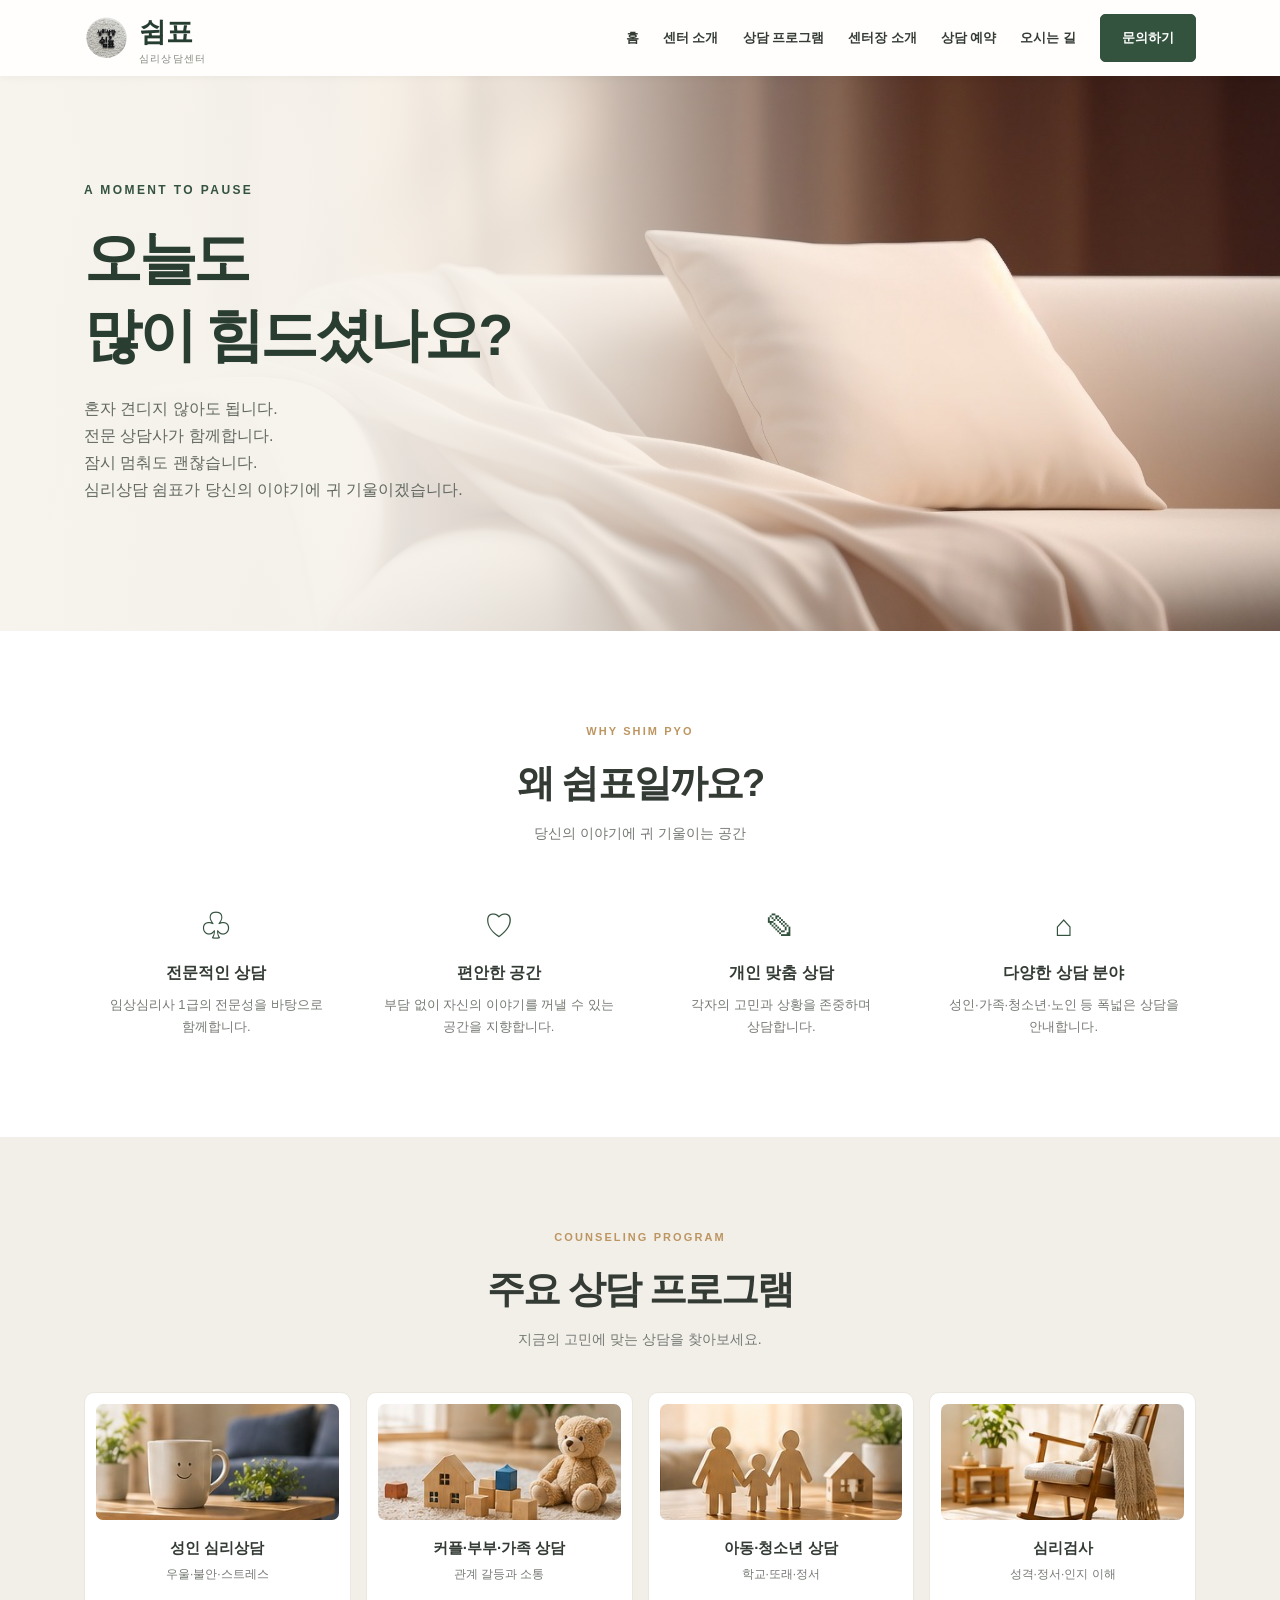
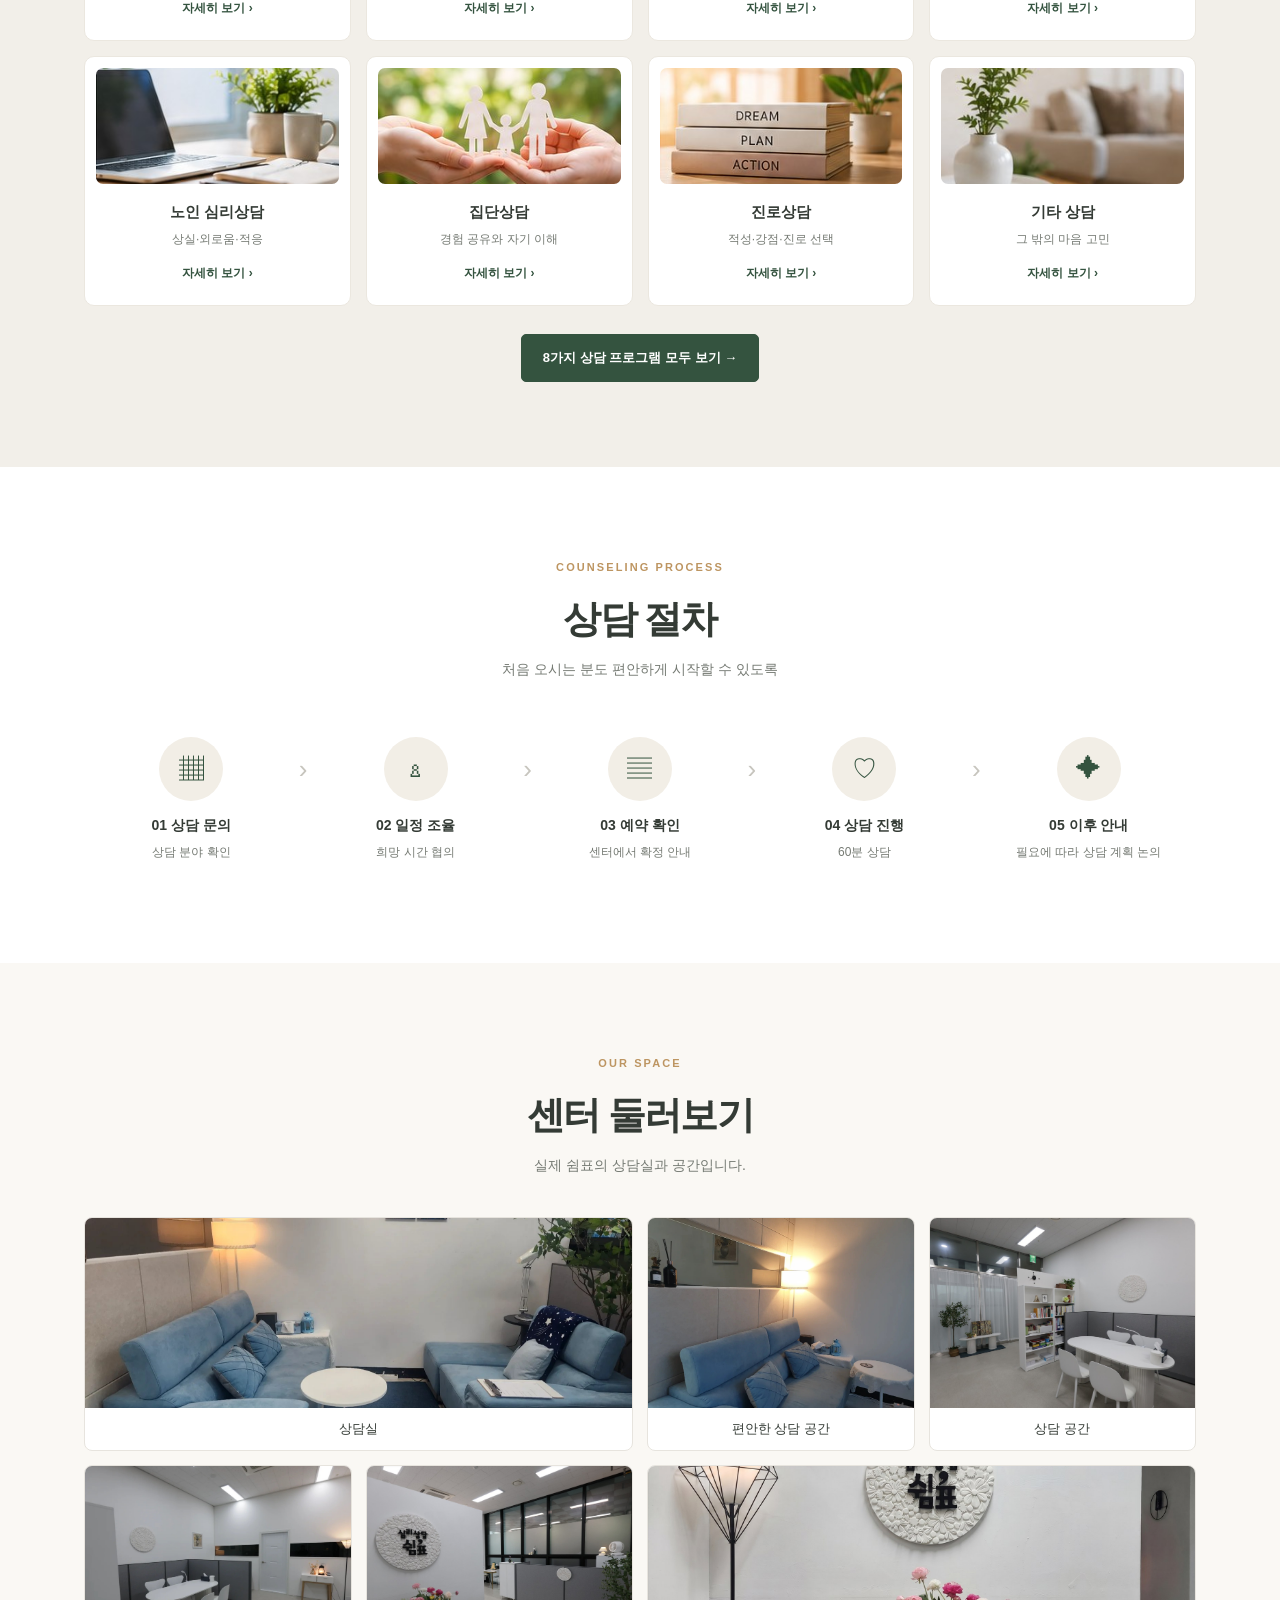
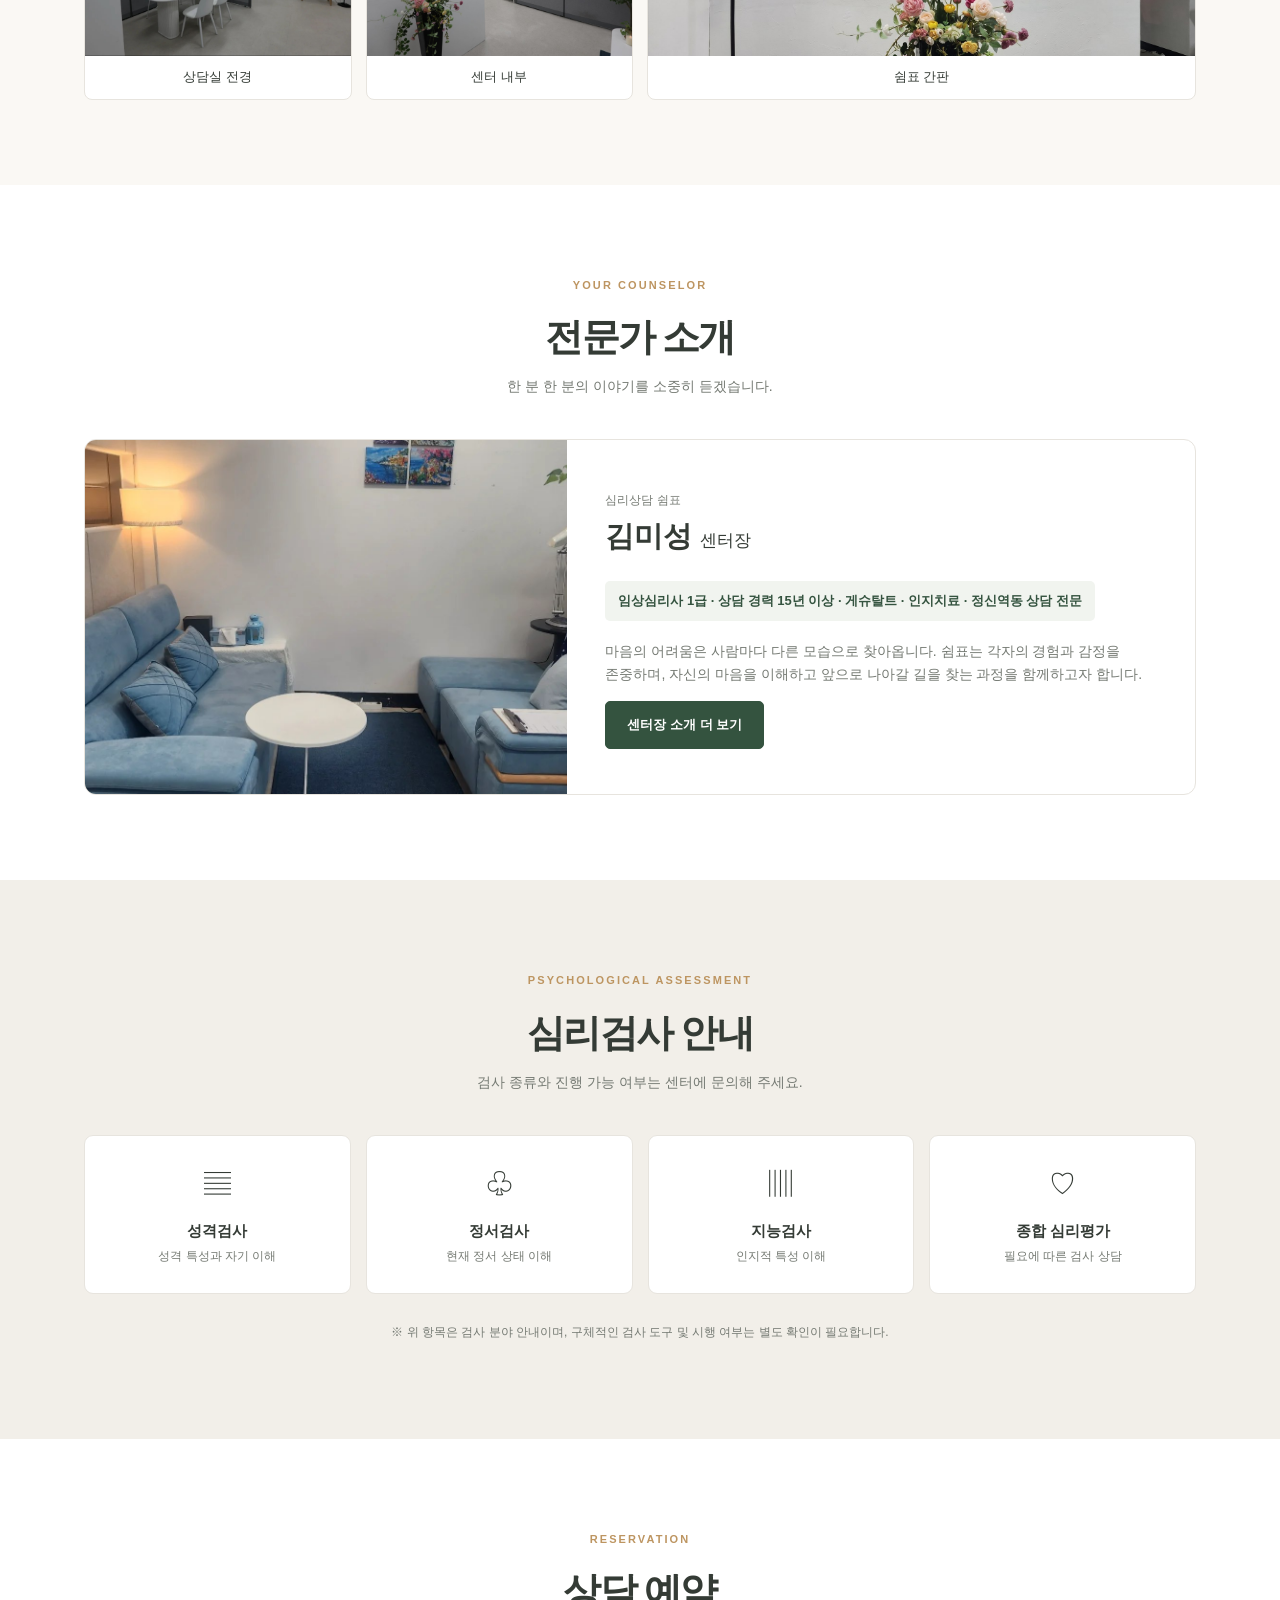
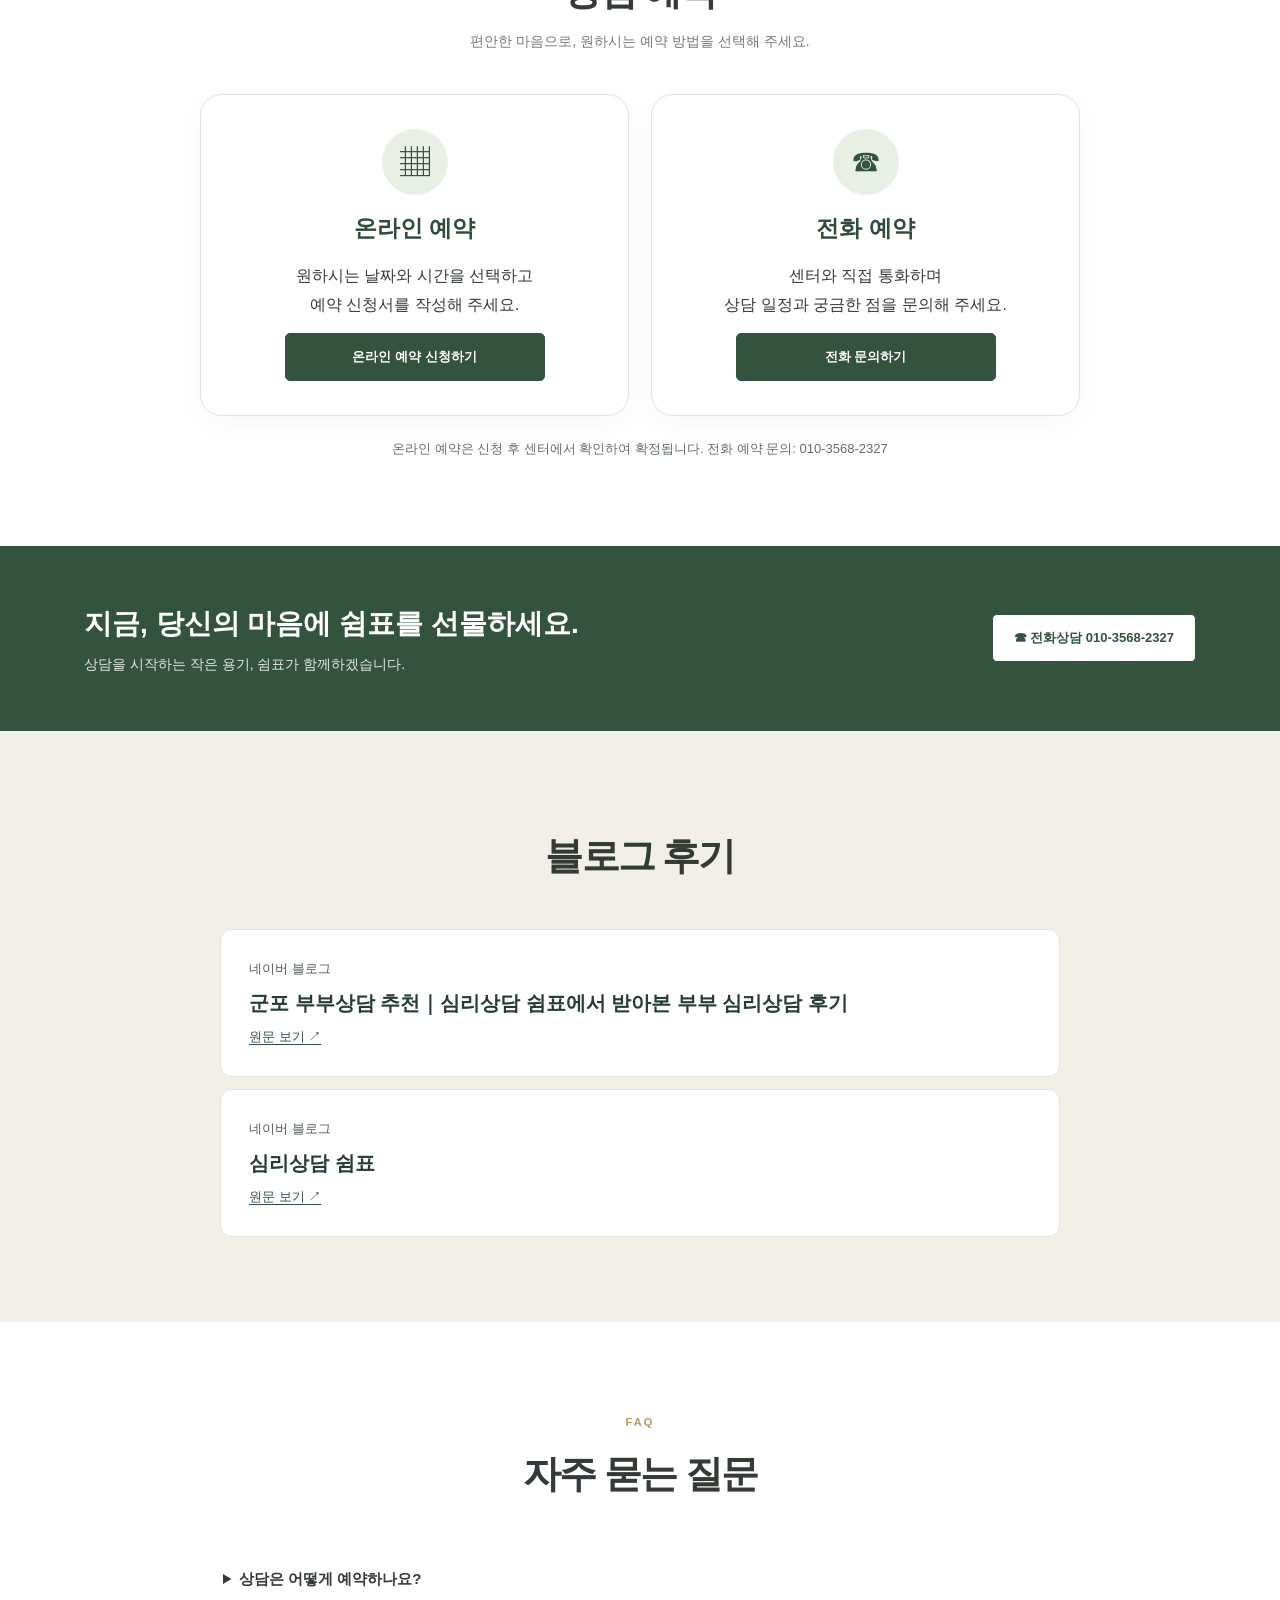
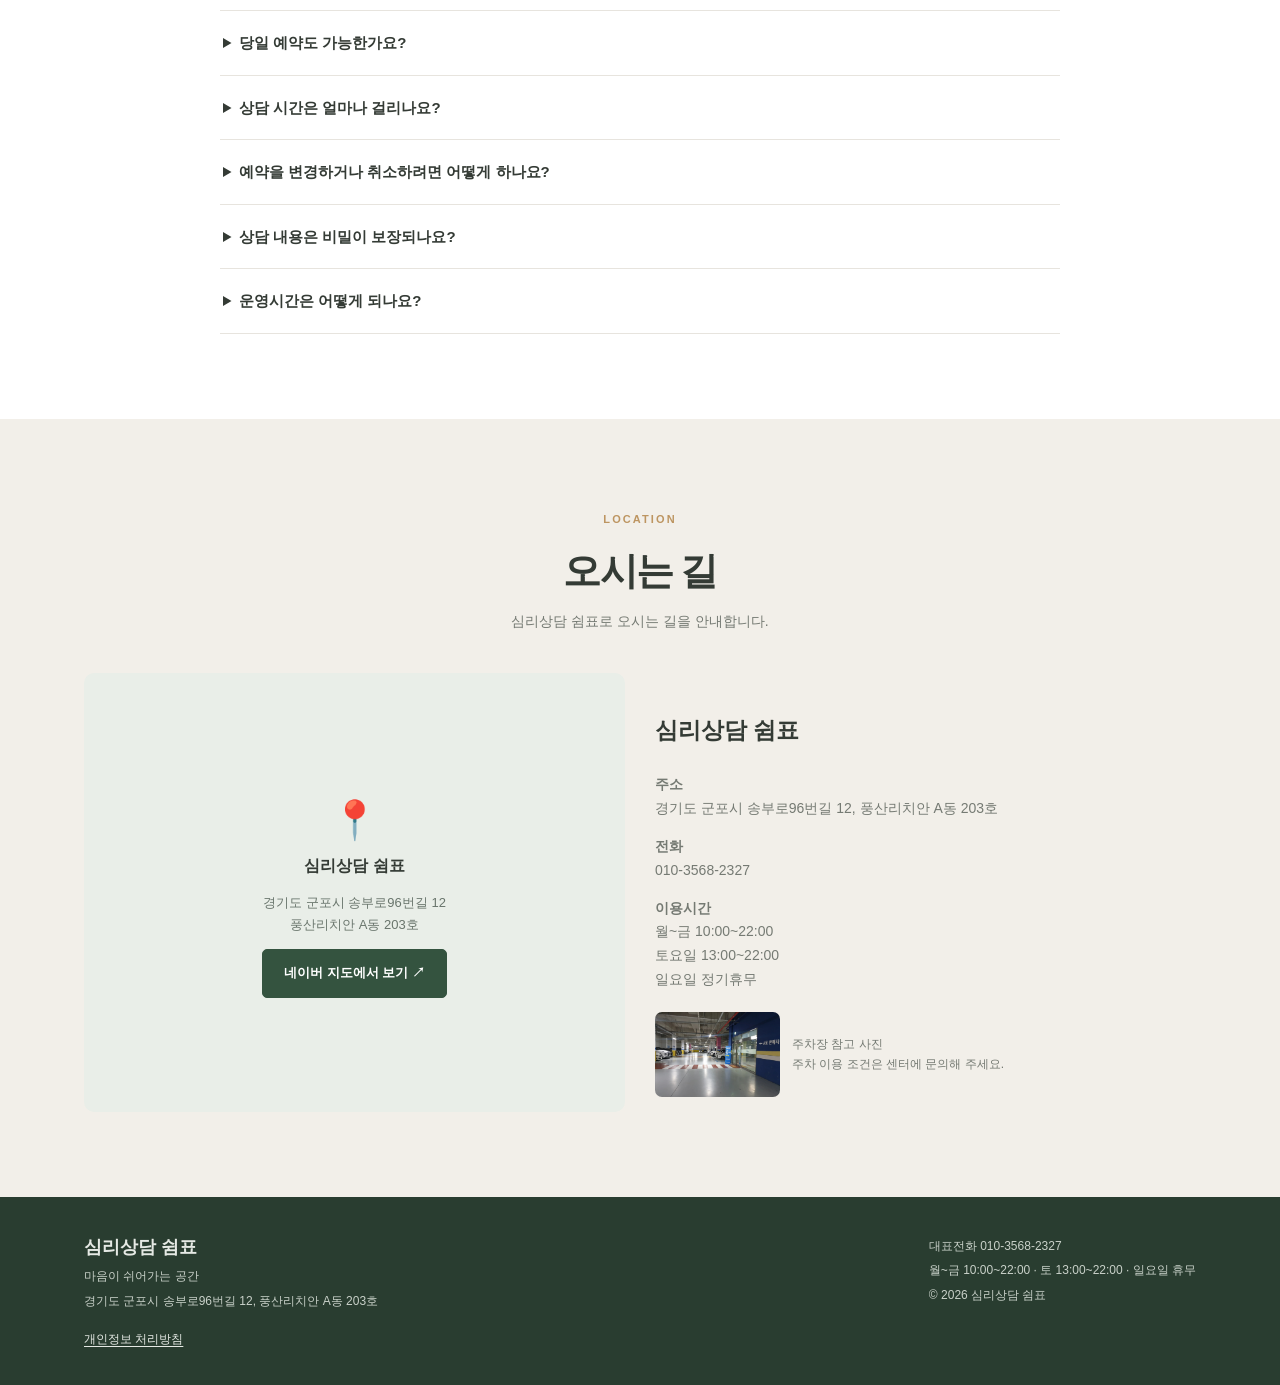
==== commit 70cd4058: "Add second Naver blog review" ====
--- a/index.html
+++ b/index.html
@@ -120,6 +120,11 @@
         <strong>군포 부부상담 추천｜심리상담 쉼표에서 받아본 부부 심리상담 후기</strong>
         <span class="blog-review-action">원문 보기 <span aria-hidden="true">↗</span></span>
       </a></li>
+      <li><a class="blog-review-link" href="https://blog.naver.com/ksbuinhs/224466780520">
+        <span class="blog-review-source">네이버 블로그</span>
+        <strong>심리상담 쉼표</strong>
+        <span class="blog-review-action">원문 보기 <span aria-hidden="true">↗</span></span>
+      </a></li>
     </ul>
   </div>
 </section>
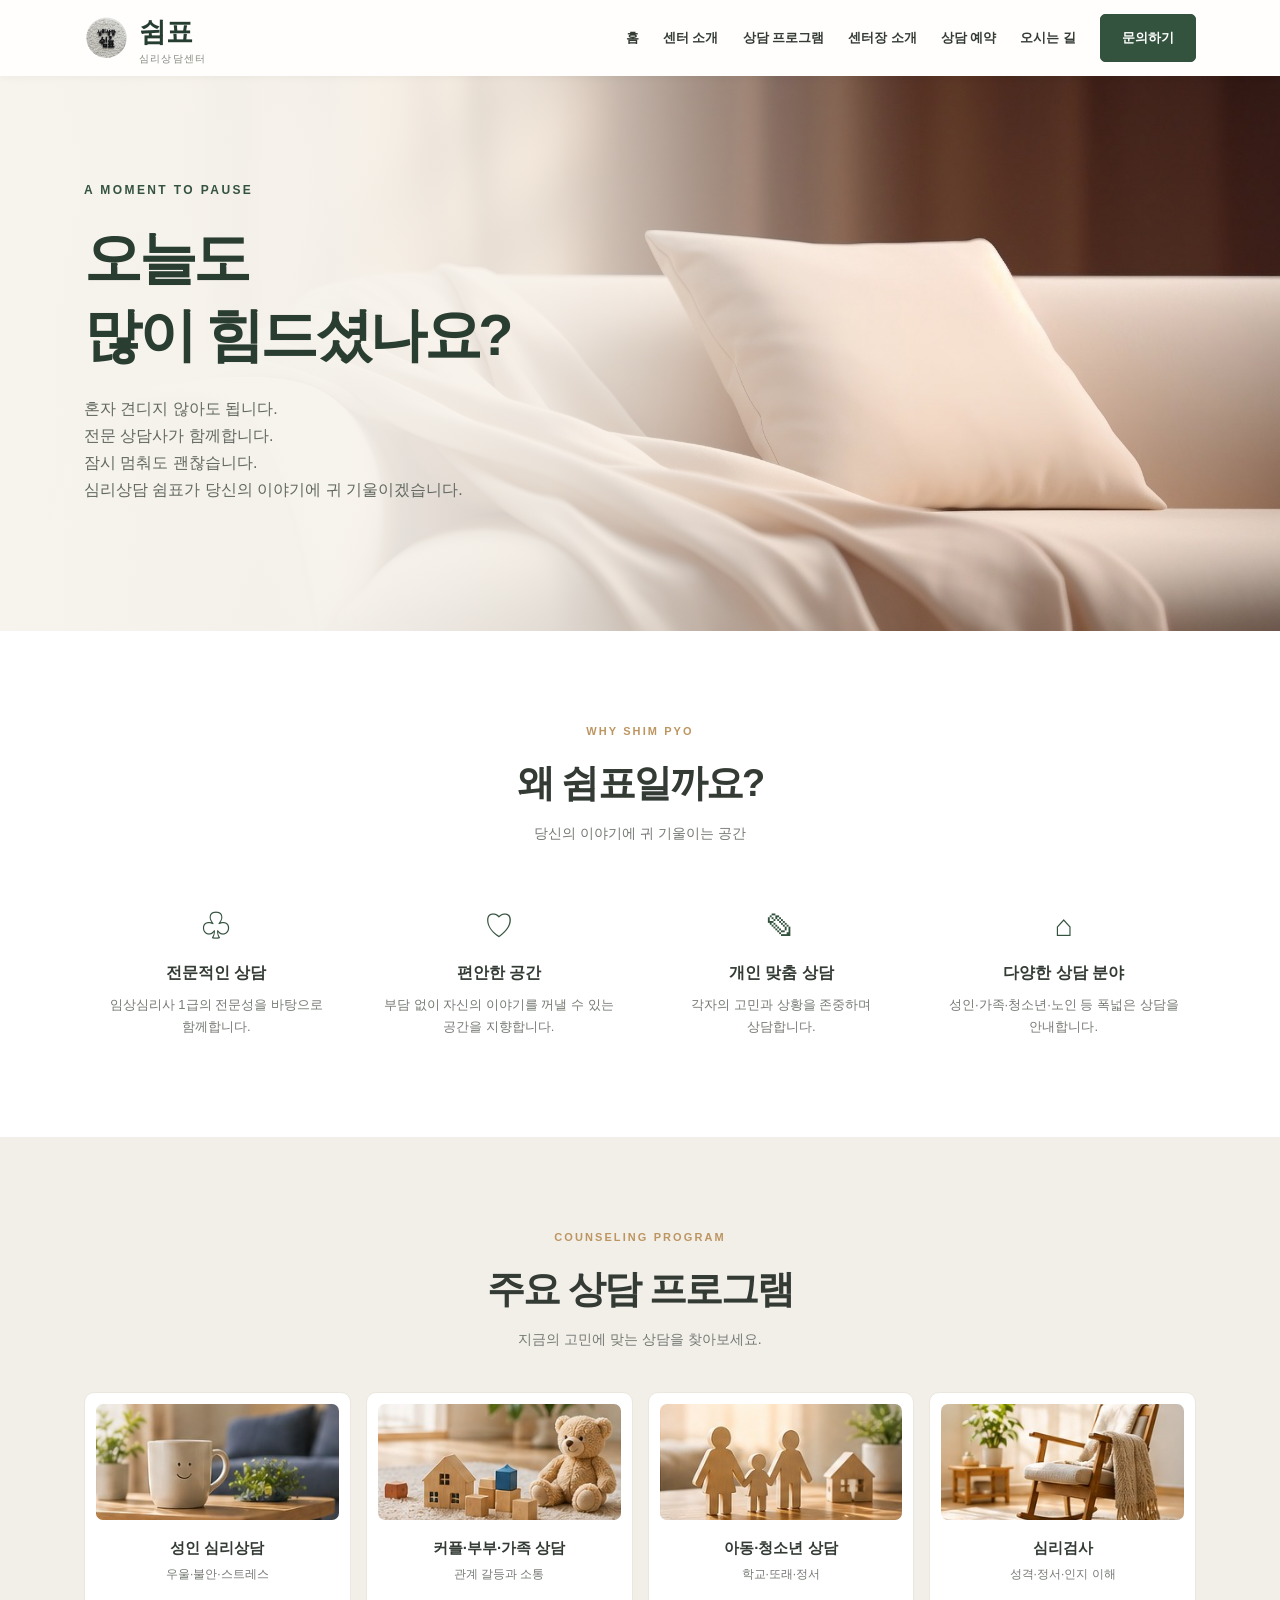
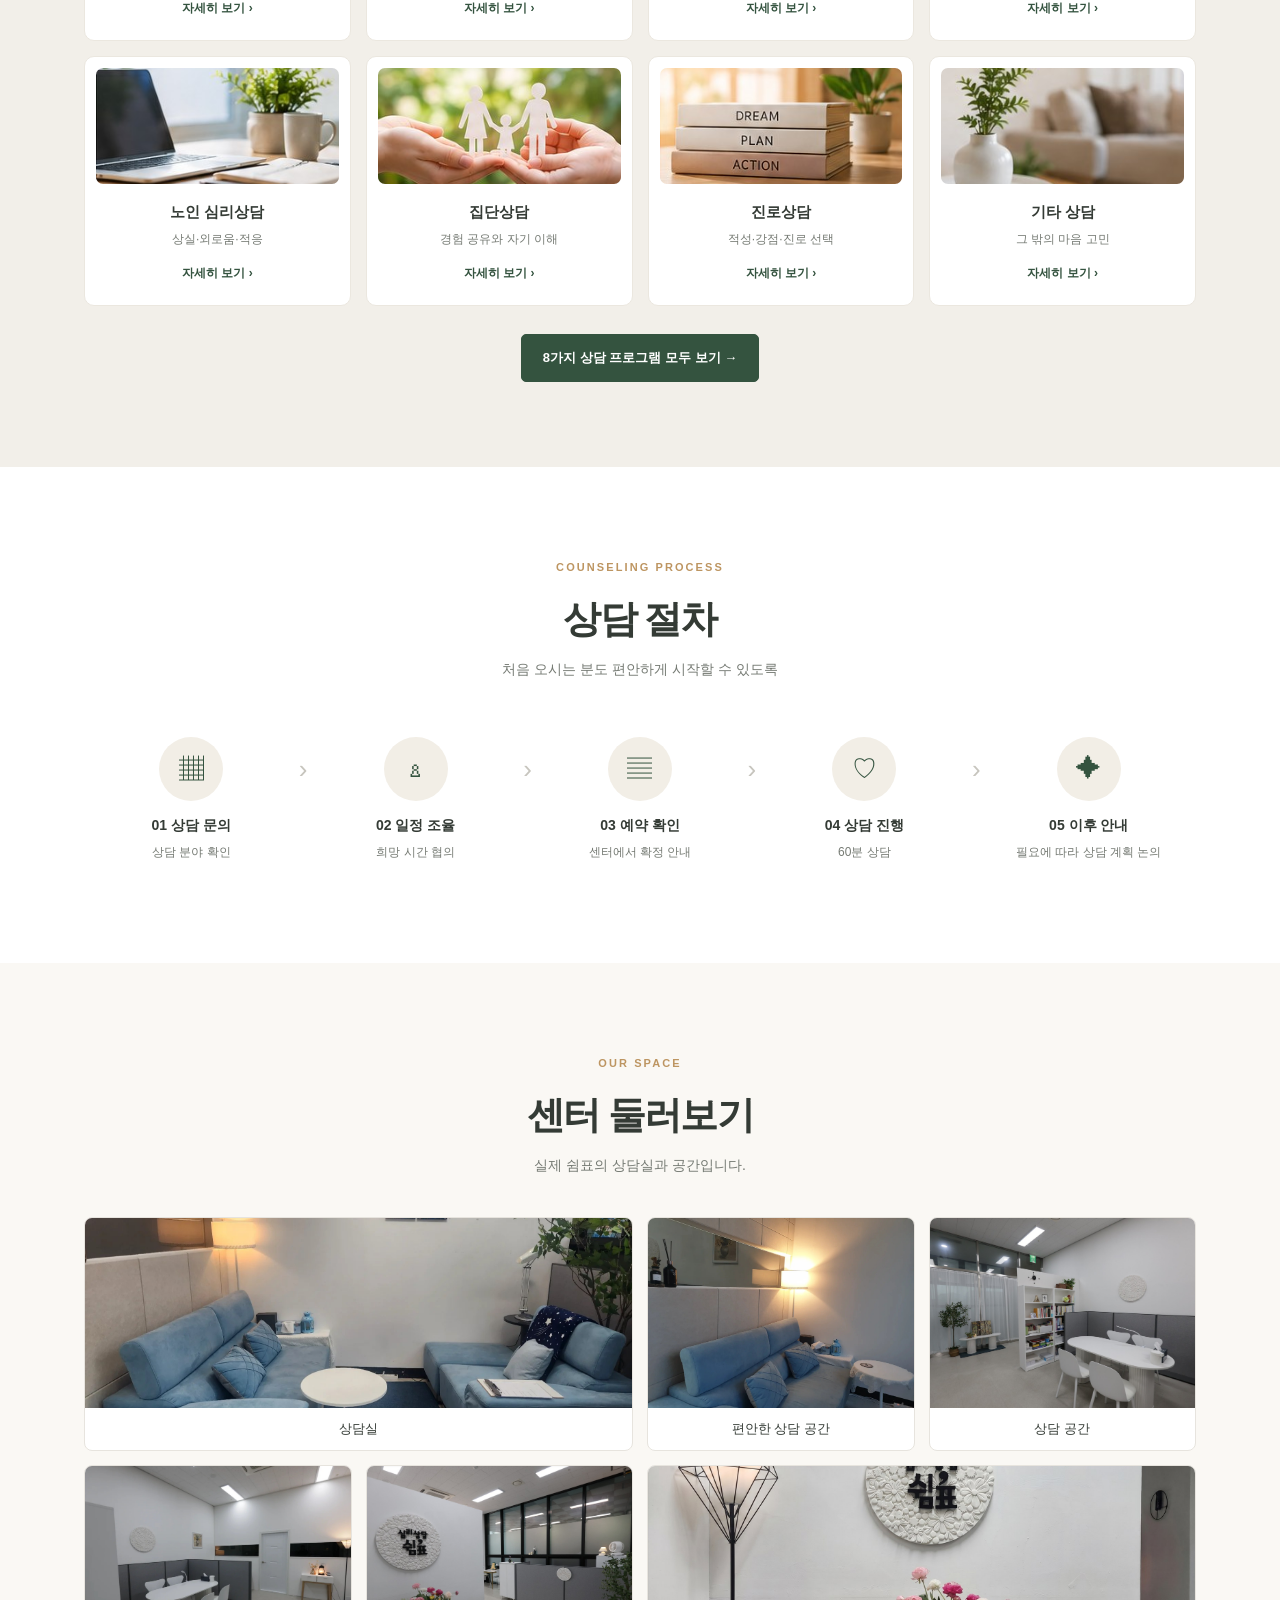
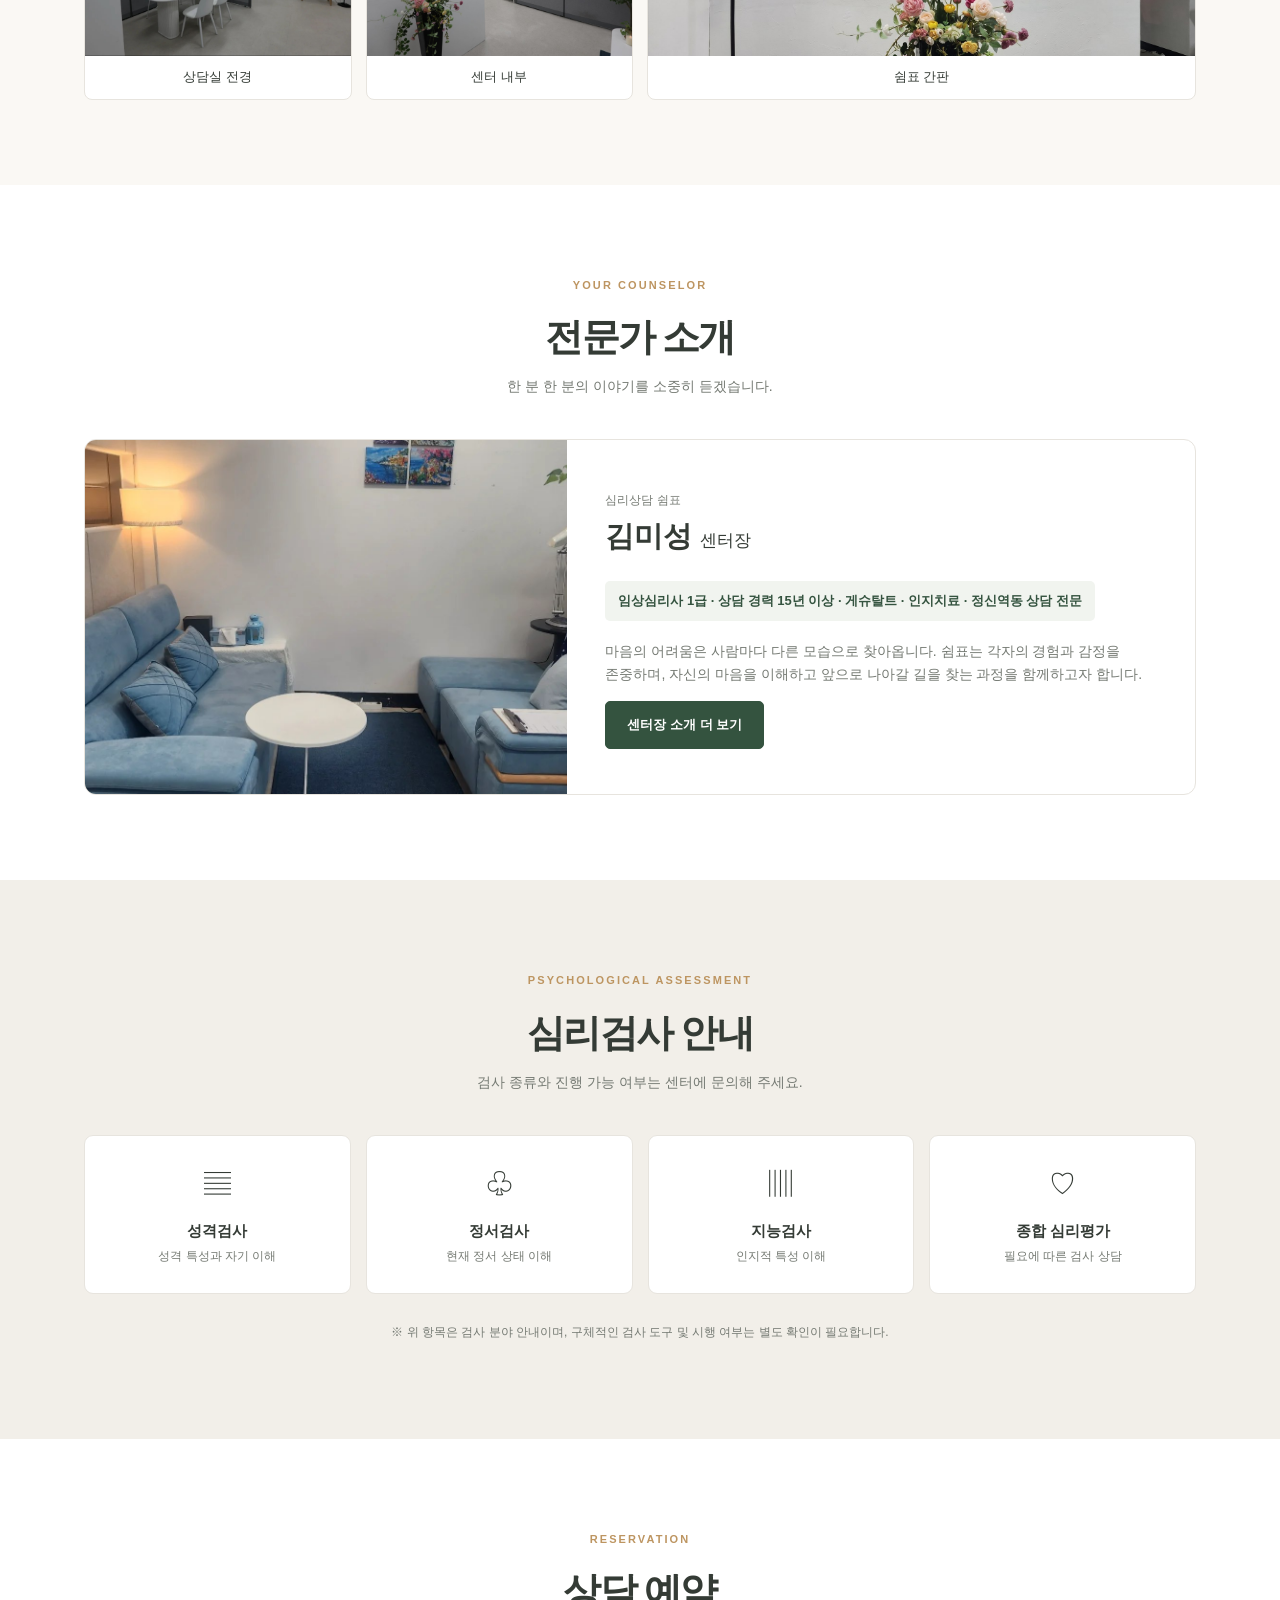
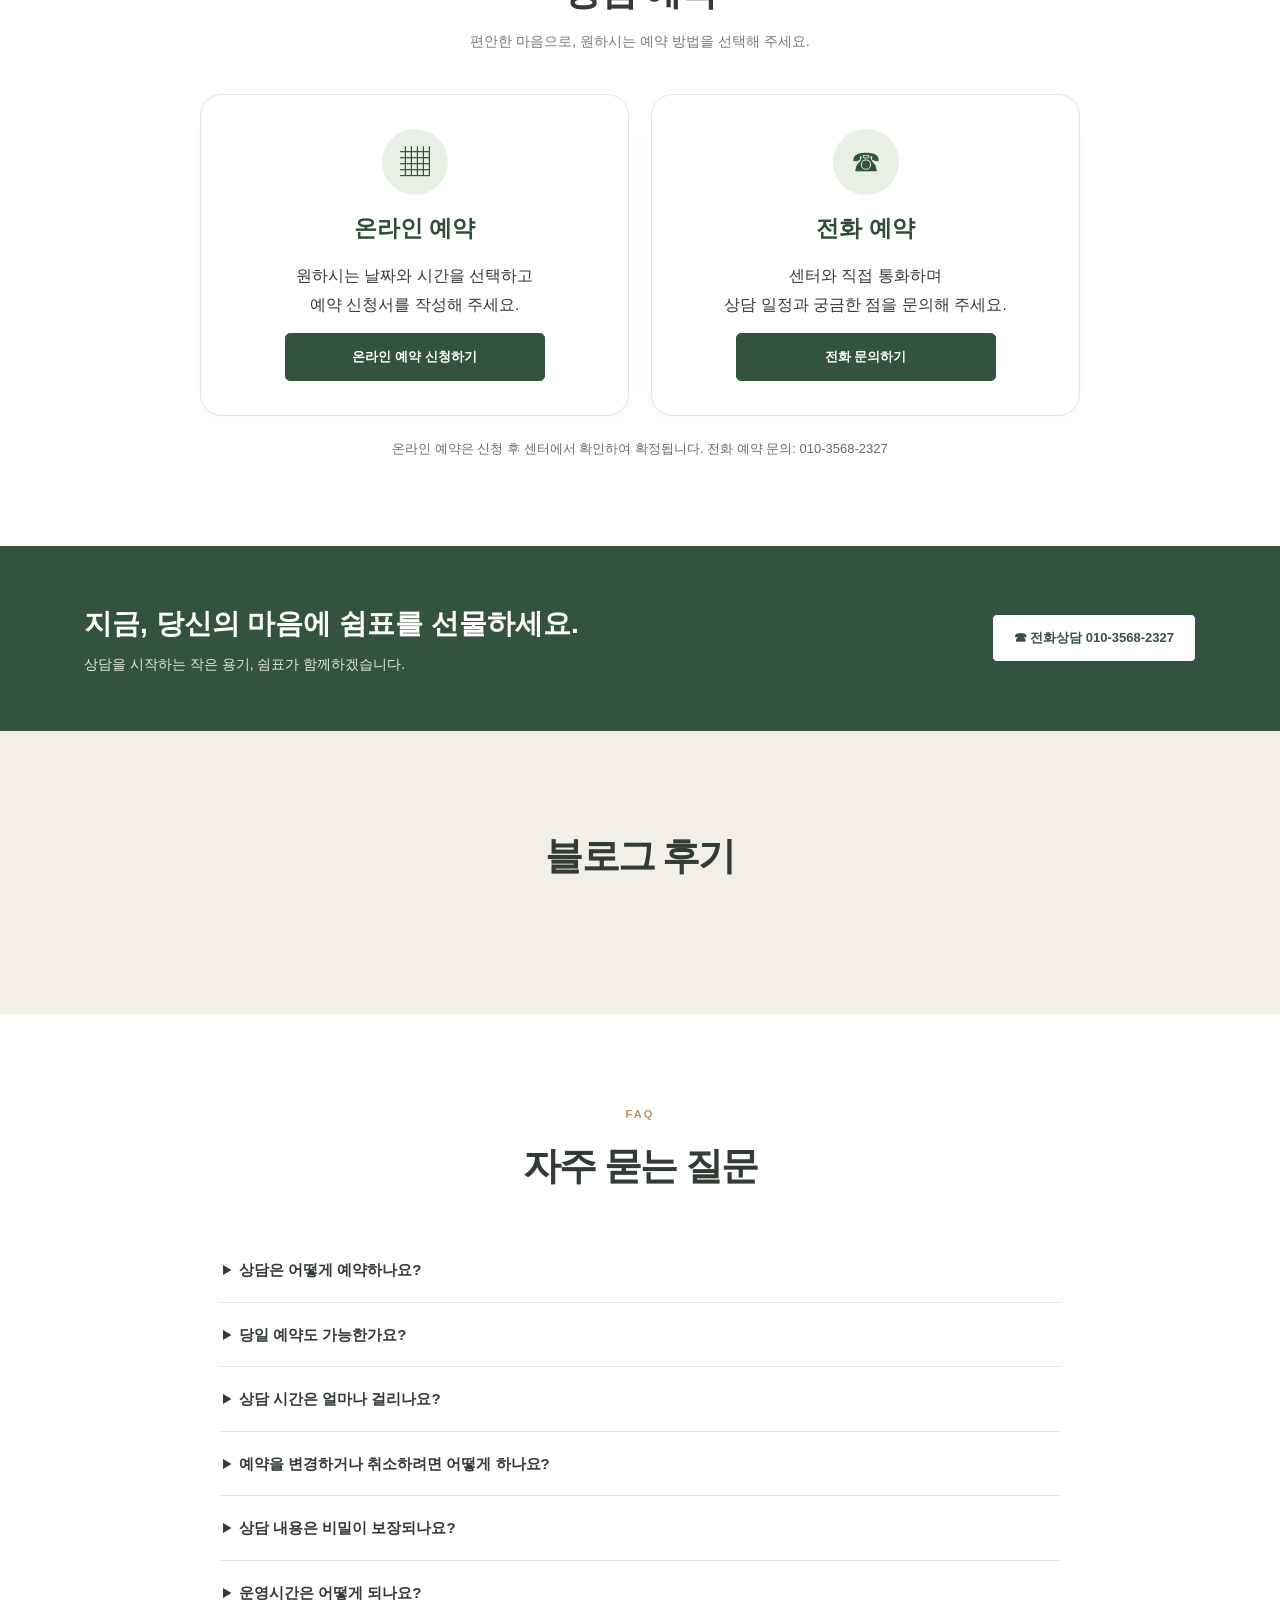
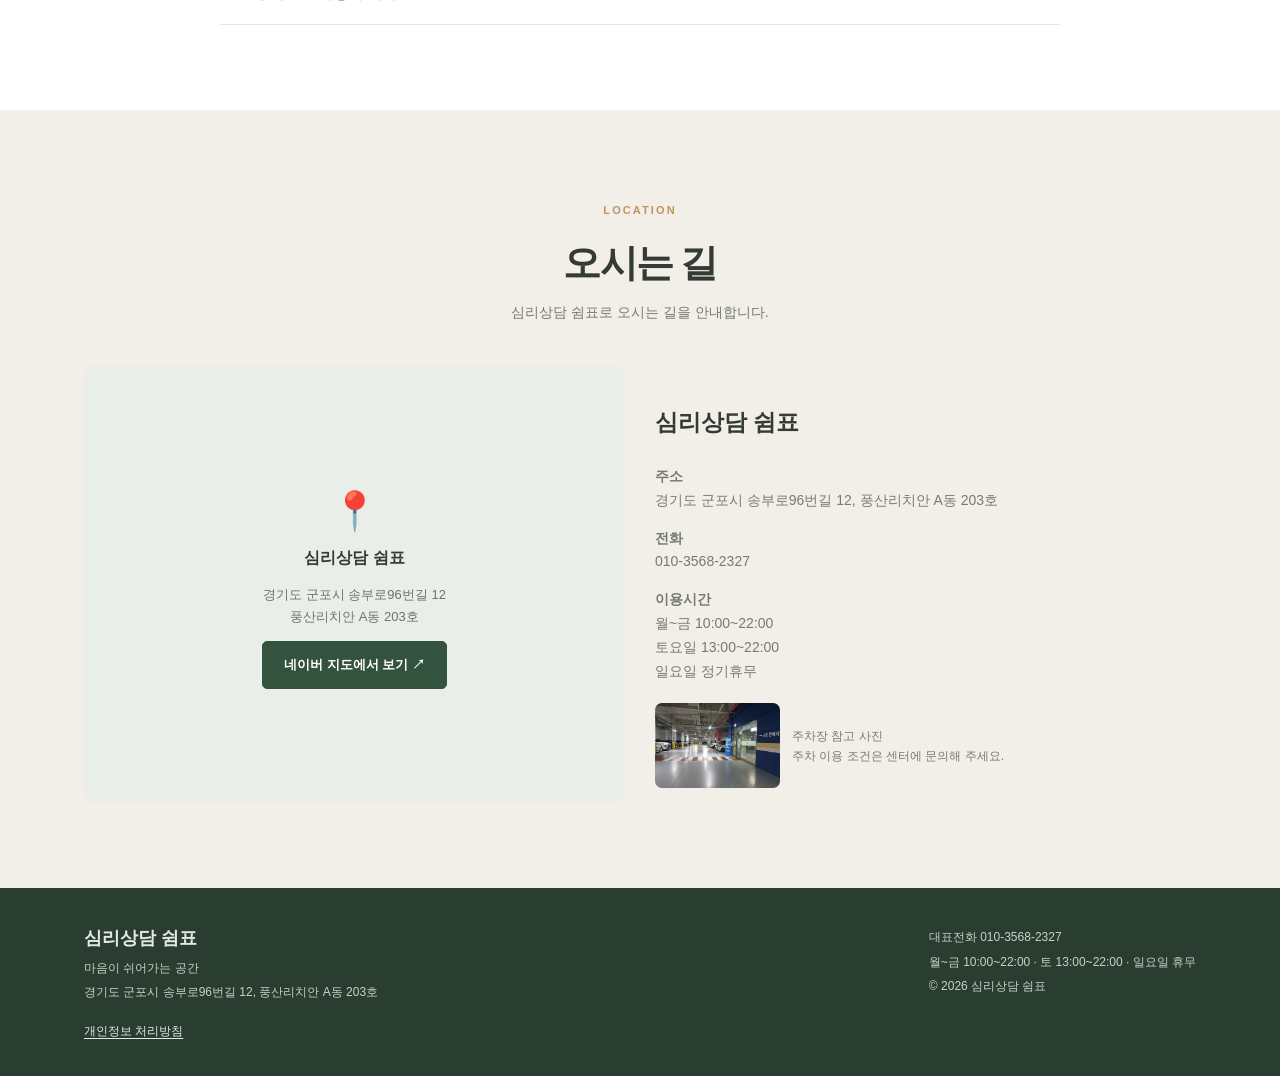
==== commit 19ce92a9: "Allow administrators to add Naver blog reviews" ====
--- a/index.html
+++ b/index.html
@@ -115,16 +115,7 @@
   <div class="wrap">
     <div class="head"><h2 id="blog-reviews-title">블로그 후기</h2></div>
     <ul class="blog-review-list">
-      <li><a class="blog-review-link" href="https://blog.naver.com/parkh9053/224468133727">
-        <span class="blog-review-source">네이버 블로그</span>
-        <strong>군포 부부상담 추천｜심리상담 쉼표에서 받아본 부부 심리상담 후기</strong>
-        <span class="blog-review-action">원문 보기 <span aria-hidden="true">↗</span></span>
-      </a></li>
-      <li><a class="blog-review-link" href="https://blog.naver.com/ksbuinhs/224466780520">
-        <span class="blog-review-source">네이버 블로그</span>
-        <strong>심리상담 쉼표</strong>
-        <span class="blog-review-action">원문 보기 <span aria-hidden="true">↗</span></span>
-      </a></li>
+      <!-- blog-review-items -->
     </ul>
   </div>
 </section>
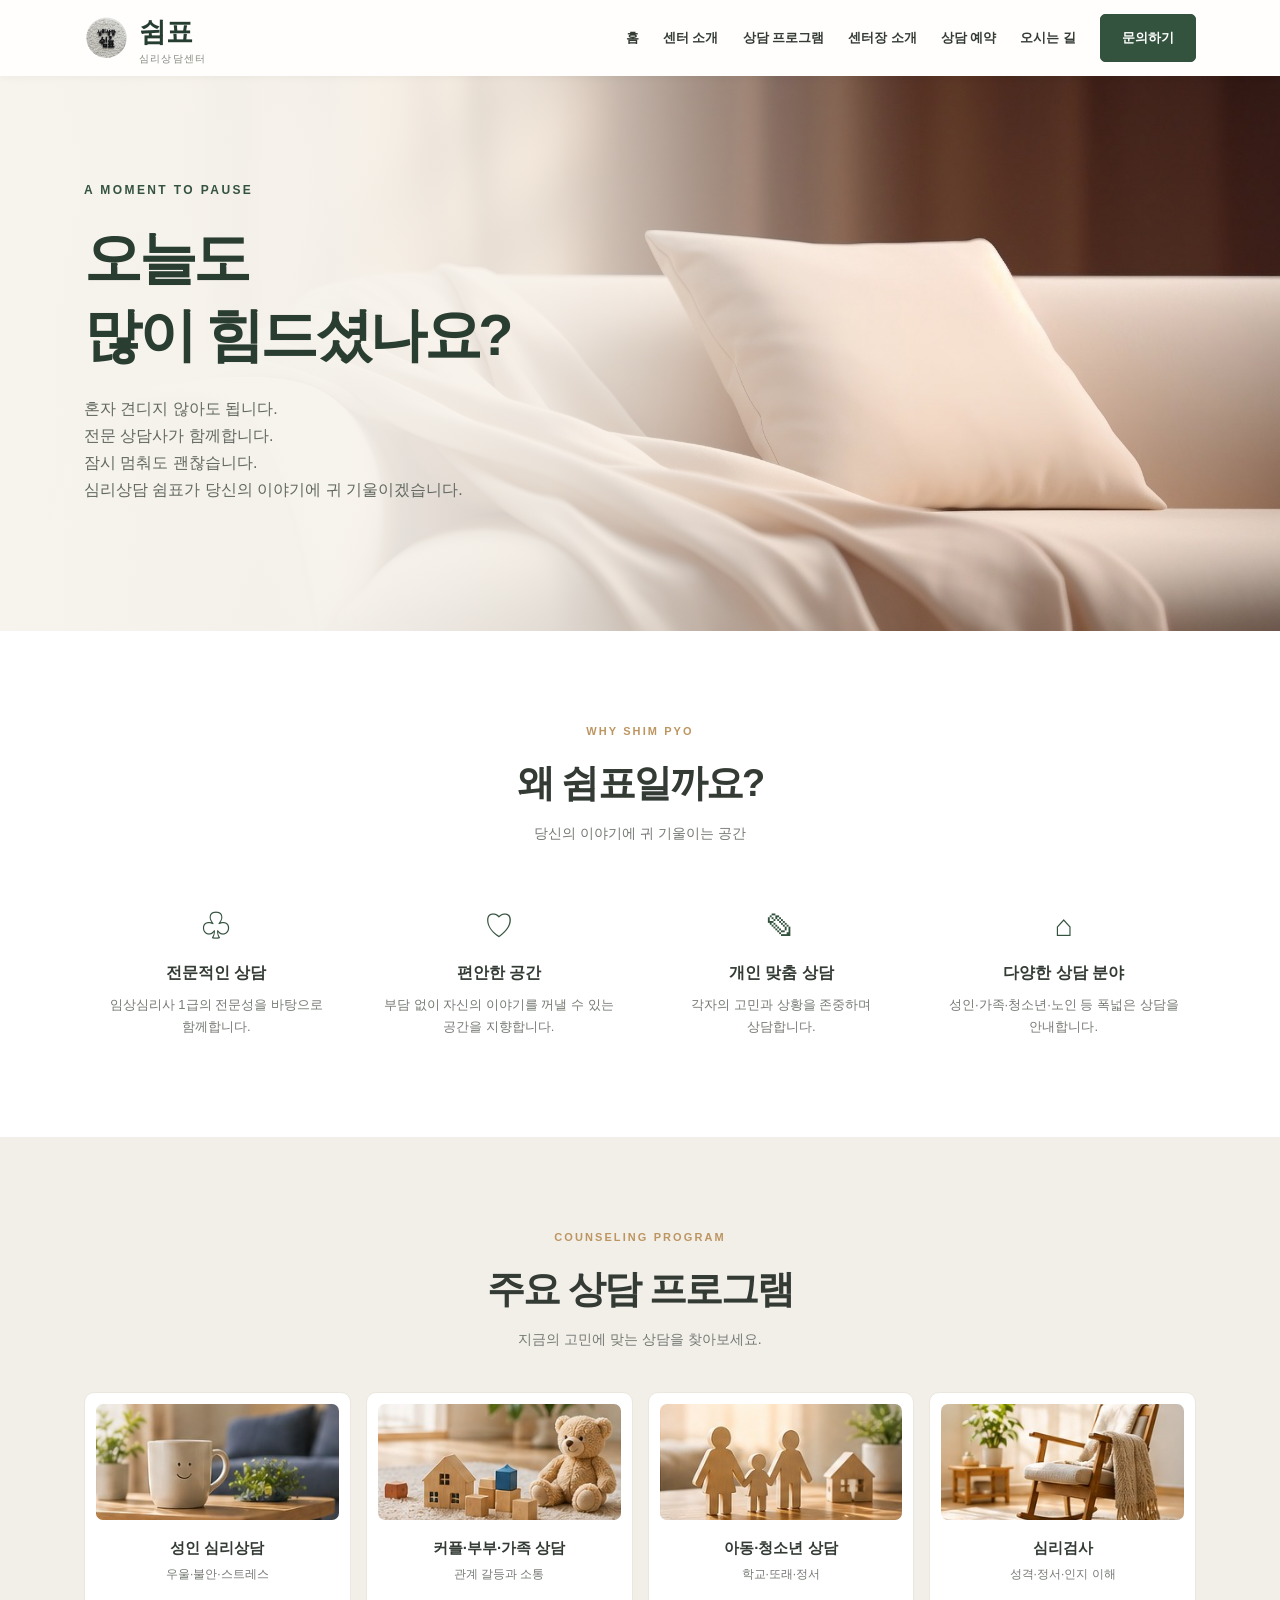
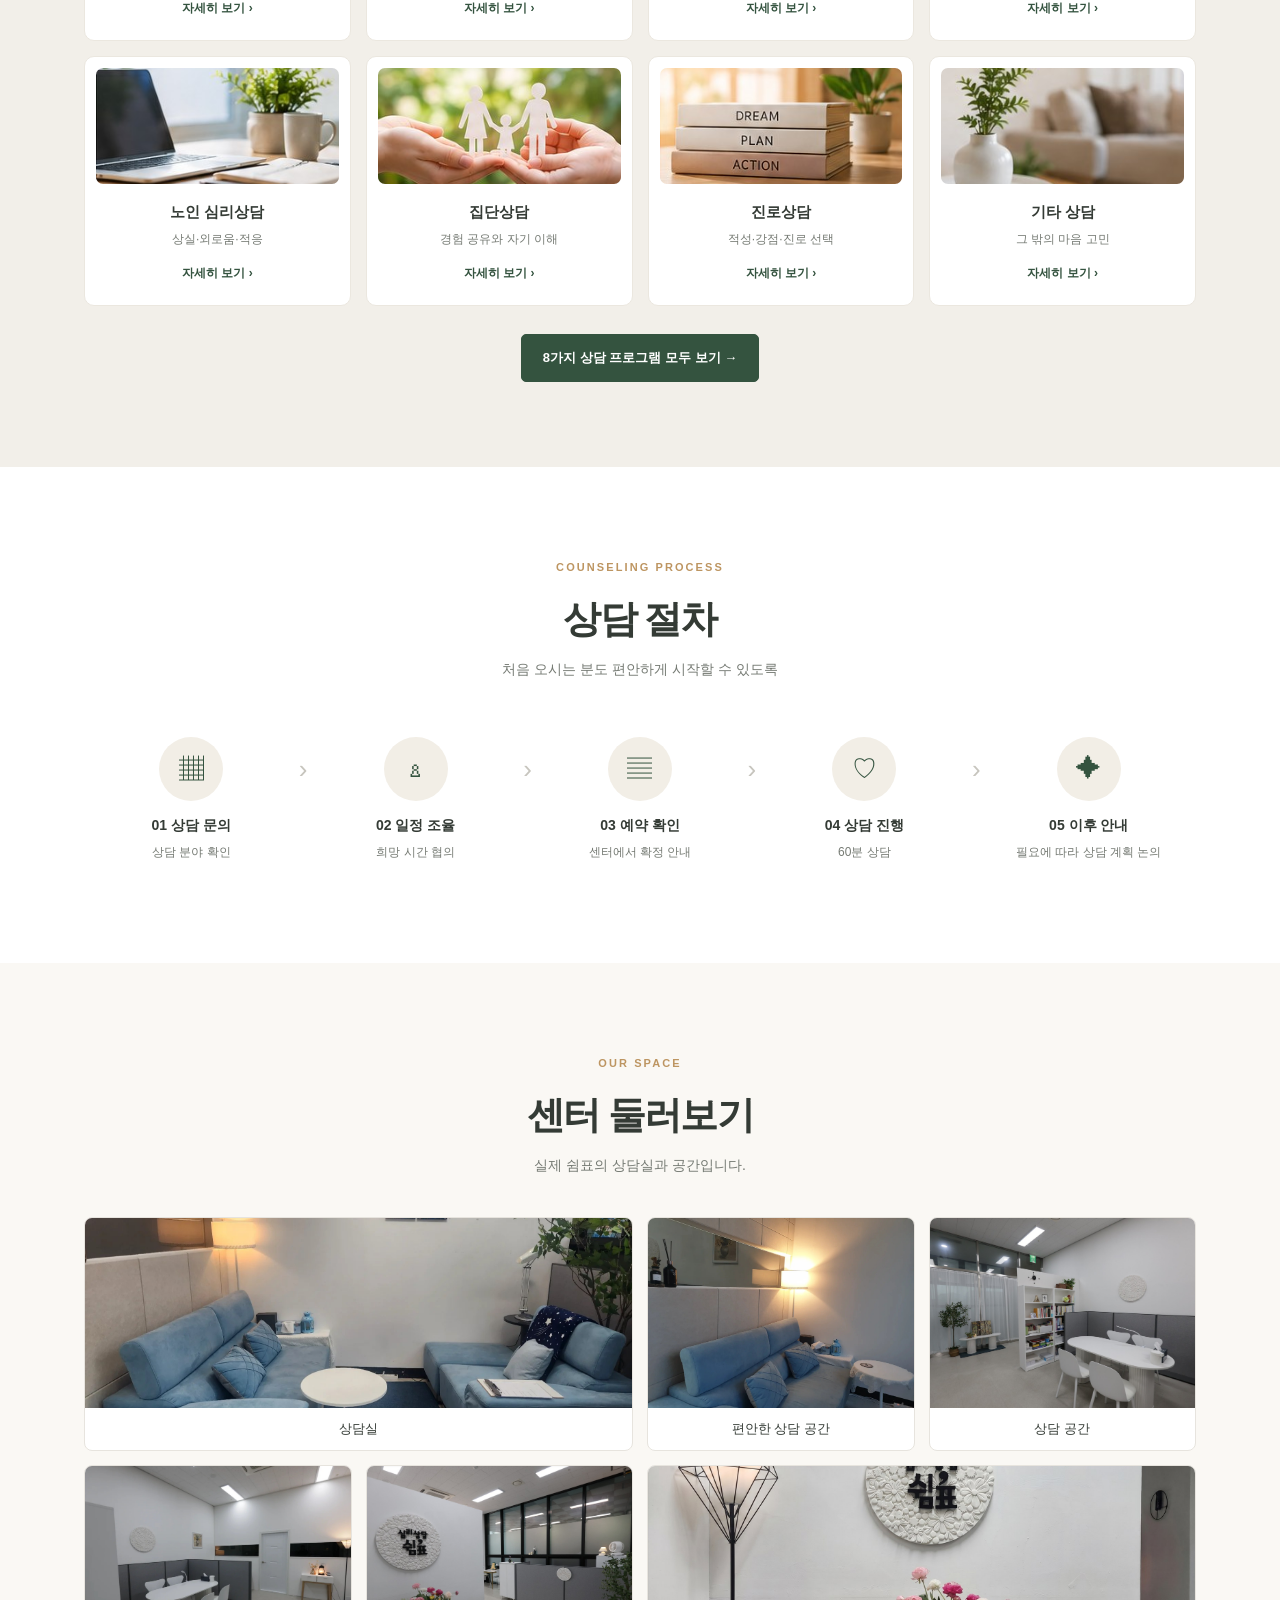
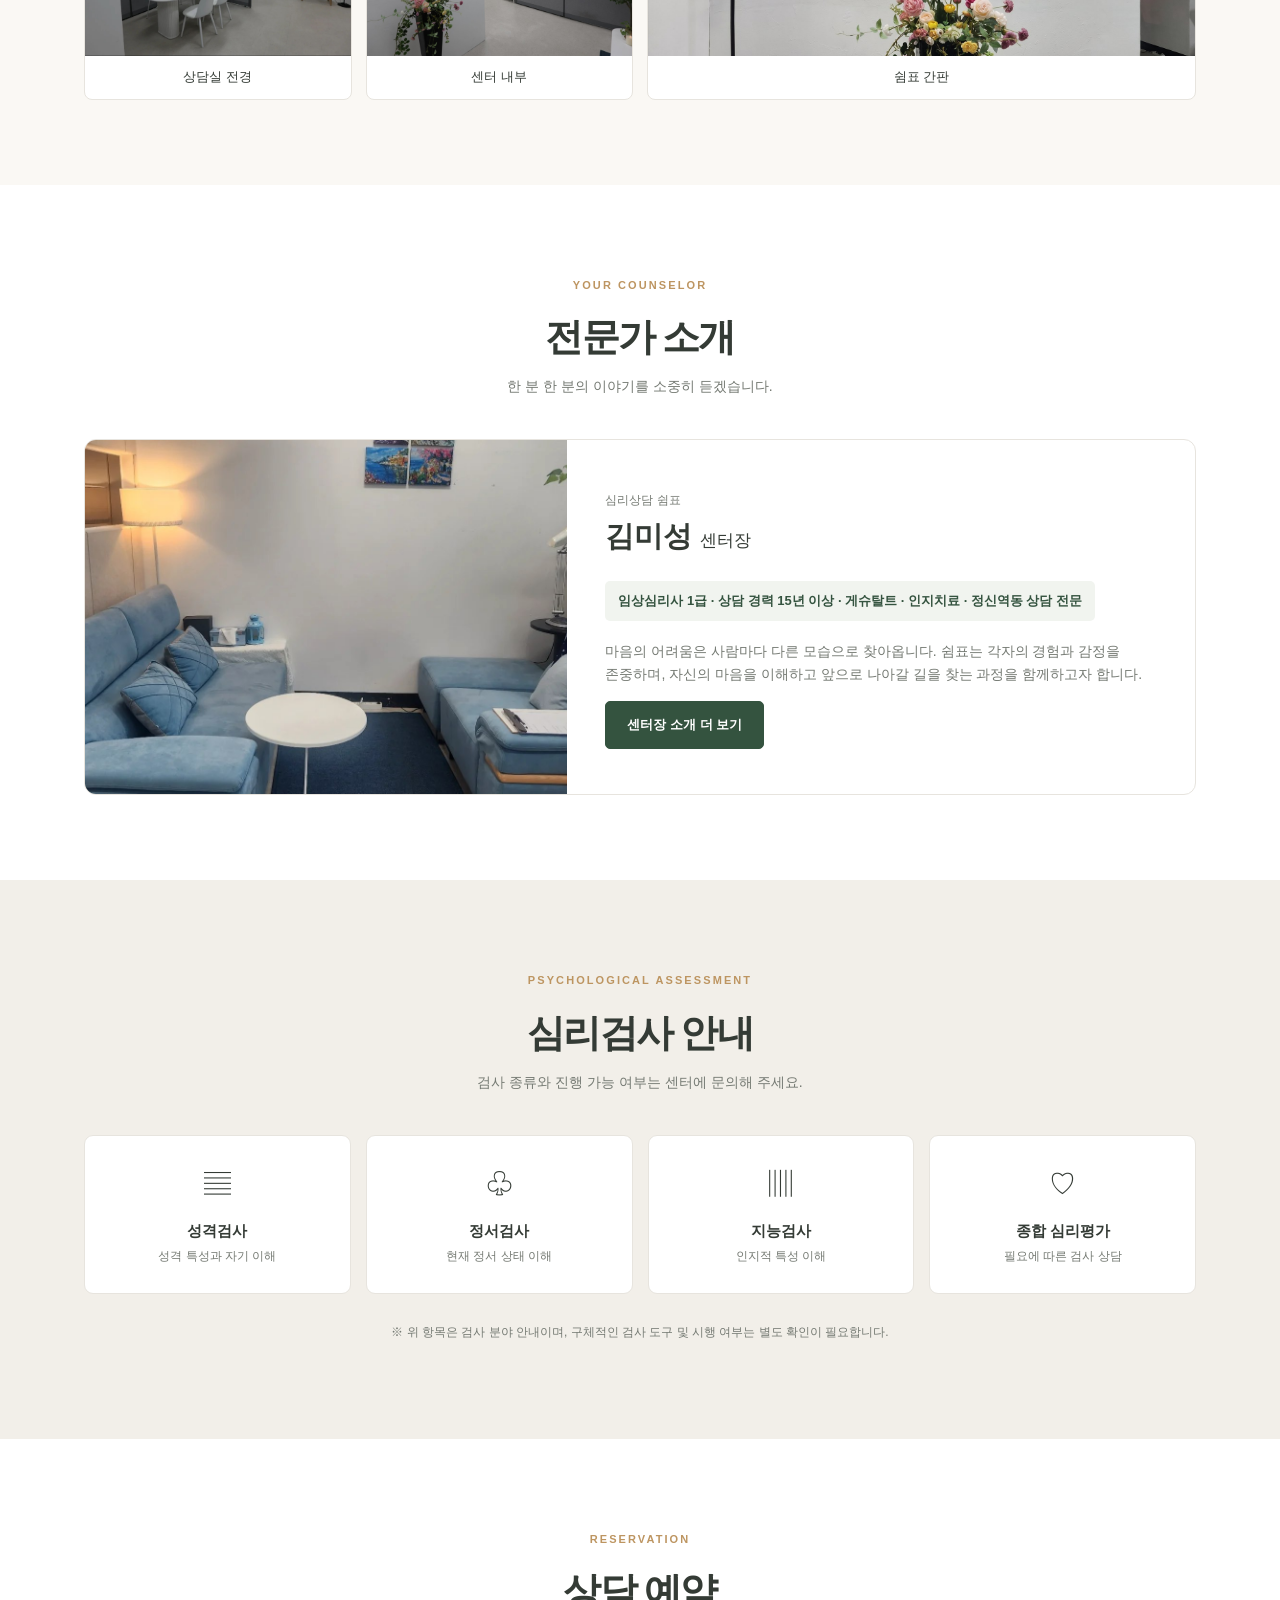
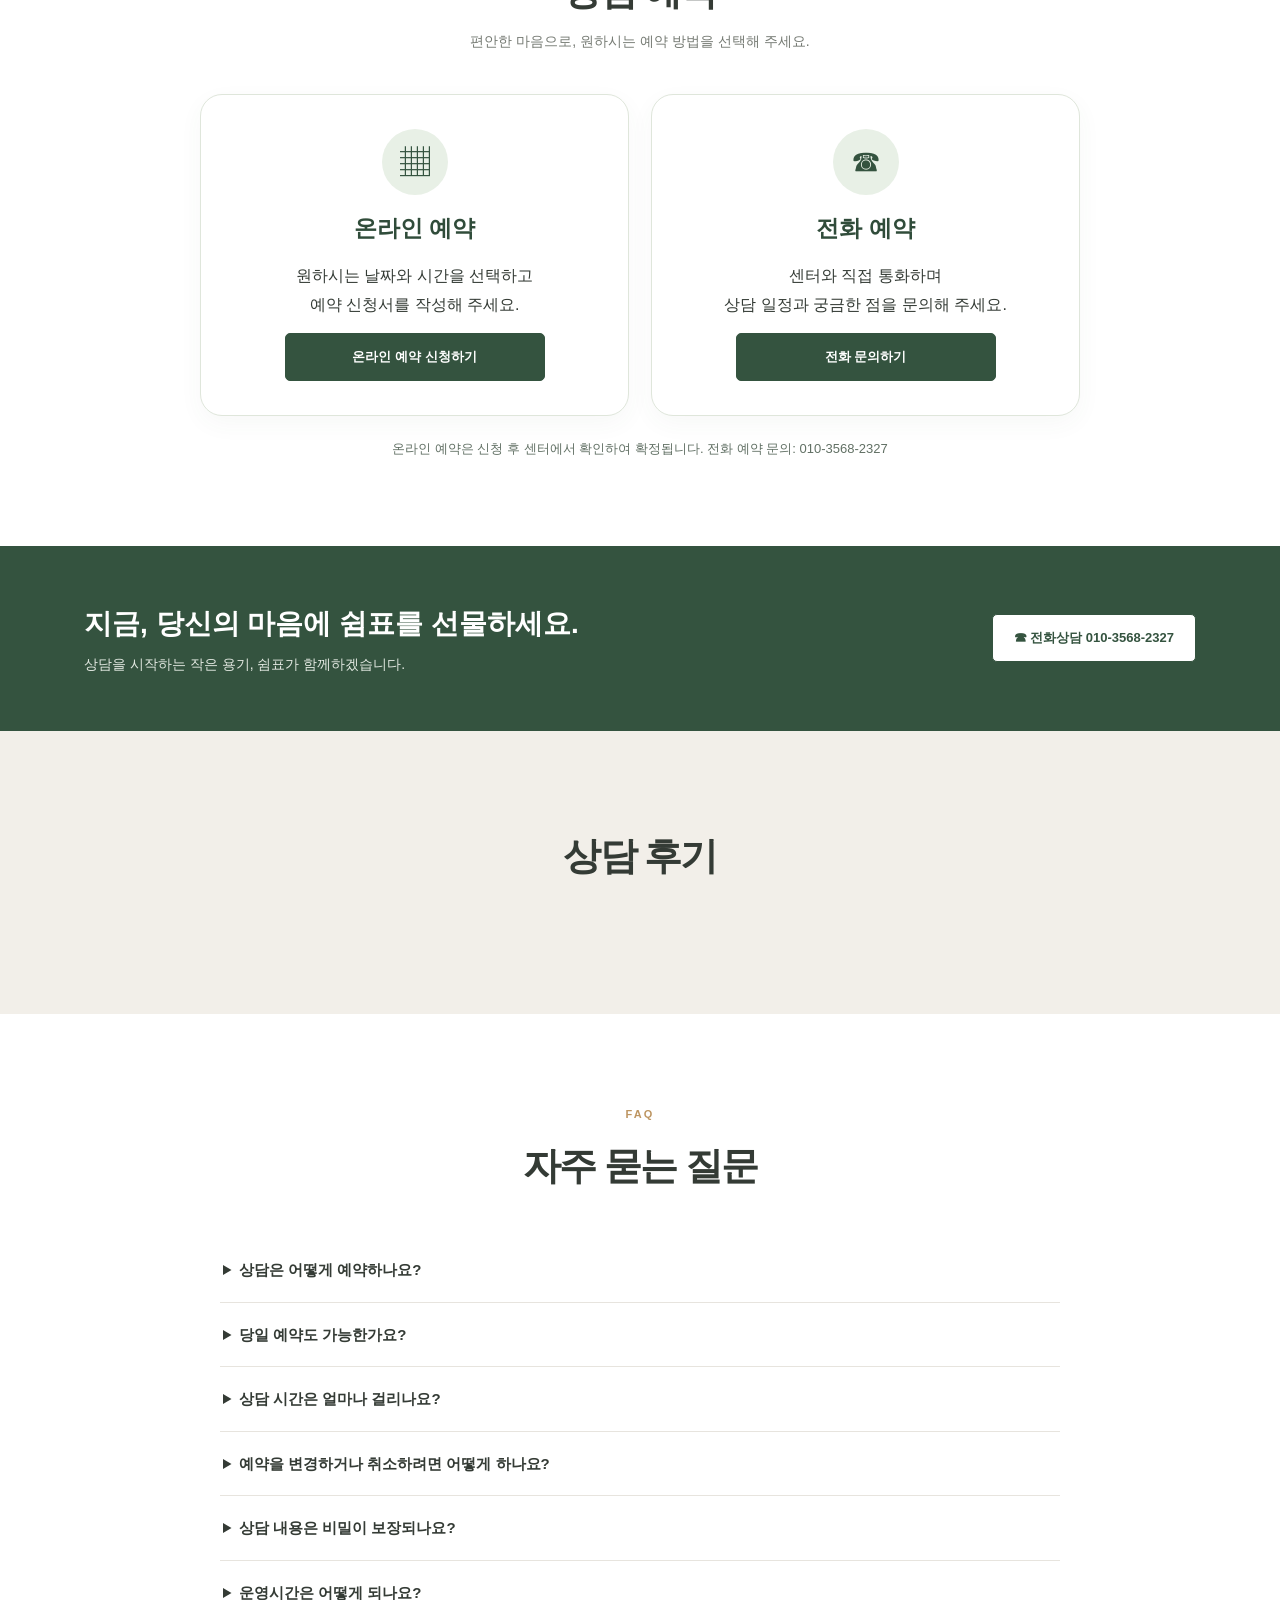
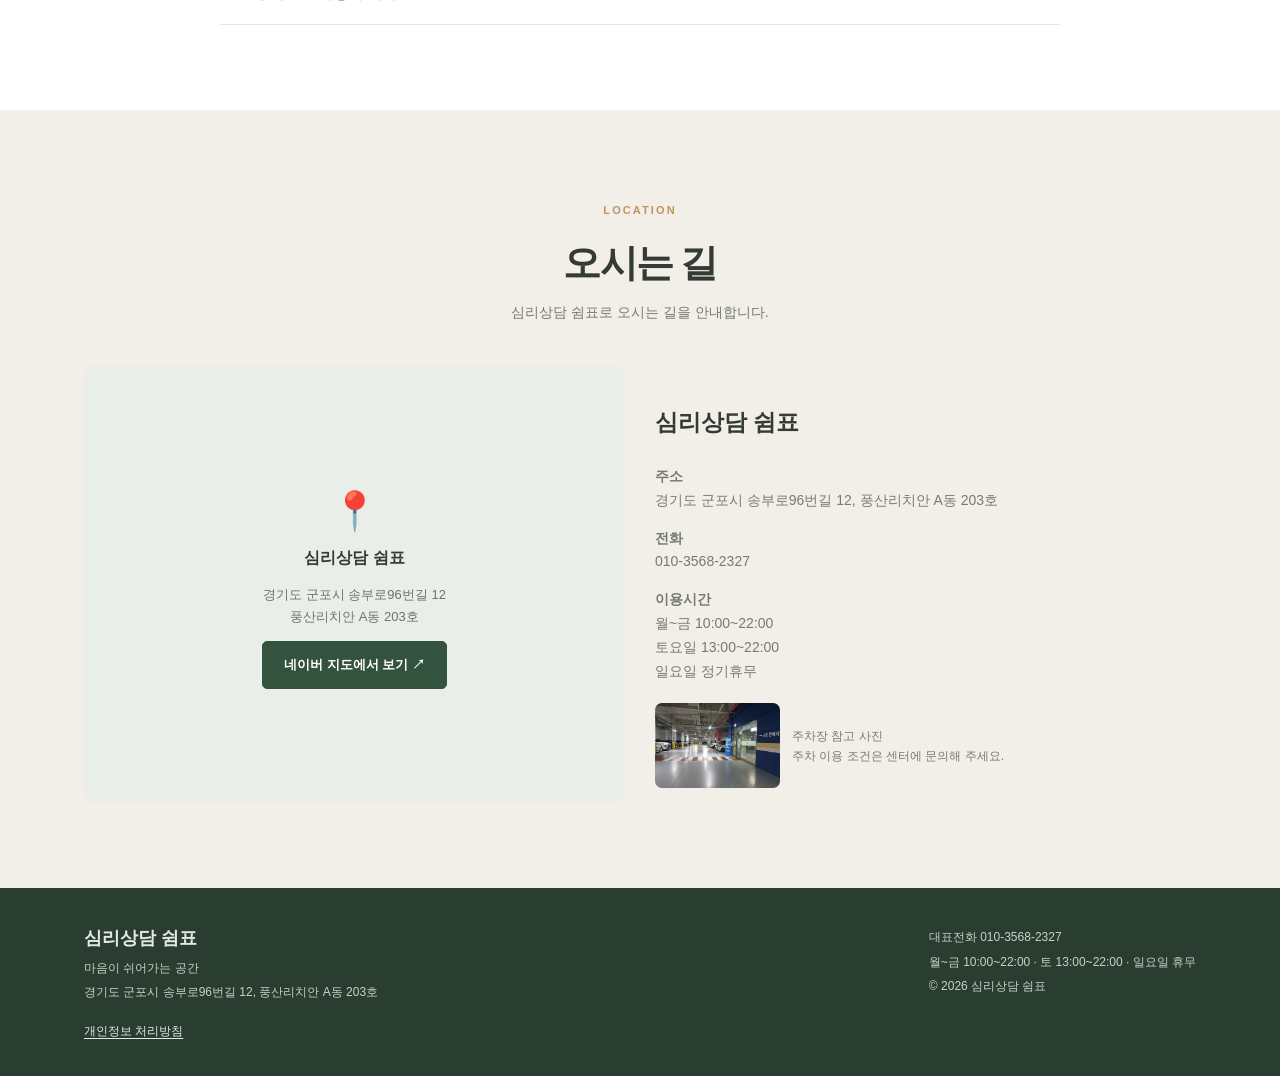
==== commit b9273af8: "Rename the review section to counseling reviews" ====
--- a/index.html
+++ b/index.html
@@ -113,7 +113,7 @@
 <section class="info-strip"><div class="wrap"><div><h2>지금, 당신의 마음에 쉼표를 선물하세요.</h2><p>상담을 시작하는 작은 용기, 쉼표가 함께하겠습니다.</p></div><a class="btn light" href="tel:01035682327">☎ 전화상담 010-3568-2327</a></div></section>
 <section class="section alt" id="blog-reviews" aria-labelledby="blog-reviews-title">
   <div class="wrap">
-    <div class="head"><h2 id="blog-reviews-title">블로그 후기</h2></div>
+    <div class="head"><h2 id="blog-reviews-title">상담 후기</h2></div>
     <ul class="blog-review-list">
       <!-- blog-review-items -->
     </ul>
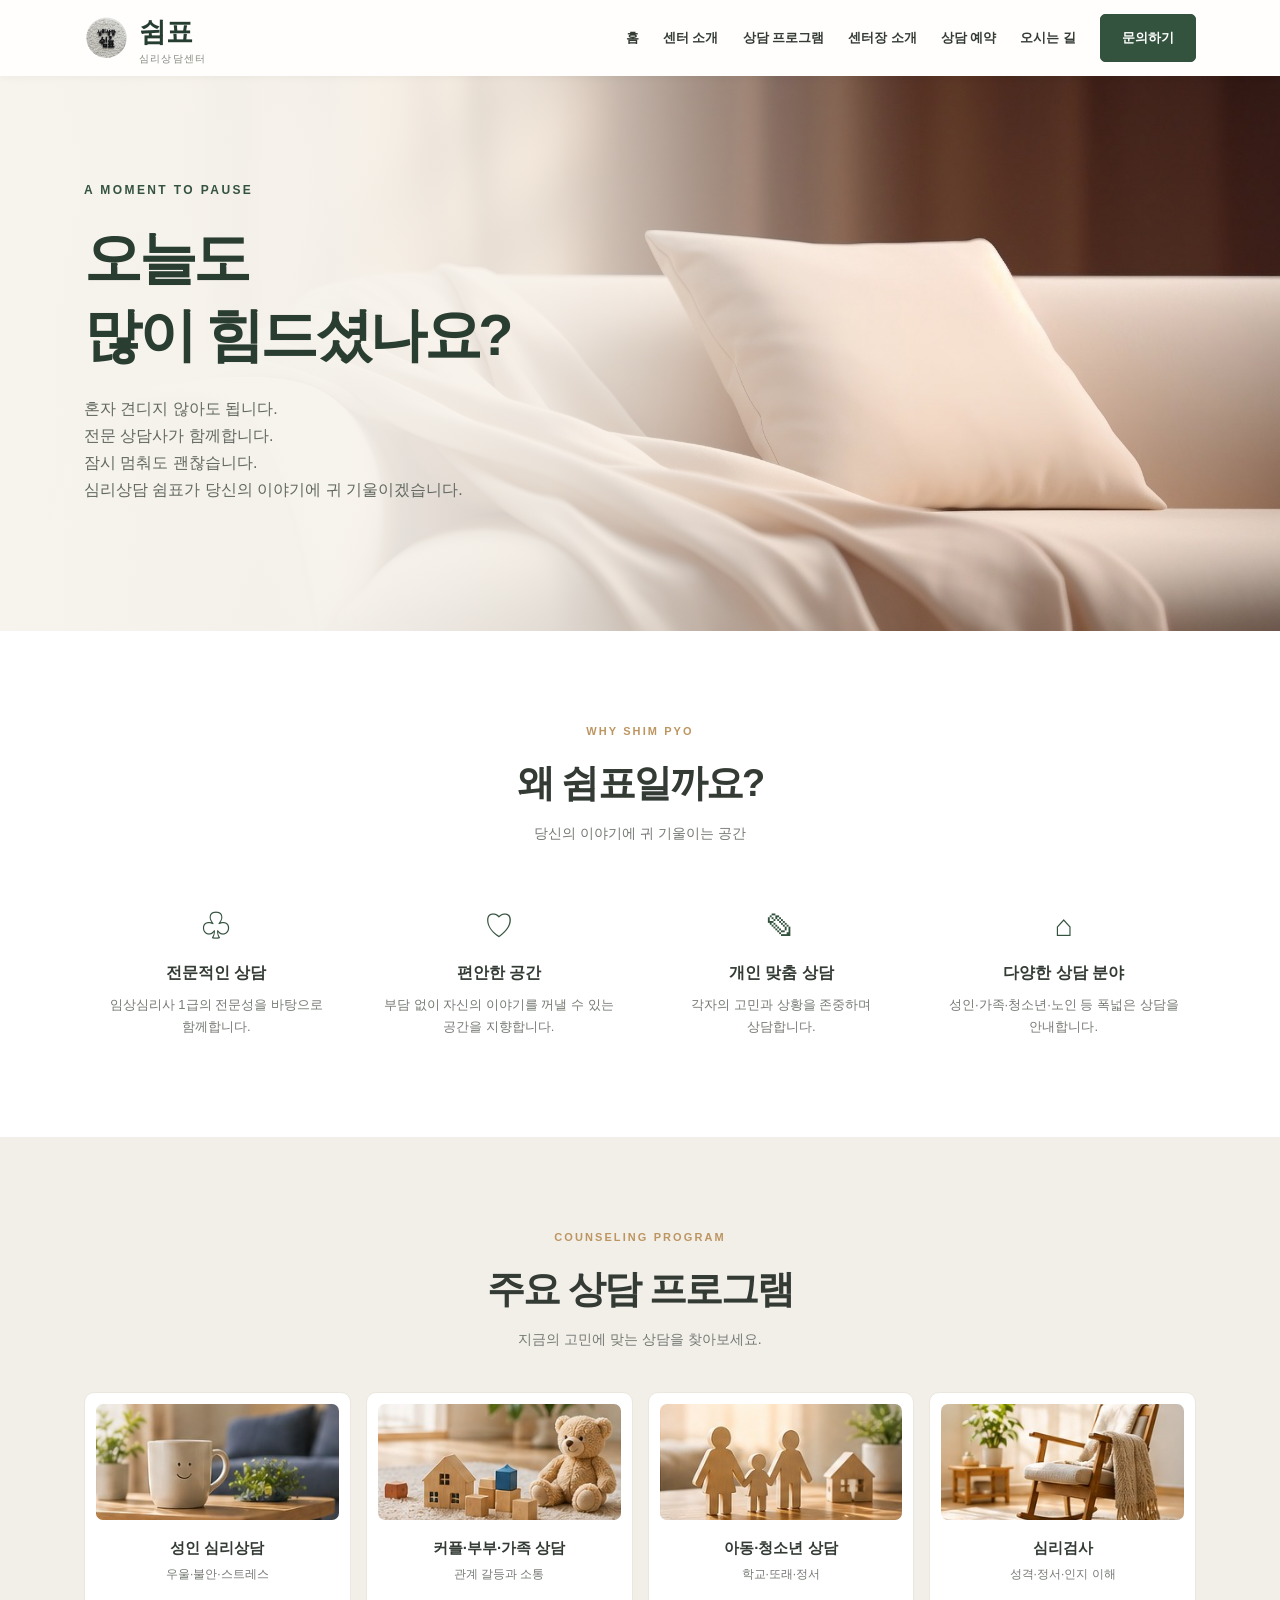
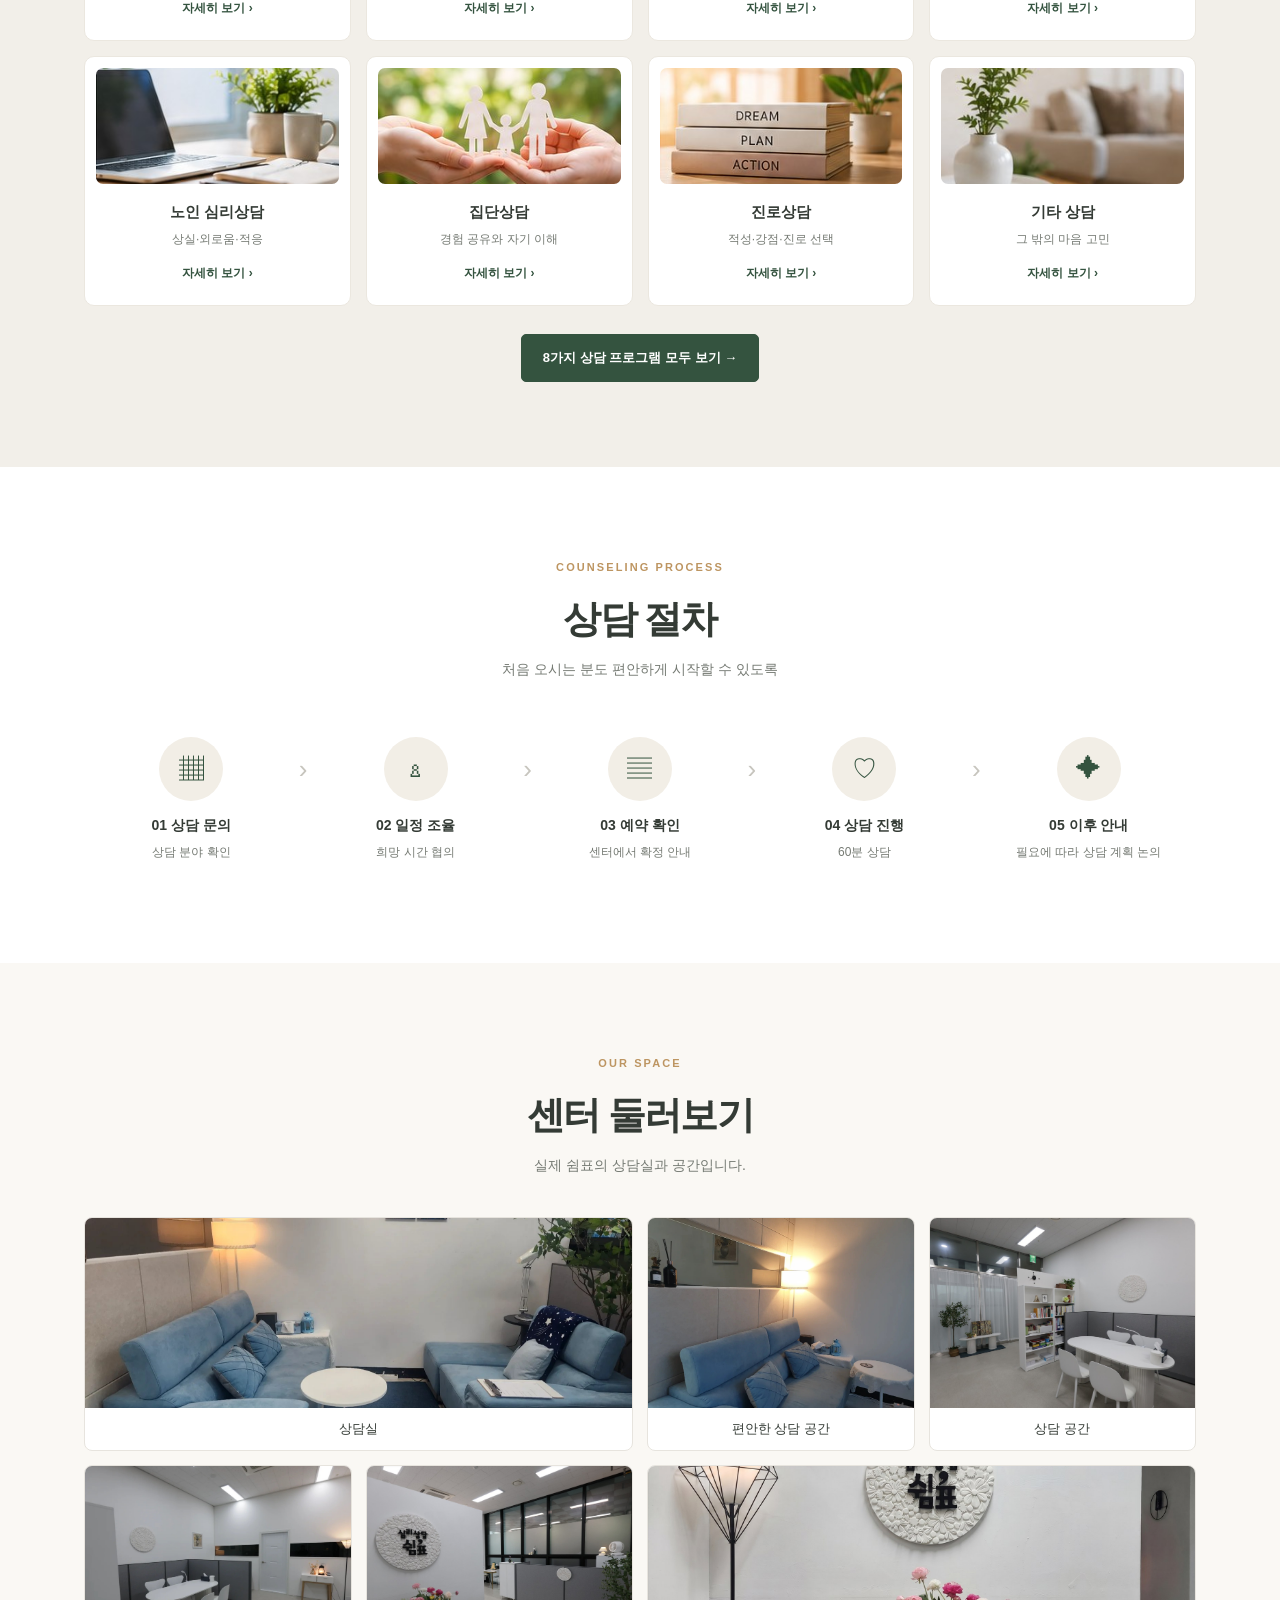
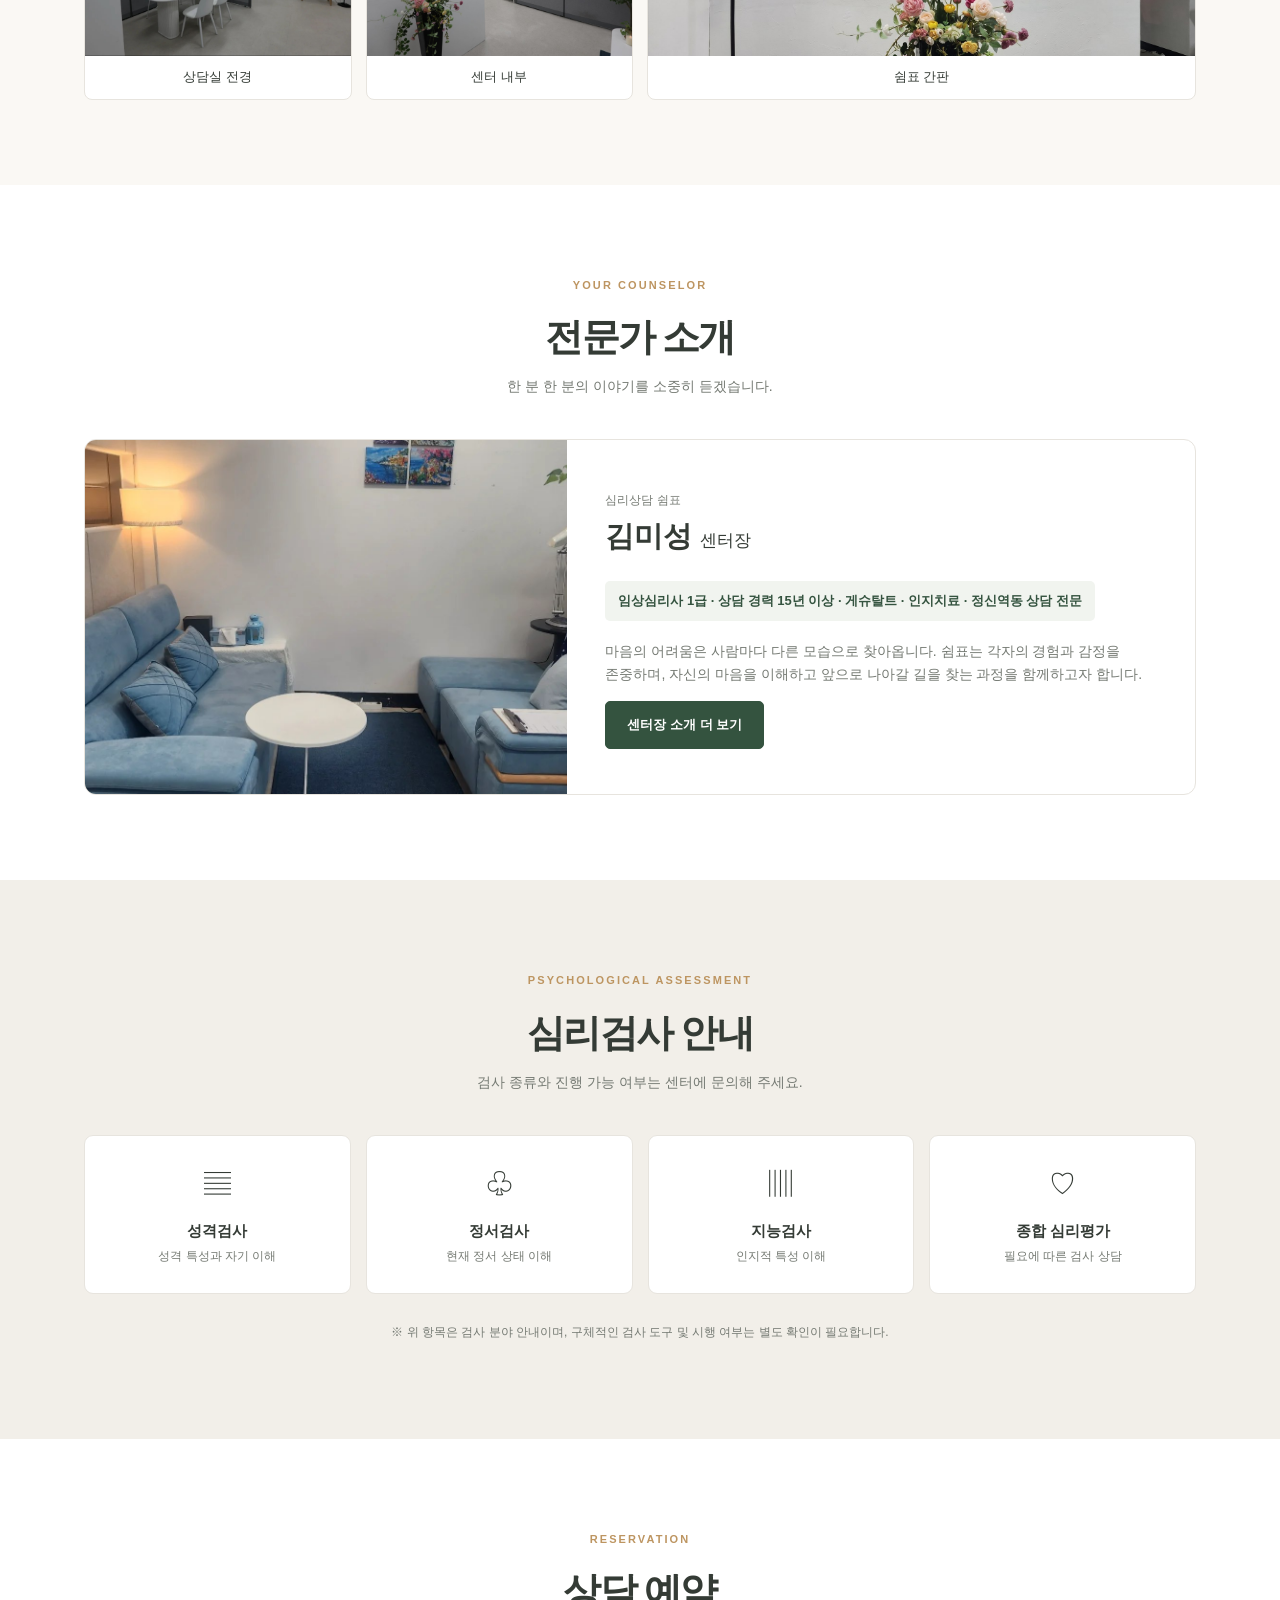
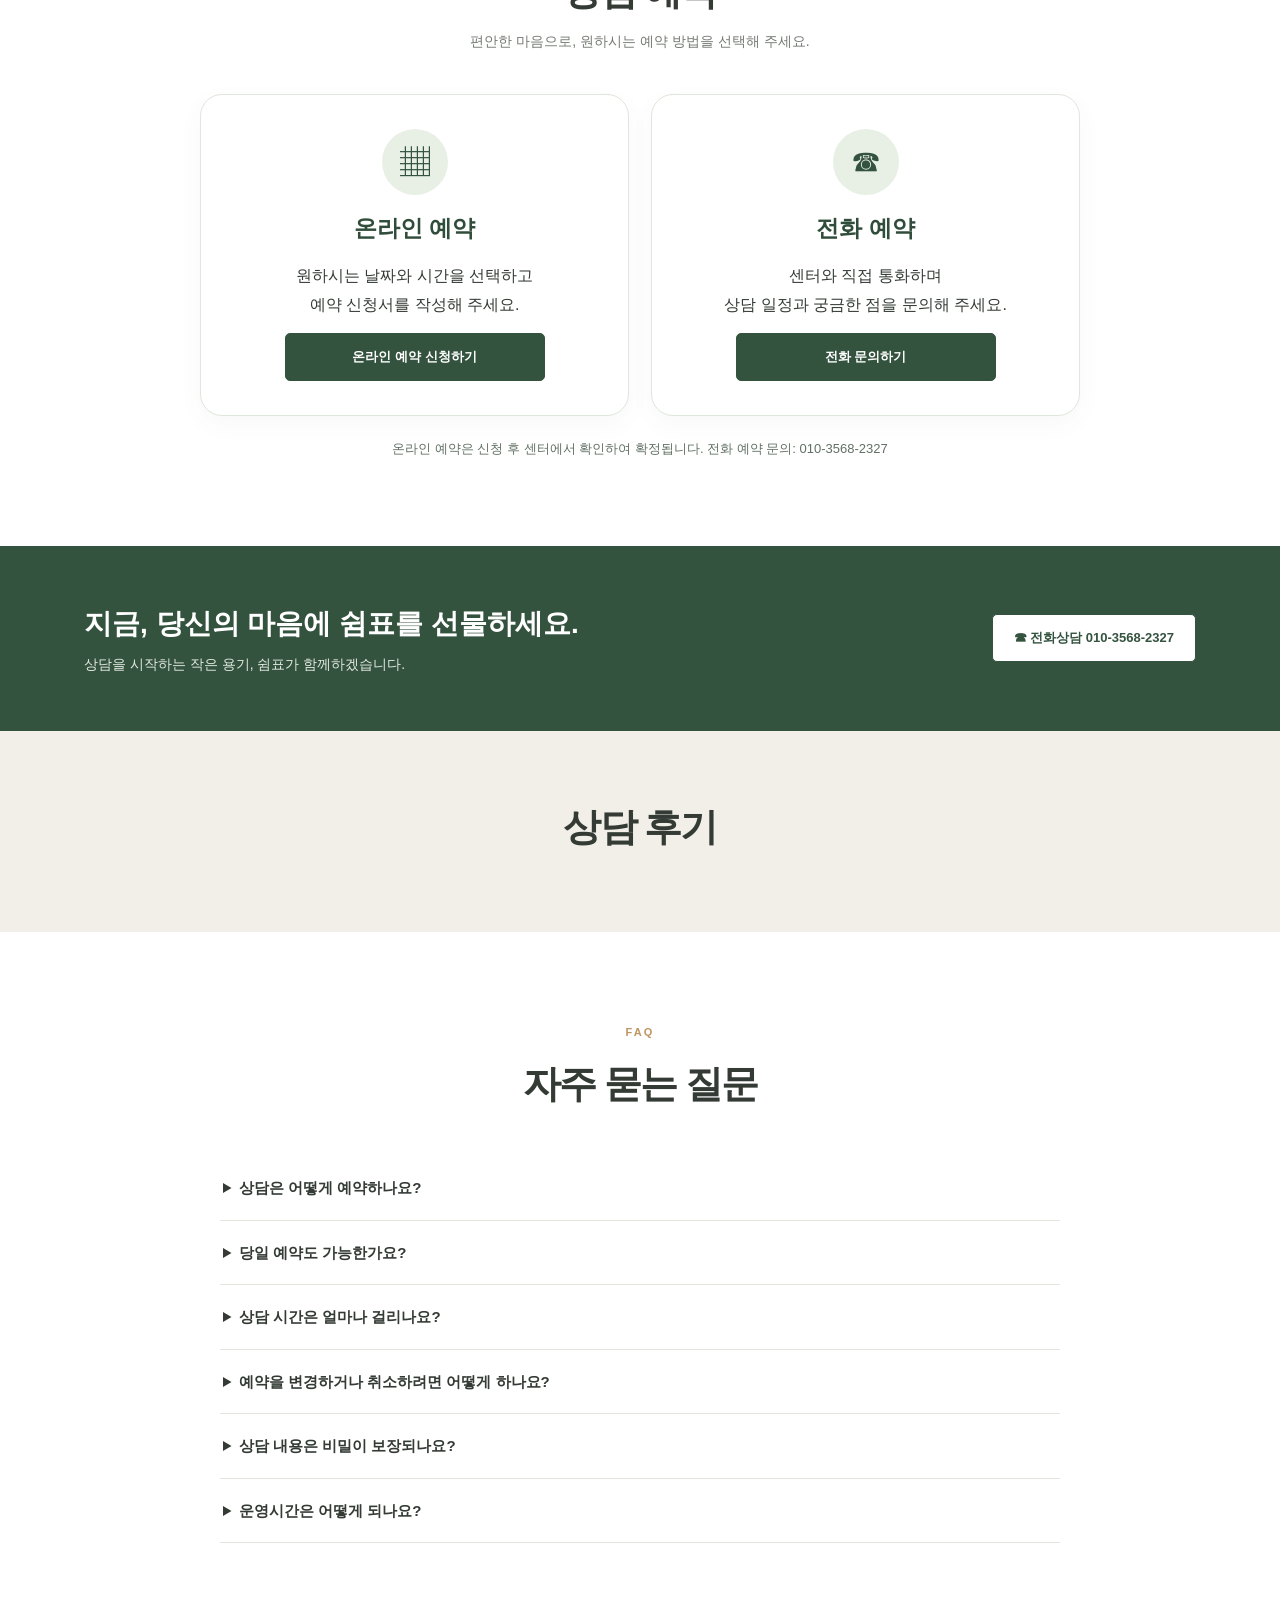
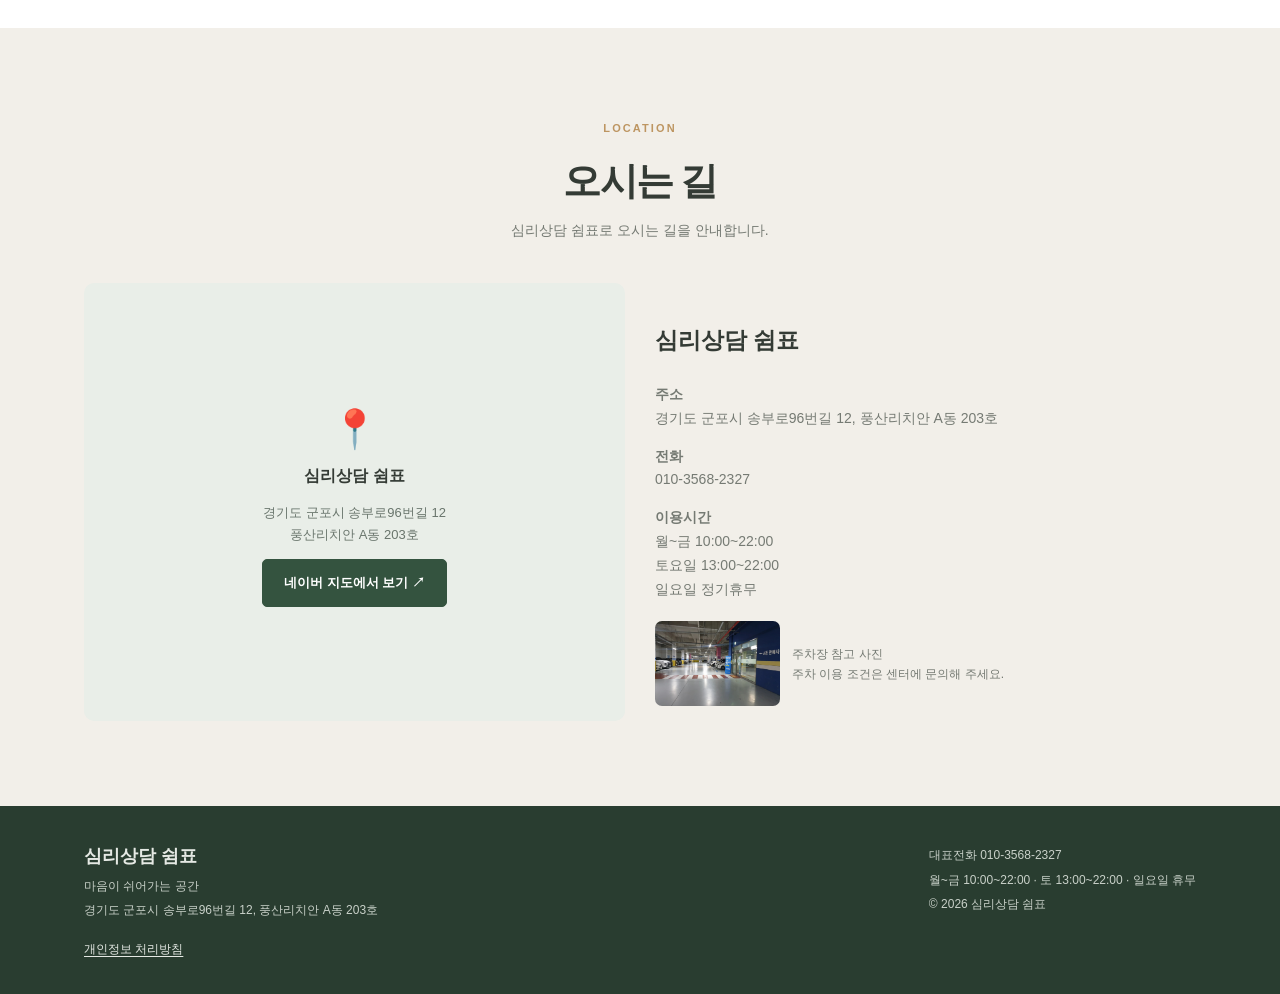
==== commit 526ebdfe: "Paginate counseling reviews and show direct links" ====
--- a/index.html
+++ b/index.html
@@ -117,6 +117,7 @@
     <ul class="blog-review-list">
       <!-- blog-review-items -->
     </ul>
+    <!-- blog-review-pagination -->
   </div>
 </section>
 <section class="section white" id="faq"><div class="wrap"><div class="head"><span class="eyebrow">FAQ</span><h2>자주 묻는 질문</h2></div><div class="faq"><details><summary>상담은 어떻게 예약하나요?</summary><p>상담 예약 페이지에서 프로그램과 희망 날짜·시간을 선택한 뒤 이름과 연락처를 입력해 신청하실 수 있습니다. 센터에서 확인하고 승인한 후 예약이 확정됩니다.</p></details><details><summary>당일 예약도 가능한가요?</summary><p>온라인 예약은 당일 신청이 제한되며 다음 날부터 신청하실 수 있습니다. 일정 문의는 센터로 전화해 주세요.</p></details><details><summary>상담 시간은 얼마나 걸리나요?</summary><p>기본 상담은 60분 단위로 안내합니다. 심리검사·집단상담 등은 진행 방식과 소요 시간이 다를 수 있으니 사전에 문의해 주세요.</p></details><details><summary>예약을 변경하거나 취소하려면 어떻게 하나요?</summary><p>대표전화 010-3568-2327로 연락해 주세요. 변경 가능 여부는 상담 일정에 따라 확인해 드립니다.</p></details><details><summary>상담 내용은 비밀이 보장되나요?</summary><p>상담 내용과 개인정보는 비밀보장을 원칙으로 관리합니다. 다만 법령에 따른 의무 또는 긴급한 안전상 사유 등 예외가 있을 수 있습니다.</p></details><details><summary>운영시간은 어떻게 되나요?</summary><p>월~금 10:00~22:00, 토요일 13:00~22:00이며 일요일은 휴무입니다.</p></details></div></div></section>
--- a/style.css
+++ b/style.css
@@ -206,19 +206,26 @@
   margin: 0 auto;
   padding: 0;
   list-style: none;
-  display: grid;
+}
+#blog-reviews { padding-block: clamp(32px, 6vw, 56px); }
+#blog-reviews .head { margin-bottom: 16px; }
+.blog-review {
+  display: flex;
+  align-items: center;
+  justify-content: space-between;
   gap: 12px;
-}
-.blog-review-link {
-  display: grid;
-  gap: 6px;
-  padding: clamp(18px, 4vw, 28px);
-  border: 1px solid var(--line);
-  border-radius: 12px;
-  background: white;
+  padding: 11px 3px;
+  border-bottom: 1px solid #d8d5cd;
   color: var(--deep);
-}
-.blog-review-link:hover { border-color: var(--green); }
-.blog-review-source { font-size: 13px; color: #525e53; }
-.blog-review-link strong { font-size: clamp(16px, 2.5vw, 20px); overflow-wrap: anywhere; }
-.blog-review-action { font-size: 13px; color: var(--green); text-decoration: underline; text-underline-offset: 3px; }
+  font-size: 15px;
+  font-weight: 700;
+}
+.blog-review-title {
+  min-width: 0;
+  overflow: hidden;
+  text-overflow: ellipsis;
+  white-space: nowrap;
+}
+.blog-review-action { flex: 0 0 auto; white-space: nowrap; font-size: 13px; color: var(--green); text-decoration: underline; text-underline-offset: 3px; }
+.blog-review-pagination { display: flex; justify-content: center; align-items: center; gap: 14px; margin-top: 16px; font-size: 13px; }
+.blog-review-pagination a { color: var(--green); text-decoration: underline; text-underline-offset: 3px; padding: 4px 8px; }
